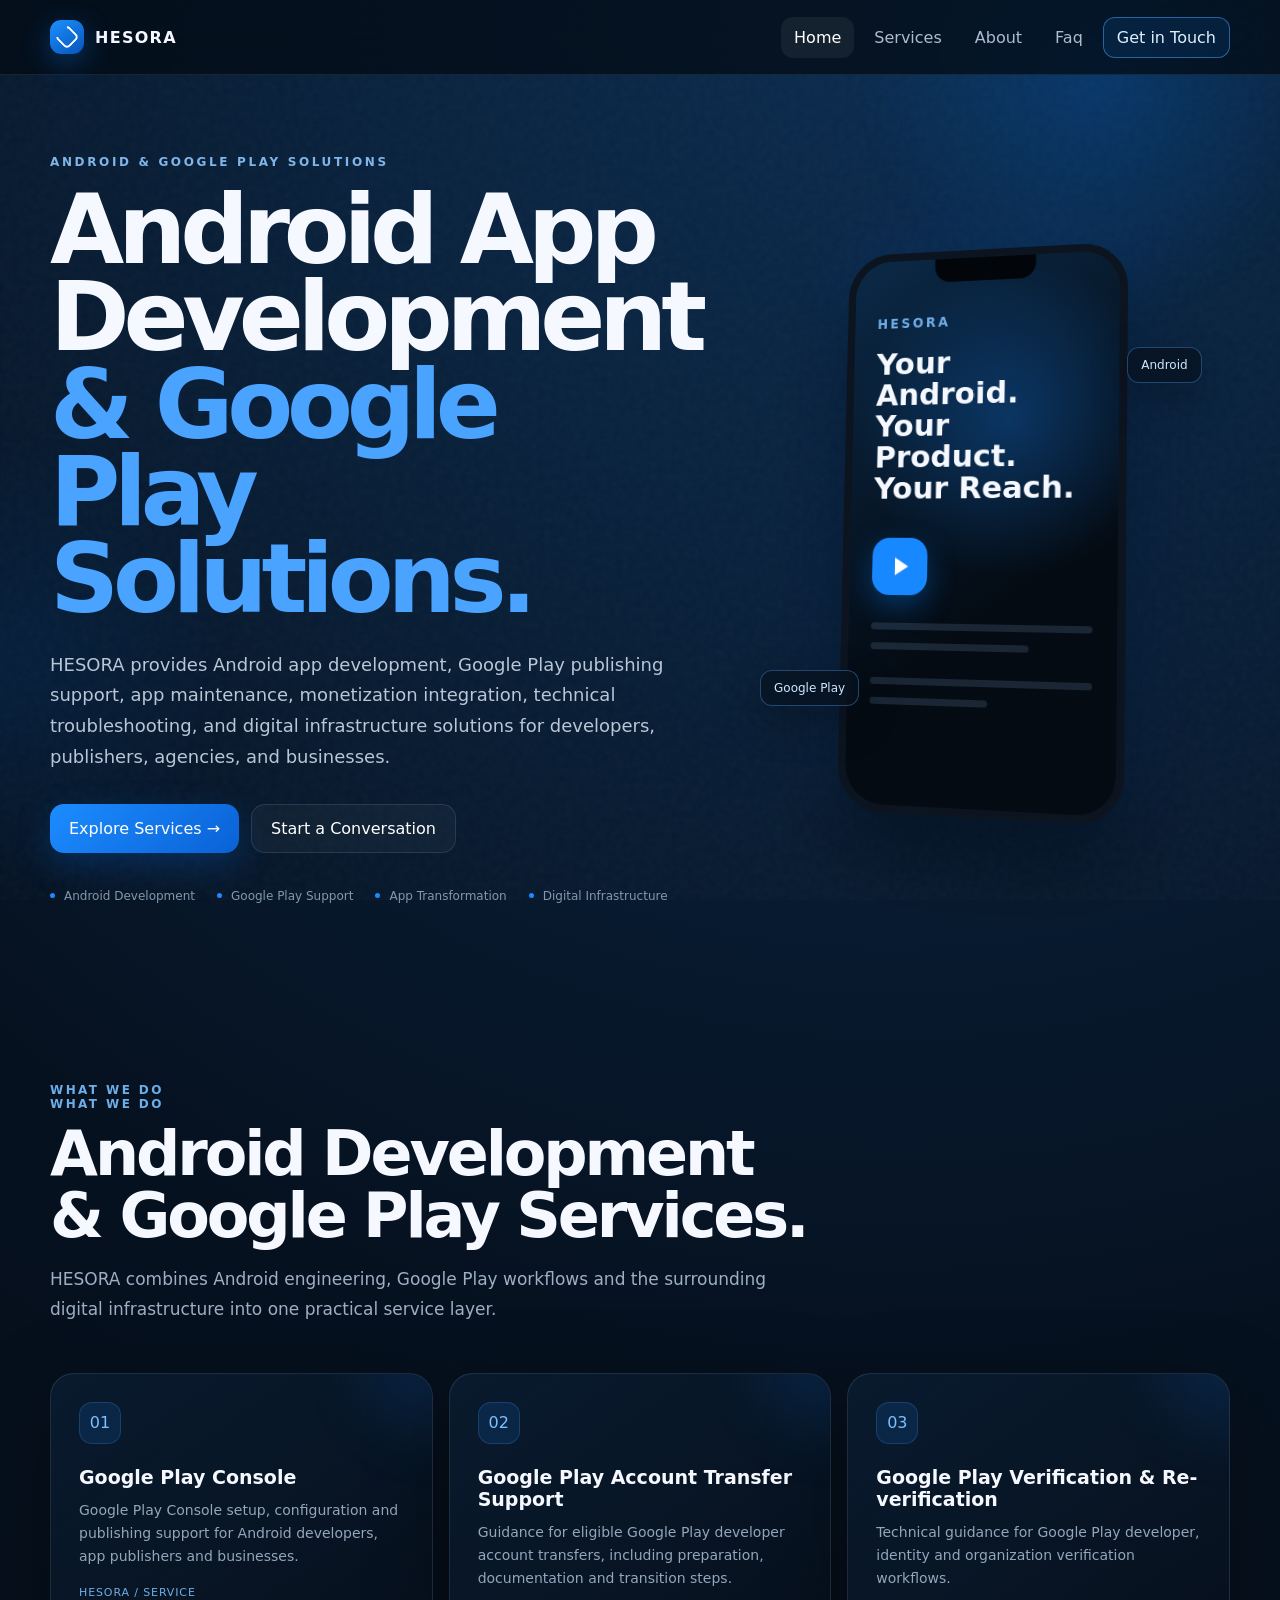
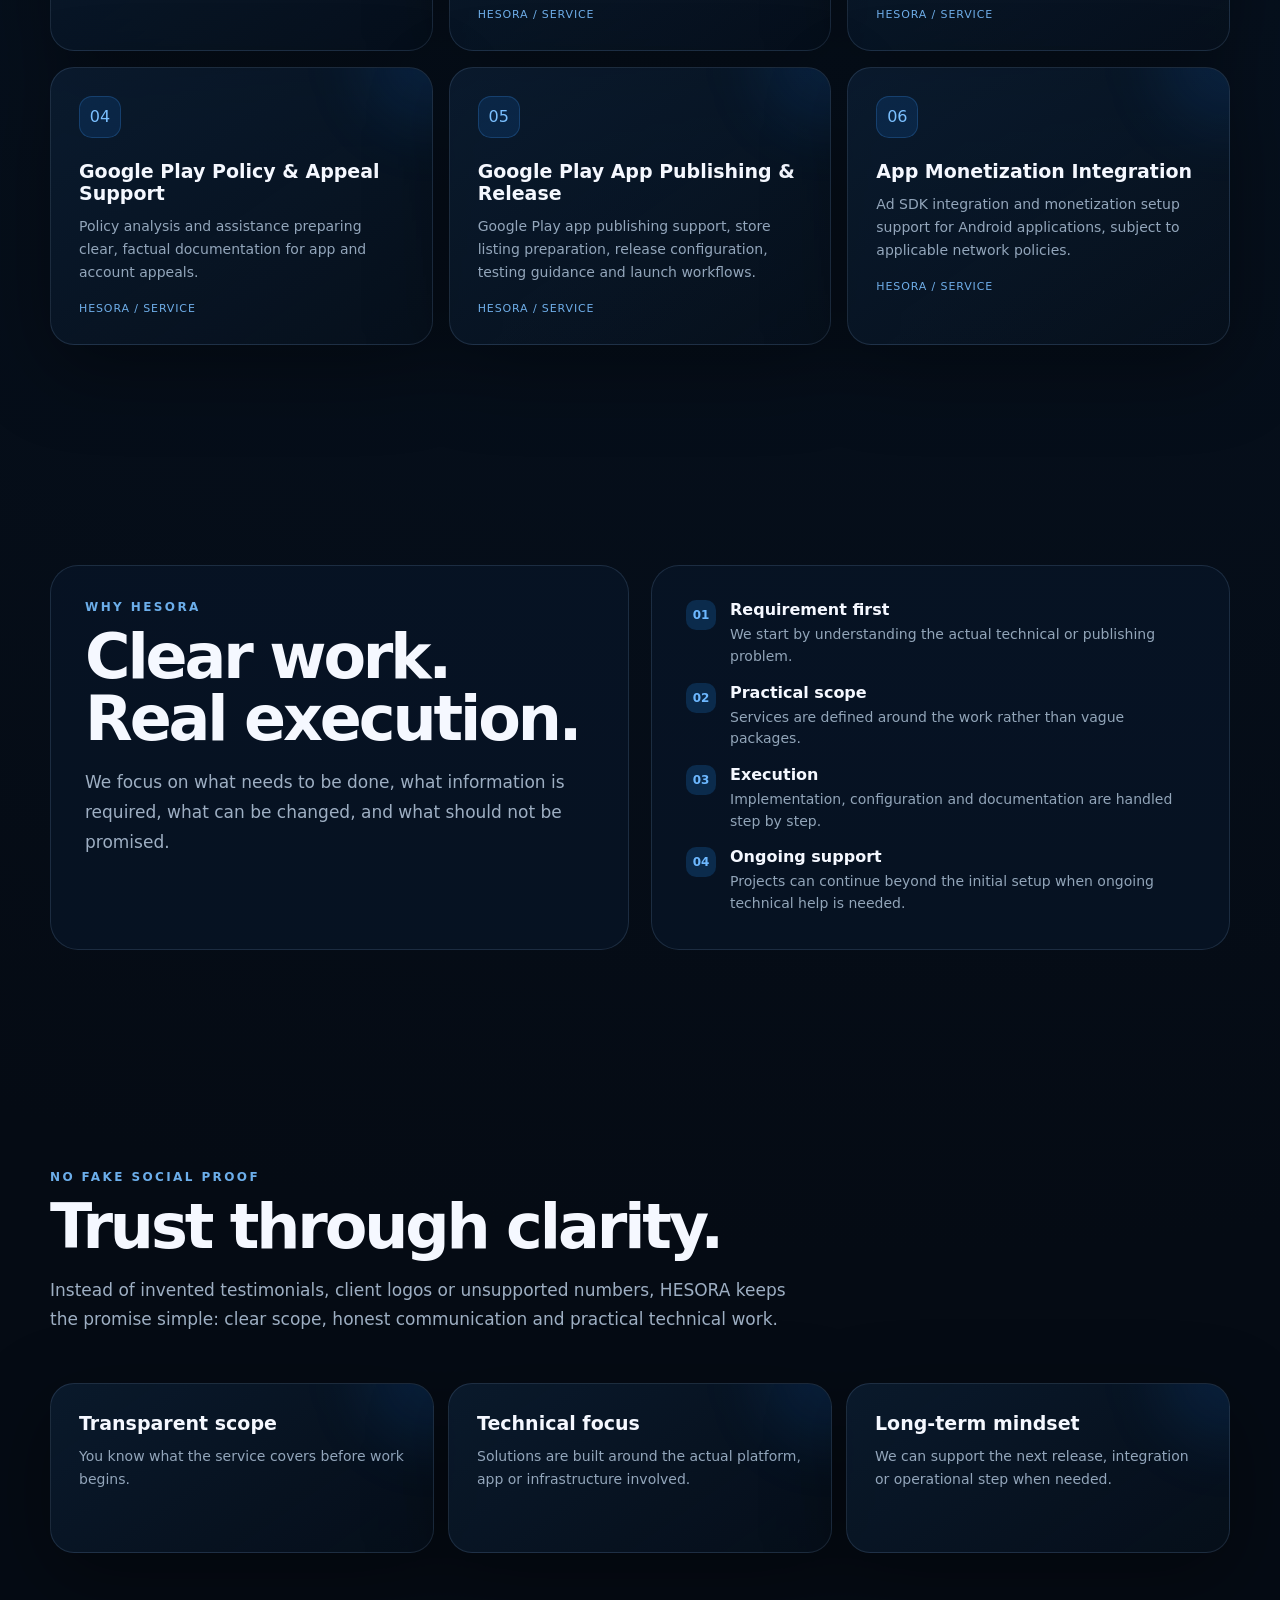
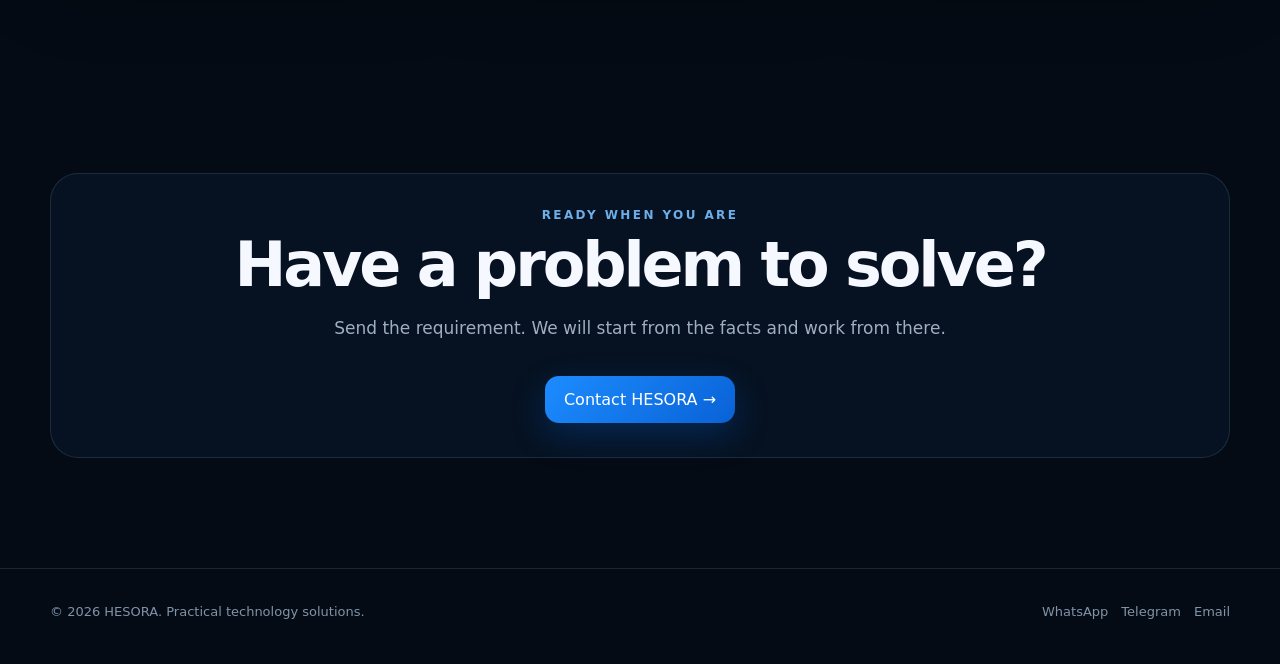
==== index.html @ 99248283 "Update index.html" ====
<!DOCTYPE html>
<html lang="en">
<head>
<meta charset="UTF-8">
<meta name="viewport" content="width=device-width, initial-scale=1.0">
<meta name="description" content="HESORA — Android, Google Play and digital infrastructure solutions for developers, publishers, agencies and businesses.">
<title>HESORA — Build. Publish. Operate.</title>
  <link rel="canonical" href="https://hesora-official.github.io/hesora-website/">
  <link rel="icon" type="image/png" href="hesora-favicon.png">
  <meta property="og:type" content="website">
<meta property="og:title" content="HESORA — Build. Publish. Operate.">
<meta property="og:description" content="Android, Google Play and digital infrastructure solutions for developers, publishers, agencies and businesses.">
<meta property="og:url" content="https://hesora-official.github.io/hesora-website/">
<meta property="og:site_name" content="HESORA">
  <meta name="twitter:card" content="summary">
<meta name="twitter:title" content="HESORA — Build. Publish. Operate.">
<meta name="twitter:description" content="Android, Google Play and digital infrastructure solutions for developers, publishers, agencies and businesses.">
  <script type="application/ld+json">
{
  "@context": "https://schema.org",
  "@type": "Organization",
  "name": "HESORA",
  "url": "https://hesora-official.github.io/hesora-website/",
  "description": "Android, Google Play and digital infrastructure solutions for developers, publishers, agencies and businesses.",
  "sameAs": [
    "https://t.me/hesoraofficial"
  ]
}
</script>
<style>
:root{
  --bg:#050b14;--bg2:#071426;--panel:rgba(10,23,42,.72);--panel2:#0b1b30;
  --text:#f5f8ff;--muted:#a7b5c8;--line:rgba(145,180,220,.16);
  --blue:#1683ff;--blue2:#4aa3ff;--cyan:#69d7ff;--shadow:0 24px 80px rgba(0,0,0,.38);
  --radius:24px;--max:1180px;
}
*{box-sizing:border-box}
html{scroll-behavior:smooth}
body{margin:0;background:radial-gradient(circle at 70% 0%,#0b2c50 0,#06111f 35%,#050b14 72%);color:var(--text);font-family:Inter,ui-sans-serif,system-ui,-apple-system,BlinkMacSystemFont,"Segoe UI",sans-serif;overflow-x:hidden}
a{color:inherit;text-decoration:none}
button,input,textarea{font:inherit}
button{cursor:pointer}
#app{min-height:100vh;position:relative}
.noise{position:fixed;inset:0;pointer-events:none;opacity:.035;background-image:url("data:image/svg+xml,%3Csvg viewBox='0 0 160 160' xmlns='http://www.w3.org/2000/svg'%3E%3Cfilter id='n'%3E%3CfeTurbulence type='fractalNoise' baseFrequency='.8' numOctaves='3' stitchTiles='stitch'/%3E%3C/filter%3E%3Crect width='100%25' height='100%25' filter='url(%23n)'/%3E%3C/svg%3E")}
.grid{position:fixed;inset:0;pointer-events:none;opacity:.22;background-image:linear-gradient(rgba(100,160,220,.055) 1px,transparent 1px),linear-gradient(90deg,rgba(100,160,220,.055) 1px,transparent 1px);background-size:54px 54px;mask-image:linear-gradient(to bottom,black,transparent 85%)}
.orb{position:fixed;width:520px;height:520px;border-radius:50%;background:radial-gradient(circle,rgba(0,126,255,.18),transparent 65%);filter:blur(10px);pointer-events:none;transition:transform .15s ease-out}
.orb.one{top:-180px;right:-80px}.orb.two{left:-260px;top:45vh;opacity:.5}
.wrap{width:min(var(--max),calc(100% - 40px));margin:auto}
.nav{position:sticky;top:0;z-index:50;border-bottom:1px solid rgba(160,190,220,.12);background:rgba(4,10,18,.72);backdrop-filter:blur(18px)}
.navin{height:74px;display:flex;align-items:center;justify-content:space-between}
.logo{display:flex;align-items:center;gap:11px;font-weight:800;letter-spacing:.08em}
.mark{width:34px;height:34px;border-radius:11px;display:grid;place-items:center;background:linear-gradient(145deg,#1b91ff,#0754b9);box-shadow:0 8px 28px rgba(15,130,255,.35);position:relative;overflow:hidden}
.mark:before{content:"";width:14px;height:14px;border:2px solid #fff;border-left-color:transparent;border-radius:5px;transform:rotate(45deg)}
.links{display:flex;gap:7px}
.links button,.mobileBtn{border:0;background:transparent;color:#aebcd0;padding:10px 13px;border-radius:12px;transition:.25s}
.links button:hover,.links button.active{color:#fff;background:rgba(255,255,255,.06)}
.navcta{border:1px solid rgba(75,166,255,.5)!important;color:#dff1ff!important;background:rgba(18,123,235,.12)!important}
.menu{display:none;border:1px solid var(--line);background:rgba(255,255,255,.04);color:white;border-radius:12px;padding:9px 12px}
.mobileLinks{display:none;padding:10px 0 16px}.mobileLinks button{display:block;width:100%;text-align:left}
.hero{min-height:calc(100vh - 74px);display:grid;align-items:center;padding:80px 0 70px;position:relative}
.heroGrid{display:grid;grid-template-columns:1.04fr .96fr;gap:50px;align-items:center}
.eyebrow{font-size:12px;letter-spacing:.22em;color:#7fb5e8;font-weight:700;margin-bottom:18px}
h1{font-size:clamp(56px,7.5vw,98px);line-height:.91;letter-spacing:-.065em;margin:0 0 26px;max-width:720px}
.blue{color:var(--blue2)}
.lead{font-size:18px;line-height:1.7;color:#b9c6d6;max-width:620px}
.actions{display:flex;gap:12px;flex-wrap:wrap;margin-top:32px}
.btn{border:1px solid var(--line);padding:14px 19px;border-radius:14px;color:#fff;background:rgba(255,255,255,.035);transition:.25s;display:inline-flex;align-items:center;gap:9px}
.btn:hover{transform:translateY(-3px);border-color:rgba(75,166,255,.65);box-shadow:0 12px 34px rgba(0,100,220,.2)}
.btn.primary{border:0;background:linear-gradient(135deg,#1c8cff,#0962d6);box-shadow:0 12px 34px rgba(0,113,240,.25)}
.mini{display:flex;gap:22px;flex-wrap:wrap;margin-top:36px;color:#8397ad;font-size:12px}.mini span:before{content:"";display:inline-block;width:5px;height:5px;border-radius:50%;background:#198cff;margin:0 9px 2px 0}
.deviceWrap{min-height:470px;display:grid;place-items:center;position:relative;perspective:1200px}
.device{width:290px;height:570px;border:8px solid #0c1420;border-radius:46px;background:#07111e;box-shadow:inset 0 0 0 2px #1e3348,0 35px 80px rgba(0,0,0,.5),0 0 80px rgba(0,119,255,.16);transform:rotateY(-13deg) rotateX(4deg);transition:transform .18s ease-out;position:relative;overflow:hidden}
.device:before{content:"";position:absolute;inset:0;background:radial-gradient(circle at 60% 30%,rgba(21,133,255,.28),transparent 38%),linear-gradient(145deg,#0b2947,#040b13 62%);z-index:0}
.notch{position:absolute;top:0;left:50%;transform:translateX(-50%);width:105px;height:24px;background:#02060b;border-radius:0 0 16px 16px;z-index:3}
.screen{position:absolute;inset:55px 24px 25px;z-index:2}
.screen small{letter-spacing:.2em;color:#6faee9;font-weight:700}.screen h2{font-size:31px;line-height:1.03;margin:18px 0 34px}.play{width:58px;height:58px;border-radius:18px;background:#1788ff;display:grid;place-items:center;box-shadow:0 10px 30px rgba(0,130,255,.35)}.play:after{content:"";border-left:14px solid white;border-top:9px solid transparent;border-bottom:9px solid transparent;margin-left:4px}.bar{height:7px;background:rgba(157,196,232,.15);border-radius:10px;margin-top:28px}.bar.s{width:72%;margin-top:13px}.bar.xs{width:54%;margin-top:13px}
.float{position:absolute;padding:10px 13px;border:1px solid rgba(83,170,255,.35);background:rgba(7,18,31,.75);backdrop-filter:blur(10px);border-radius:12px;color:#cfe8ff;font-size:12px;box-shadow:0 15px 40px rgba(0,0,0,.25);animation:float 4s ease-in-out infinite}.f1{right:2%;top:18%}.f2{left:2%;bottom:19%;animation-delay:-1.7s}@keyframes float{50%{transform:translateY(-10px)}}
.section{padding:110px 0;position:relative}.sectionHead{max-width:760px;margin-bottom:48px}.kicker{color:#6caeea;font-size:12px;letter-spacing:.2em;font-weight:800}.section h2{font-size:clamp(38px,5vw,62px);letter-spacing:-.05em;line-height:1;margin:12px 0 18px}.sub{color:#9eafc3;line-height:1.75;font-size:17px}
.cards{display:grid;grid-template-columns:repeat(3,1fr);gap:16px}.card{padding:28px;border:1px solid var(--line);border-radius:var(--radius);background:linear-gradient(145deg,rgba(12,31,53,.72),rgba(7,17,29,.62));box-shadow:var(--shadow);transition:.3s;position:relative;overflow:hidden}.card:before{content:"";position:absolute;width:140px;height:140px;border-radius:50%;background:rgba(18,129,255,.11);filter:blur(30px);top:-80px;right:-70px}.card:hover{transform:translateY(-7px);border-color:rgba(62,157,255,.45)}.icon{width:42px;height:42px;border-radius:13px;background:rgba(24,132,255,.13);border:1px solid rgba(65,158,255,.22);display:grid;place-items:center;color:#7bc0ff;margin-bottom:22px}.card h3{margin:0 0 11px;font-size:19px}.card p{margin:0;color:#93a6bb;line-height:1.65;font-size:14px}.tag{display:inline-block;margin-top:18px;font-size:11px;color:#6faee9;letter-spacing:.08em}
.split{display:grid;grid-template-columns:1fr 1fr;gap:22px;align-items:stretch}.panel{border:1px solid var(--line);border-radius:28px;padding:34px;background:rgba(9,24,42,.62)}.list{display:grid;gap:15px}.listItem{display:flex;gap:14px}.num{width:30px;height:30px;border-radius:10px;background:#0b2b4c;color:#6db8ff;display:grid;place-items:center;font-size:12px;font-weight:800;flex:none}.listItem strong{display:block;margin-bottom:5px}.listItem span{color:#92a5b9;font-size:14px;line-height:1.55}
.trust{display:grid;grid-template-columns:repeat(3,1fr);gap:14px}.trust .card{min-height:170px}
.faq{display:grid;gap:10px;max-width:900px}.faqItem{border:1px solid var(--line);border-radius:18px;background:rgba(8,20,35,.62);overflow:hidden}.faqQ{width:100%;border:0;background:transparent;color:#fff;text-align:left;padding:20px 22px;display:flex;justify-content:space-between;gap:20px}.faqA{max-height:0;overflow:hidden;color:#96a9bd;line-height:1.65;padding:0 22px;transition:max-height .3s,padding .3s}.faqItem.open .faqA{max-height:300px;padding:0 22px 20px}.plus{color:#6db7ff;font-size:20px}
.contact{display:grid;grid-template-columns:.9fr 1.1fr;gap:22px}.form{display:grid;gap:13px}.field{width:100%;border:1px solid var(--line);background:rgba(4,12,21,.7);color:#fff;padding:15px 16px;border-radius:14px;outline:none}.field:focus{border-color:#238eff;box-shadow:0 0 0 3px rgba(35,142,255,.1)}textarea.field{min-height:150px;resize:vertical}.formNote{font-size:12px;color:#7f94aa;line-height:1.5}
.footer{border-top:1px solid var(--line);padding:35px 0 45px;color:#7f93a9;font-size:13px}.footerIn{display:flex;justify-content:space-between;gap:20px;flex-wrap:wrap}.contactLinks{display:flex;gap:13px;flex-wrap:wrap}.contactLinks a:hover{color:#fff}
.pageHero{padding:90px 0 45px}.pageHero h1{font-size:clamp(50px,7vw,82px)}
.reveal{opacity:0;transform:translateY(20px);transition:opacity .7s ease,transform .7s ease}.reveal.show{opacity:1;transform:none}
@media(max-width:900px){.heroGrid,.split,.contact{grid-template-columns:1fr}.deviceWrap{min-height:430px}.cards{grid-template-columns:1fr 1fr}.trust{grid-template-columns:1fr}.links{display:none}.menu{display:block}.mobileLinks.open{display:block}.hero{padding-top:55px}}
@media(max-width:600px){.wrap{width:min(var(--max),calc(100% - 26px))}.cards{grid-template-columns:1fr}.section{padding:80px 0}.device{width:245px;height:480px}.screen h2{font-size:26px}.heroGrid{gap:15px}h1{font-size:58px}.lead{font-size:16px}.f1{right:-2%}.f2{left:-2%}}
/* HESORA Interactive Robot Effect */
.robot-particle{
  position:fixed;
  width:7px;
  height:5px;
  border-radius:2px 2px 3px 3px;
  pointer-events:none;
  z-index:9999;
  opacity:0;
  background:linear-gradient(135deg,#38bdf8,#60a5fa);
  box-shadow:0 0 8px rgba(56,189,248,.45);
  animation:hesoraRobot .6s ease-out forwards;
}

.robot-particle::before{
  content:"";
  position:absolute;
  width:3px;
  height:3px;
  border-radius:50%;
  background:#07111f;
  left:1.5px;
  top:1px;
  box-shadow:3px 0 0 #07111f;
}

.robot-particle::after{
  content:"";
  position:absolute;
  width:1px;
  height:3px;
  background:#38bdf8;
  left:3px;
  top:-3px;
  box-shadow:2px 0 0 #38bdf8;
}

@keyframes hesoraRobot{
  0%{
    opacity:0;
    transform:
      translate(-50%,-50%)
      scale(.35)
      rotate(0deg);
  }

  15%{
    opacity:.9;
  }

  100%{
    opacity:0;
    transform:
      translate(
        calc(-50% + var(--dx)),
        calc(-50% + var(--dy))
      )
      scale(.15)
      rotate(var(--rotation));
  }
}

@media (prefers-reduced-motion:reduce){
  .robot-particle{
    display:none;
  }
}
</style>
</head>
<body>
<div class="noise"></div><div class="grid"></div><div class="orb one"></div><div class="orb two"></div>
<div id="app"></div>
<script>
const services=[
["Google Play Console","Google Play Console setup, configuration and publishing support for Android developers, app publishers and businesses."],
["Google Play Account Transfer Support","Guidance for eligible Google Play developer account transfers, including preparation, documentation and transition steps."],
["Google Play Verification & Re-verification","Technical guidance for Google Play developer, identity and organization verification workflows."],
["Google Play Policy & Appeal Support","Policy analysis and assistance preparing clear, factual documentation for app and account appeals."],
["Google Play App Publishing & Release","Google Play app publishing support, store listing preparation, release configuration, testing guidance and launch workflows."],
["App Monetization Integration","Ad SDK integration and monetization setup support for Android applications, subject to applicable network policies."],
["Native Android App Development","Native Android application development using Java and Kotlin, from focused builds to ongoing improvements."],
["Android App Modernization & Reskinning","Android app UI updates, reskinning, feature changes and technical modernization for existing applications."],
["Website & Domain Setup","Business website setup, domain and hosting configuration, DNS management and related digital infrastructure."],
["Business Email & Google Workspace Setup","Business email setup and configuration with email providers, Gmail or Google Workspace."],
["Android Technical Troubleshooting","Diagnosis and resolution guidance for Android publishing, configuration, integration and technical issues."],
["Additional Development Services","Additional technical capabilities, including Unity development, can be coordinated through specialist partners when required."]
];

const pageData={
home:{
title:"Build. Publish. Operate.",
sub:"HESORA provides Android app development, Google Play publishing support, app maintenance, monetization integration, technical troubleshooting, and digital infrastructure solutions for developers, publishers, agencies, and businesses.",
},services:{title:"Android & Google Play Services.",sub:"HESORA provides Android app development, Google Play publishing support, verification guidance, app modernization, monetization integration and technical support for developers, publishers and businesses."},
about:{title:"About HESORA — Android & Google Play Solutions.",sub:"HESORA provides practical Android development, Google Play publishing support, app maintenance, monetization integration and digital infrastructure services for developers, publishers, agencies and businesses."},
faq:{title:"HESORA FAQ — Android & Google Play Support.",sub:"Answers about Android app development, Google Play publishing, developer verification, app maintenance, monetization integration, technical support and digital infrastructure services."},
contact:{title:"Contact HESORA — Android & Google Play Solutions.",sub:"Contact HESORA for Android app development, Google Play publishing support, verification guidance, app maintenance, monetization integration and technical support."}
};

function nav(active){
return `<header class="nav"><div class="wrap navin">
<a class="logo" href="#home" onclick="go('home')"><span class="mark"></span><span>HESORA</span></a>
<nav class="links">
${["home","services","about","faq"].map(p=>`<button class="${active===p?'active':''}" onclick="go('${p}')">${p[0].toUpperCase()+p.slice(1)}</button>`).join("")}
<button class="navcta" onclick="go('contact')">Get in Touch</button>
</nav>
<button class="menu" onclick="document.querySelector('.mobileLinks').classList.toggle('open')">Menu</button>
</div><div class="mobileLinks wrap">
${["home","services","about","faq","contact"].map(p=>`<button onclick="go('${p}')">${p[0].toUpperCase()+p.slice(1)}</button>`).join("")}
</div></header>`;
}
function footer(){
return `<footer class="footer"><div class="wrap footerIn"><div>© ${new Date().getFullYear()} HESORA. Practical technology solutions.</div><div class="contactLinks">
<a href="https://wa.me/16199125970" target="_blank">WhatsApp</a><a href="https://t.me/hesoraofficial" target="_blank">Telegram</a><a href="mailto:hesora86@gmail.com">Email</a>
</div></div></footer>`;
}
function serviceCards(){
return `<div class="cards">${services.map((s,i)=>`<article class="card reveal"><div class="icon">${String(i+1).padStart(2,"0")}</div><h3>${s[0]}</h3><p>${s[1]}</p><span class="tag">HESORA / SERVICE</span></article>`).join("")}</div>`;
}
function home(){
return `${nav("home")}
<main>
<section class="hero"><div class="wrap heroGrid">
<div class="reveal"><div class="eyebrow">ANDROID & GOOGLE PLAY SOLUTIONS</div><h1>Android App Development<br><span class="blue">&amp; Google Play Solutions.</span></h1><p class="lead">${pageData.home.sub}</p>
<div class="actions"><button class="btn primary" onclick="go('services')">Explore Services →</button><button class="btn" onclick="go('contact')">Start a Conversation</button></div>
<div class="mini"><span>Android Development</span><span>Google Play Support</span><span>App Transformation</span><span>Digital Infrastructure</span></div></div>
<div class="deviceWrap reveal" id="deviceArea"><div class="device" id="device"><div class="notch"></div><div class="screen"><small>HESORA</small><h2>Your Android.<br>Your Product.<br>Your Reach.</h2><div class="play"></div><div class="bar"></div><div class="bar s"></div><div class="bar"></div><div class="bar xs"></div></div></div><div class="float f1">Android</div><div class="float f2">Google Play</div></div>
</div></section>
<section class="section"><div class="wrap"><div class="sectionHead reveal"><div class="kicker">WHAT WE DO</div><div class="kicker">WHAT WE DO</div><h2>Android Development &amp; Google Play Services.</h2><p class="sub">HESORA combines Android engineering, Google Play workflows and the surrounding digital infrastructure into one practical service layer.</p></div>${serviceCards().split('</article>').slice(0,6).join('</article>')}</div></section>
<section class="section"><div class="wrap"><div class="split"><div class="panel reveal"><div class="kicker">WHY HESORA</div><h2>Clear work.<br>Real execution.</h2><p class="sub">We focus on what needs to be done, what information is required, what can be changed, and what should not be promised.</p></div><div class="panel reveal"><div class="list">
${[["01","Requirement first","We start by understanding the actual technical or publishing problem."],["02","Practical scope","Services are defined around the work rather than vague packages."],["03","Execution","Implementation, configuration and documentation are handled step by step."],["04","Ongoing support","Projects can continue beyond the initial setup when ongoing technical help is needed."]].map(x=>`<div class="listItem"><div class="num">${x[0]}</div><div><strong>${x[1]}</strong><span>${x[2]}</span></div></div>`).join("")}</div></div></div></div></section>
<section class="section"><div class="wrap"><div class="sectionHead reveal"><div class="kicker">NO FAKE SOCIAL PROOF</div><h2>Trust through clarity.</h2><p class="sub">Instead of invented testimonials, client logos or unsupported numbers, HESORA keeps the promise simple: clear scope, honest communication and practical technical work.</p></div><div class="trust"><div class="card reveal"><h3>Transparent scope</h3><p>You know what the service covers before work begins.</p></div><div class="card reveal"><h3>Technical focus</h3><p>Solutions are built around the actual platform, app or infrastructure involved.</p></div><div class="card reveal"><h3>Long-term mindset</h3><p>We can support the next release, integration or operational step when needed.</p></div></div></div></section>
<section class="section"><div class="wrap"><div class="panel reveal" style="text-align:center"><div class="kicker">READY WHEN YOU ARE</div><h2>Have a problem to solve?</h2><p class="sub">Send the requirement. We will start from the facts and work from there.</p><div class="actions" style="justify-content:center"><button class="btn primary" onclick="go('contact')">Contact HESORA →</button></div></div></div></section>
</main>${footer()}`;
}
function servicesPage(){return `${nav("services")}<main><section class="pageHero"><div class="wrap"><div class="kicker">SERVICES</div><h1>${pageData.services.title}</h1><p class="sub">${pageData.services.sub}</p></div></section><section class="section" style="padding-top:35px"><div class="wrap">${serviceCards()}</div></section><section class="section"><div class="wrap"><div class="panel reveal"><div class="kicker">NOTE</div><h2>Every project starts with the requirement.</h2><p class="sub">Availability, eligibility, platform rules, third-party approvals and technical constraints can vary by project. HESORA does not guarantee outcomes that depend on external platform decisions.</p></div></div></section></main>${footer()}`;}
function aboutPage(){return `${nav("about")}<main><section class="pageHero"><div class="wrap"><div class="kicker">ABOUT HESORA</div><h1>${pageData.about.title}</h1><p class="sub">${pageData.about.sub}</p></div></section><section class="section"><div class="wrap"><div class="split"><div class="panel reveal"><div class="kicker">THE APPROACH</div><h2>One technical partner across the stack.</h2><p class="sub">HESORA connects app-side work with the operational pieces around it: publishing, verification, monetization, domains, hosting and business email.</p></div><div class="panel reveal"><div class="list">${[["01","Android","Native Java and Kotlin development, fixes and app transformation."],["02","Google Play","Console, publishing, verification, transfer and policy-support workflows."],["03","Infrastructure","Websites, domains, hosting, DNS and business email configuration."],["04","Partners","Specialist services such as Unity can be coordinated when the project requires them."]].map(x=>`<div class="listItem"><div class="num">${x[0]}</div><div><strong>${x[1]}</strong><span>${x[2]}</span></div></div>`).join("")}</div></div></div></div></section><section class="section"><div class="wrap"><div class="sectionHead reveal"><div class="kicker">WHO WE WORK WITH</div><h2>Built for people who ship.</h2><p class="sub">Developers, indie developers, app publishers, agencies, studios and businesses operating around Android and Google Play.</p></div></div></section></main>${footer()}`;}
const faqs=[
["Can HESORA guarantee a Google Play approval, reinstatement or transfer?","No. External platform decisions are controlled by Google and other providers. HESORA can analyse the situation, prepare documentation and provide technical/process support, but outcomes cannot be guaranteed."],
["Do you develop Android apps?","Yes. Native Android development is offered using Java and Kotlin. Unity work can be coordinated through specialist partners when required."],
["Do you publish apps on Google Play?","We can support the publishing workflow, including console setup, release configuration, store listing preparation, testing guidance and related technical steps."],
["Do you offer account transfer support?","Yes. Account transfer is a highlighted service. We can help review the requirements, prepare the information and guide the transfer workflow where the case is eligible."],
["Can you build a simple business website?","Yes. We can create simple business websites and help with domain purchase, hosting, DNS and business email configuration."],
["Do you provide monetization integration?","Yes. We can help with ad SDK integration and monetization configuration, subject to the relevant network's policies and approval requirements."],
["Do you publish prices on the website?","We currently prefer requirement-based quotes because the scope can vary significantly between projects. Contact HESORA with the exact requirement for a tailored quotation."]
];
function faqPage(){return `${nav("faq")}<main><section class="pageHero"><div class="wrap"><div class="kicker">FAQ</div><h1>${pageData.faq.title}</h1><p class="sub">${pageData.faq.sub}</p></div></section><section class="section" style="padding-top:35px"><div class="wrap"><div class="faq">${faqs.map((f,i)=>`<div class="faqItem reveal"><button class="faqQ" onclick="this.parentElement.classList.toggle('open')"><span>${f[0]}</span><span class="plus">+</span></button><div class="faqA">${f[1]}</div></div>`).join("")}</div></div></section></main>${footer()}`;}
function contactPage(){return `${nav("contact")}<main><section class="pageHero"><div class="wrap"><div class="kicker">CONTACT</div><h1>${pageData.contact.title}</h1><p class="sub">${pageData.contact.sub}</p></div></section><section class="section" style="padding-top:35px"><div class="wrap contact"><div class="panel reveal"><div class="kicker">DIRECT</div><h2>Choose your channel.</h2><p class="sub">For the fastest response, send a short description of the requirement and any relevant app, console or website details.</p><div class="contactLinks" style="margin-top:28px;display:grid;gap:16px"><a href="https://wa.me/16199125970" target="_blank">WhatsApp · +1 619 912 5970</a><a href="https://t.me/hesoraofficial" target="_blank">Telegram · @hesoraofficial</a><a href="https://wa.me/16199125970" target="_blank">WeChat · @Ryan_AndroidEngneer</a><a href="mailto:hesora86@gmail.com">Email · hesora86@gmail.com</a></div></div>
<div class="panel reveal"><form class="form" onsubmit="sendMail(event)"><input class="field" id="name" placeholder="Your name" required><input class="field" id="email" type="email" placeholder="Your email" required><input class="field" id="subject" placeholder="What do you need help with?" required><textarea class="field" id="message" placeholder="Briefly describe the requirement..." required></textarea><button class="btn primary" type="submit">Send Requirement →</button><div class="formNote">This form opens your email app with the completed message. No fake form submission or unverified lead system.</div></form></div></div></section></main>${footer()}`;}
function sendMail(e){e.preventDefault();const name=document.getElementById("name").value,email=document.getElementById("email").value,subject=document.getElementById("subject").value,msg=document.getElementById("message").value;const body=`Name: ${name}%0AEmail: ${email}%0A%0ARequirement:%0A${encodeURIComponent(msg)}`;location.href=`mailto:hesora86@gmail.com?subject=${encodeURIComponent(subject)}&body=${body}`;}
function render(page){const pages={home,services:servicesPage,about:aboutPage,faq:faqPage,contact:contactPage};document.getElementById("app").innerHTML=(pages[page]||home)();requestAnimationFrame(()=>{document.querySelectorAll(".reveal").forEach((el,i)=>setTimeout(()=>el.classList.add("show"),Math.min(i*55,450)));setupMouse();});window.scrollTo({top:0,behavior:"instant"});}
function go(page){history.pushState({},'',`#${page}`);render(page);document.querySelector(".mobileLinks")?.classList.remove("open");}
window.addEventListener("popstate",()=>render(location.hash.slice(1)||"home"));
window.addEventListener("hashchange",()=>render(location.hash.slice(1)||"home"));
function setupMouse(){const area=document.getElementById("deviceArea"),device=document.getElementById("device");if(!area||!device)return;area.onmousemove=e=>{const r=area.getBoundingClientRect(),x=(e.clientX-r.left)/r.width-.5,y=(e.clientY-r.top)/r.height-.5;device.style.transform=`rotateY(${-13+x*12}deg) rotateX(${4-y*10}deg) translateY(${y*-8}px)`;document.querySelector(".orb.one").style.transform=`translate(${x*35}px,${y*25}px)`};area.onmouseleave=()=>device.style.transform="rotateY(-13deg) rotateX(4deg)";document.onmousemove=e=>{const x=e.clientX/innerWidth-.5,y=e.clientY/innerHeight-.5;document.querySelector(".orb.two").style.transform=`translate(${x*-25}px,${y*-18}px)`};}
render(location.hash.slice(1)||"home");
</script>
</body>
</html>
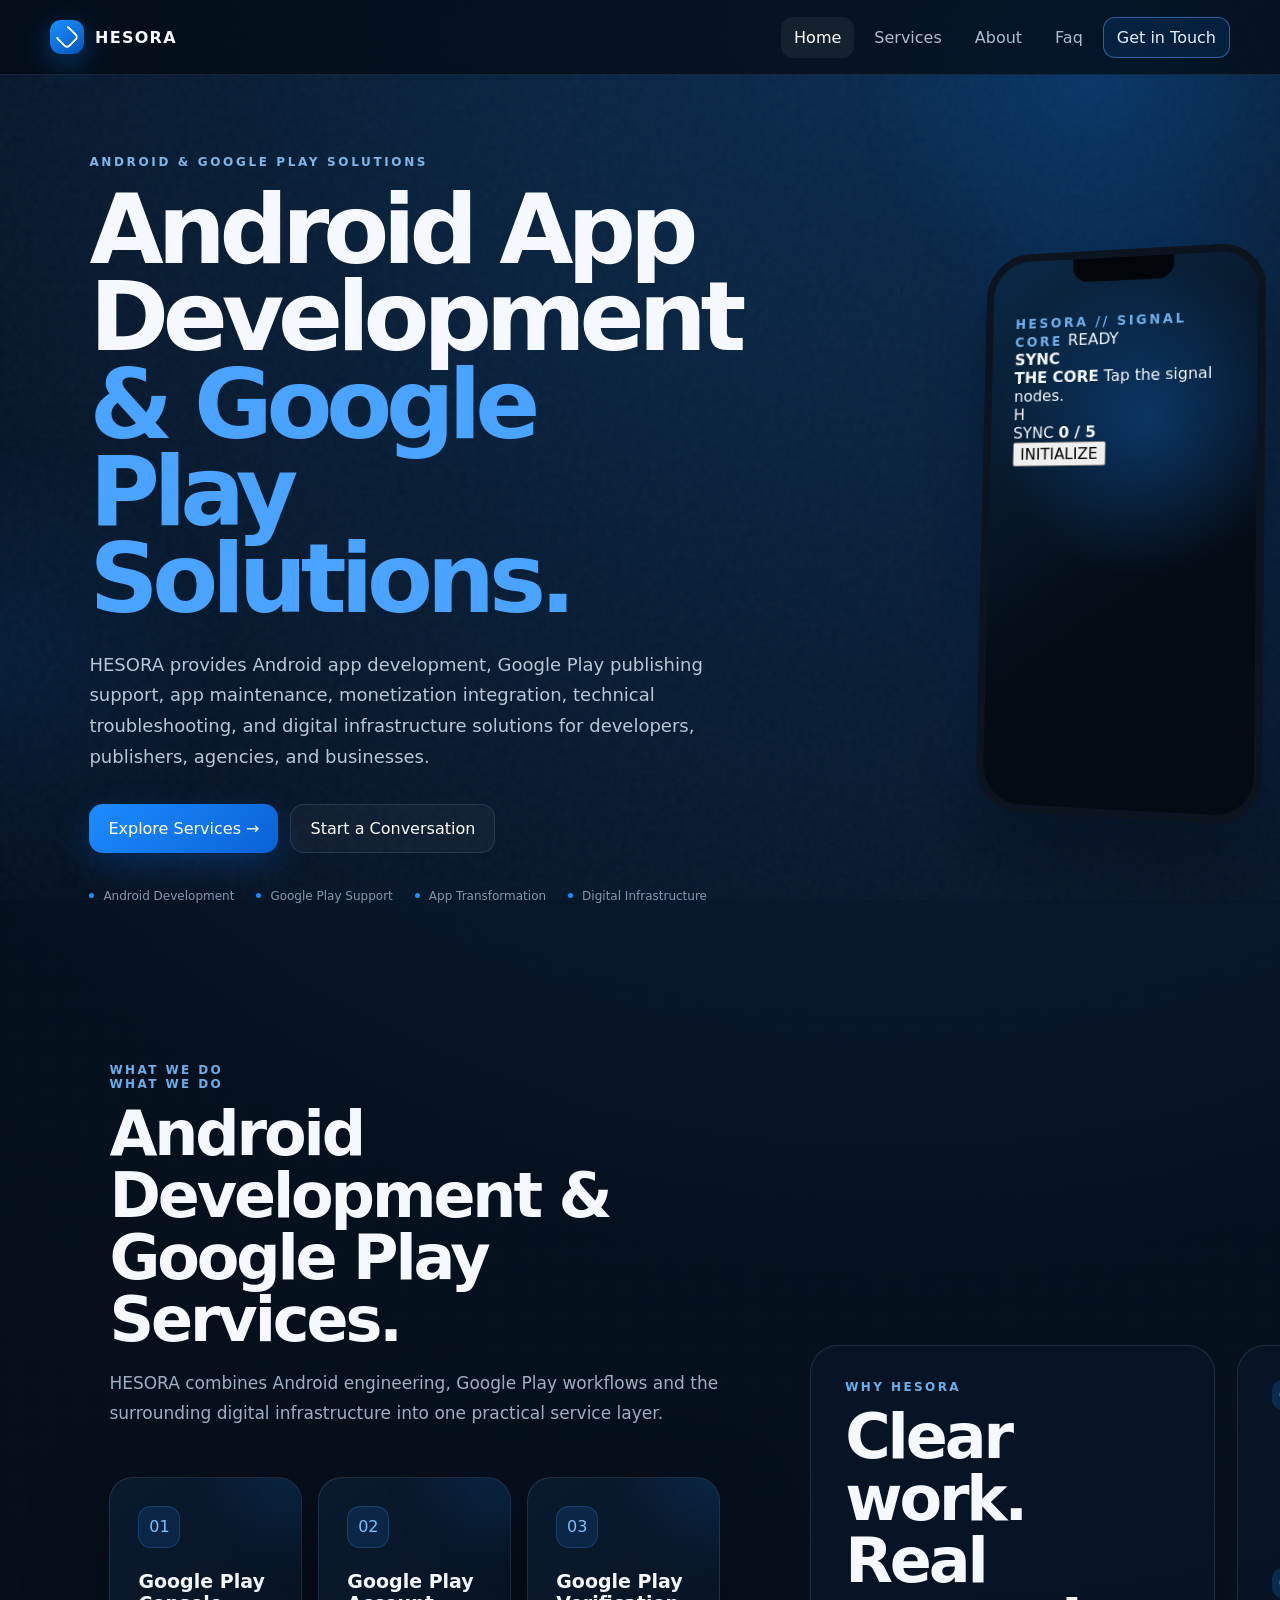
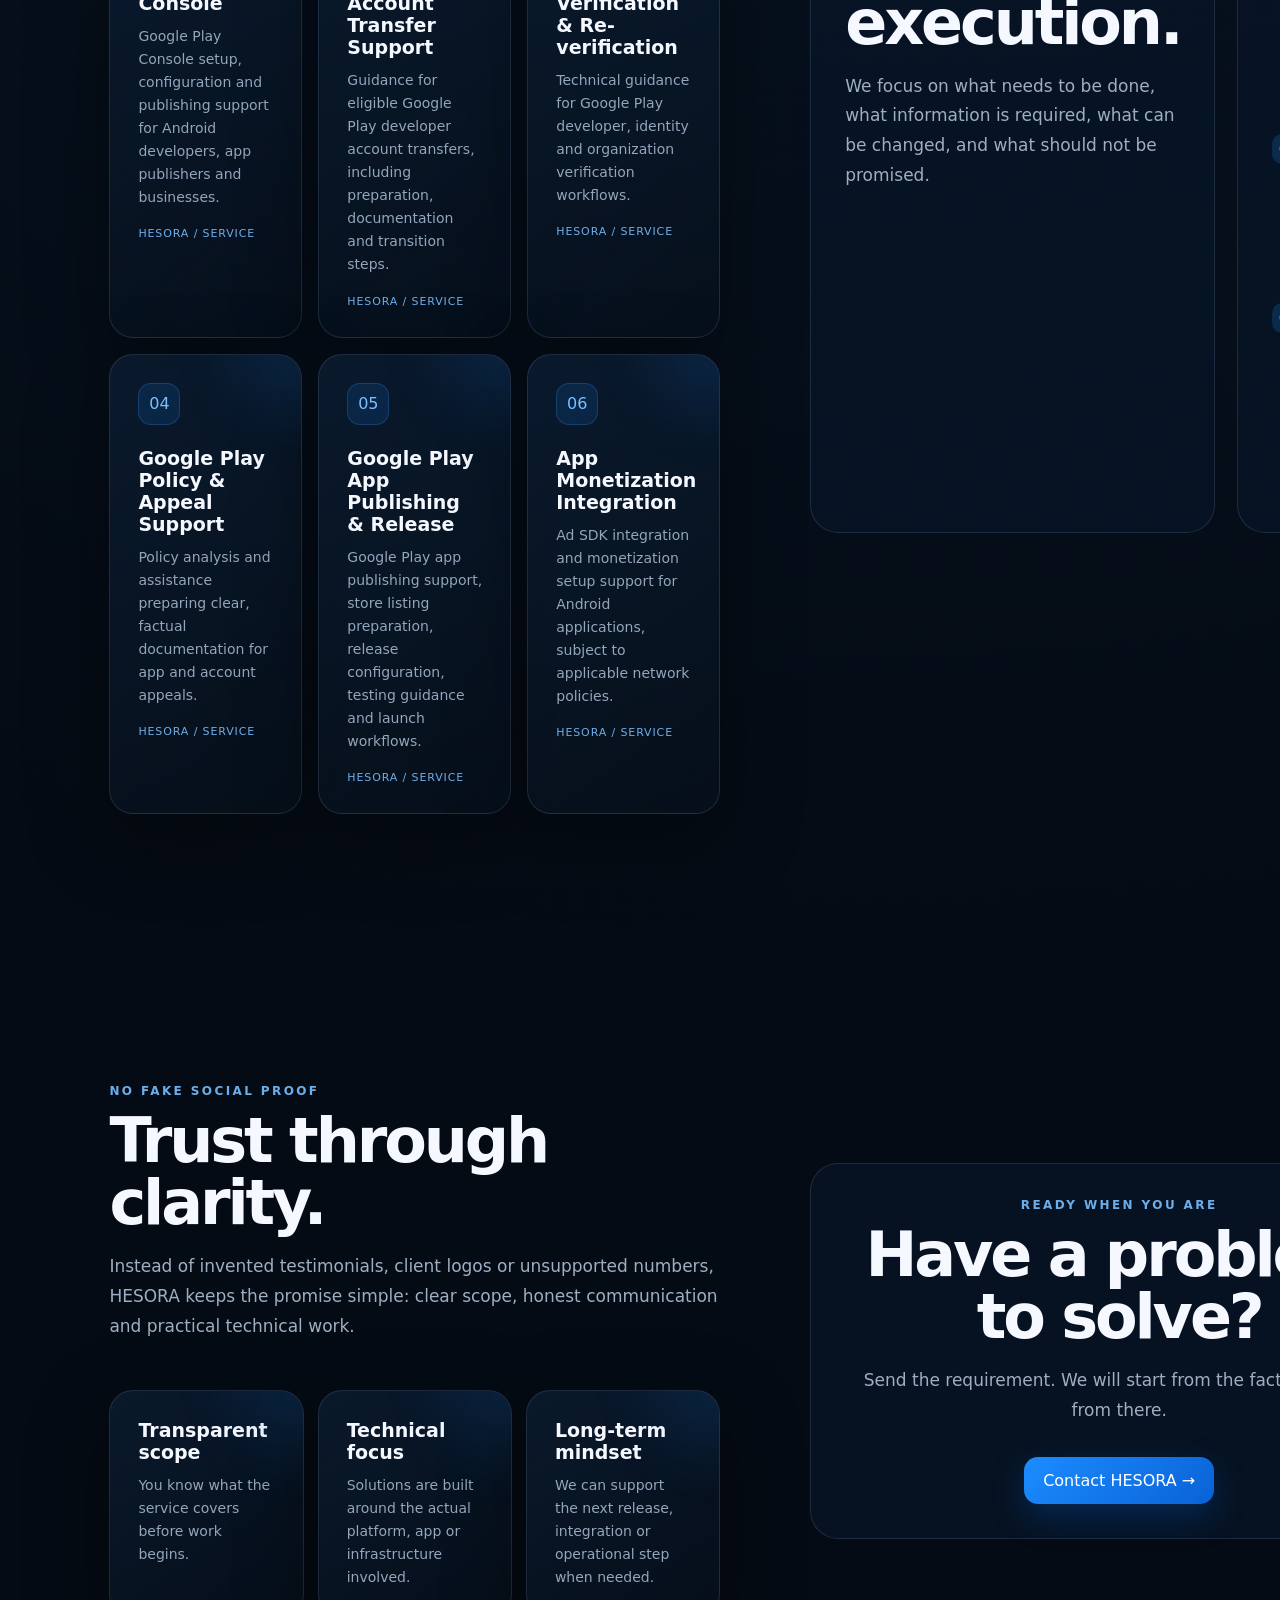
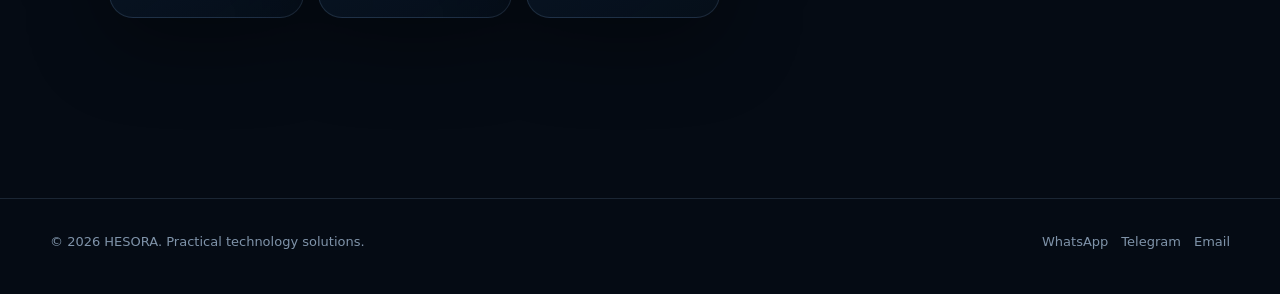
==== commit 5cbb1ace: "Update index.html" ====
--- a/index.html
+++ b/index.html
@@ -211,8 +211,32 @@
 <div class="reveal"><div class="eyebrow">ANDROID & GOOGLE PLAY SOLUTIONS</div><h1>Android App Development<br><span class="blue">&amp; Google Play Solutions.</span></h1><p class="lead">${pageData.home.sub}</p>
 <div class="actions"><button class="btn primary" onclick="go('services')">Explore Services →</button><button class="btn" onclick="go('contact')">Start a Conversation</button></div>
 <div class="mini"><span>Android Development</span><span>Google Play Support</span><span>App Transformation</span><span>Digital Infrastructure</span></div></div>
-<div class="deviceWrap reveal" id="deviceArea"><div class="device" id="device"><div class="notch"></div><div class="screen"><small>HESORA</small><h2>Your Android.<br>Your Product.<br>Your Reach.</h2><div class="play"></div><div class="bar"></div><div class="bar s"></div><div class="bar"></div><div class="bar xs"></div></div></div><div class="float f1">Android</div><div class="float f2">Google Play</div></div>
-</div></section>
+<div class="deviceWrap reveal" id="deviceArea"><div class="device" id="device"><div class="notch"></div><div class="screen"><div class="signalGame">
+  <div class="gameTop">
+    <small>HESORA // SIGNAL CORE</small>
+    <span class="gameStatus">READY</span>
+  </div>
+
+  <div class="gameTitle">
+    <strong>SYNC<br>THE CORE</strong>
+    <span>Tap the signal nodes.</span>
+  </div>
+
+  <div class="coreArena" id="coreArena">
+    <div class="coreRing"></div>
+    <div class="coreCenter">H</div>
+  </div>
+
+  <div class="gameScore">
+    <span>SYNC</span>
+    <strong id="coreScore">0 / 5</strong>
+  </div>
+
+  <button class="coreStart" id="coreStart">INITIALIZE</button>
+</div>
+</div>
+</div>
+</div>
 <section class="section"><div class="wrap"><div class="sectionHead reveal"><div class="kicker">WHAT WE DO</div><div class="kicker">WHAT WE DO</div><h2>Android Development &amp; Google Play Services.</h2><p class="sub">HESORA combines Android engineering, Google Play workflows and the surrounding digital infrastructure into one practical service layer.</p></div>${serviceCards().split('</article>').slice(0,6).join('</article>')}</div></section>
 <section class="section"><div class="wrap"><div class="split"><div class="panel reveal"><div class="kicker">WHY HESORA</div><h2>Clear work.<br>Real execution.</h2><p class="sub">We focus on what needs to be done, what information is required, what can be changed, and what should not be promised.</p></div><div class="panel reveal"><div class="list">
 ${[["01","Requirement first","We start by understanding the actual technical or publishing problem."],["02","Practical scope","Services are defined around the work rather than vague packages."],["03","Execution","Implementation, configuration and documentation are handled step by step."],["04","Ongoing support","Projects can continue beyond the initial setup when ongoing technical help is needed."]].map(x=>`<div class="listItem"><div class="num">${x[0]}</div><div><strong>${x[1]}</strong><span>${x[2]}</span></div></div>`).join("")}</div></div></div></div></section>
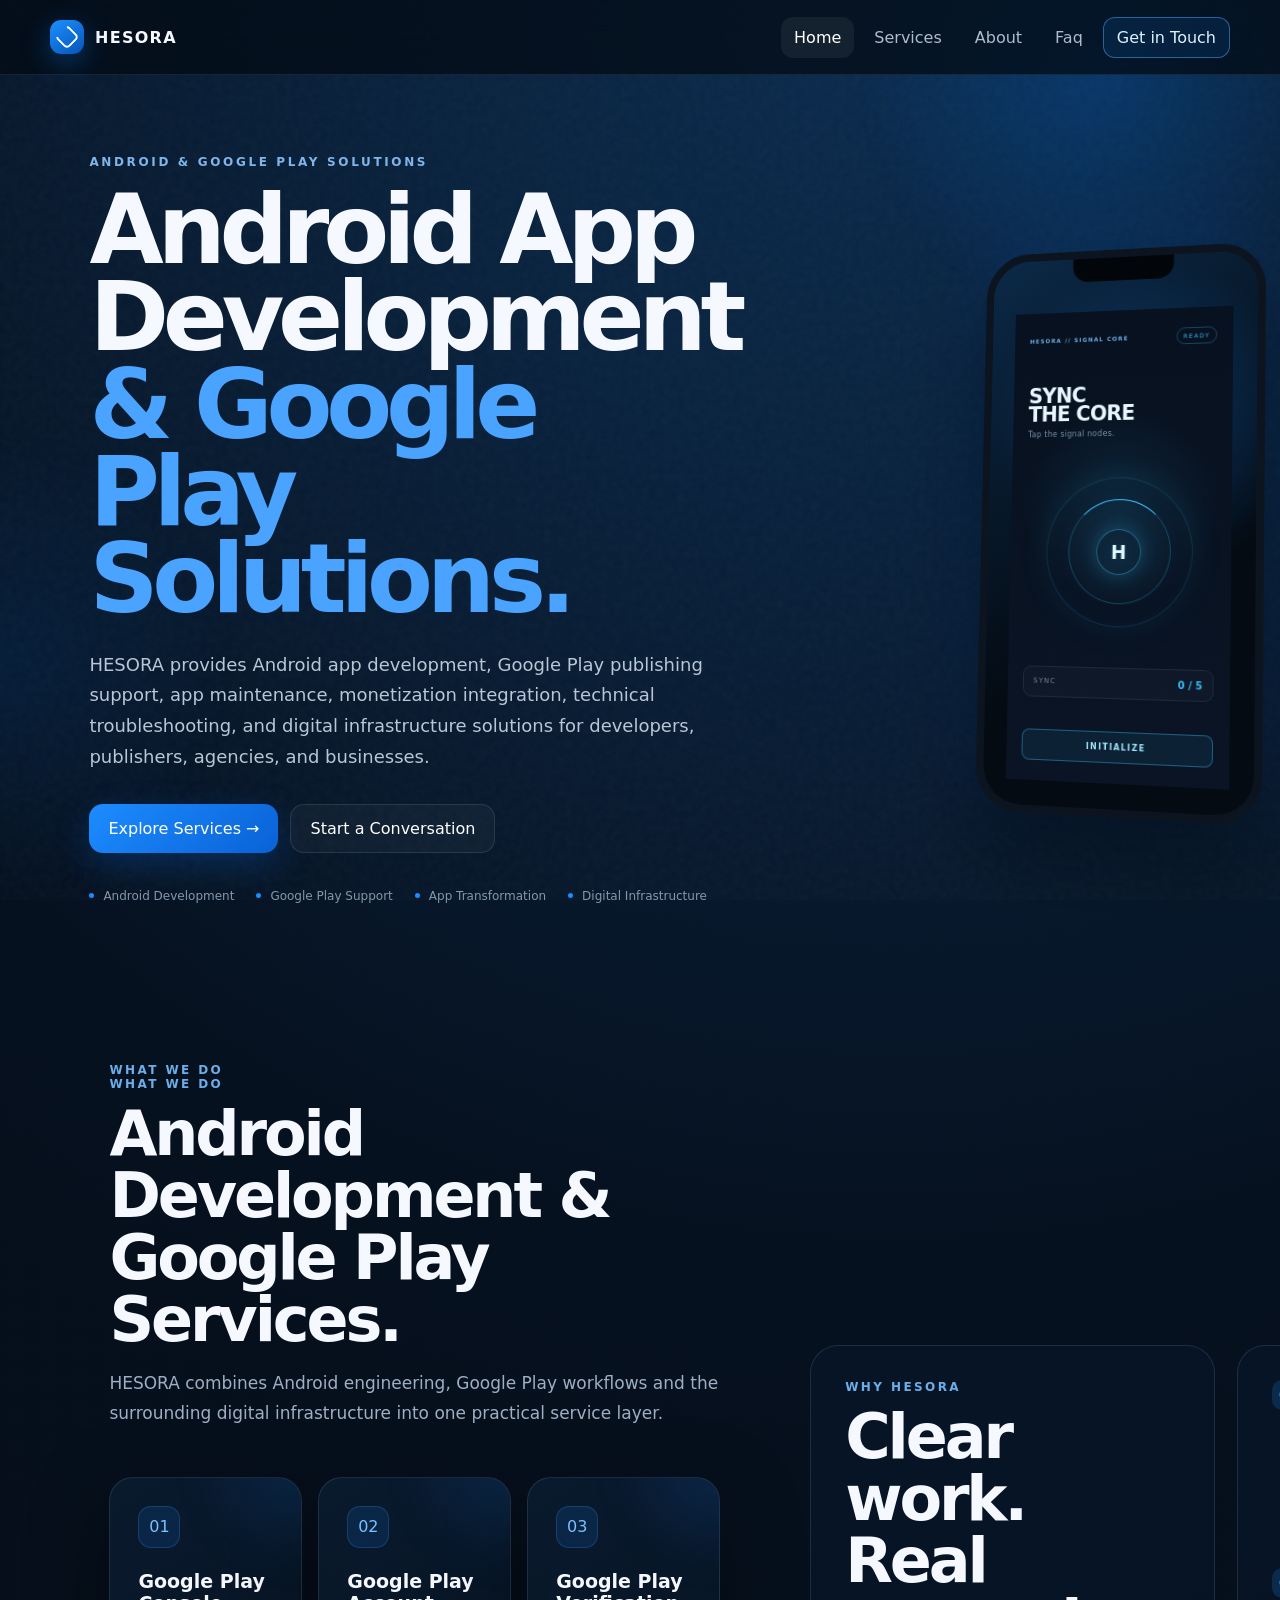
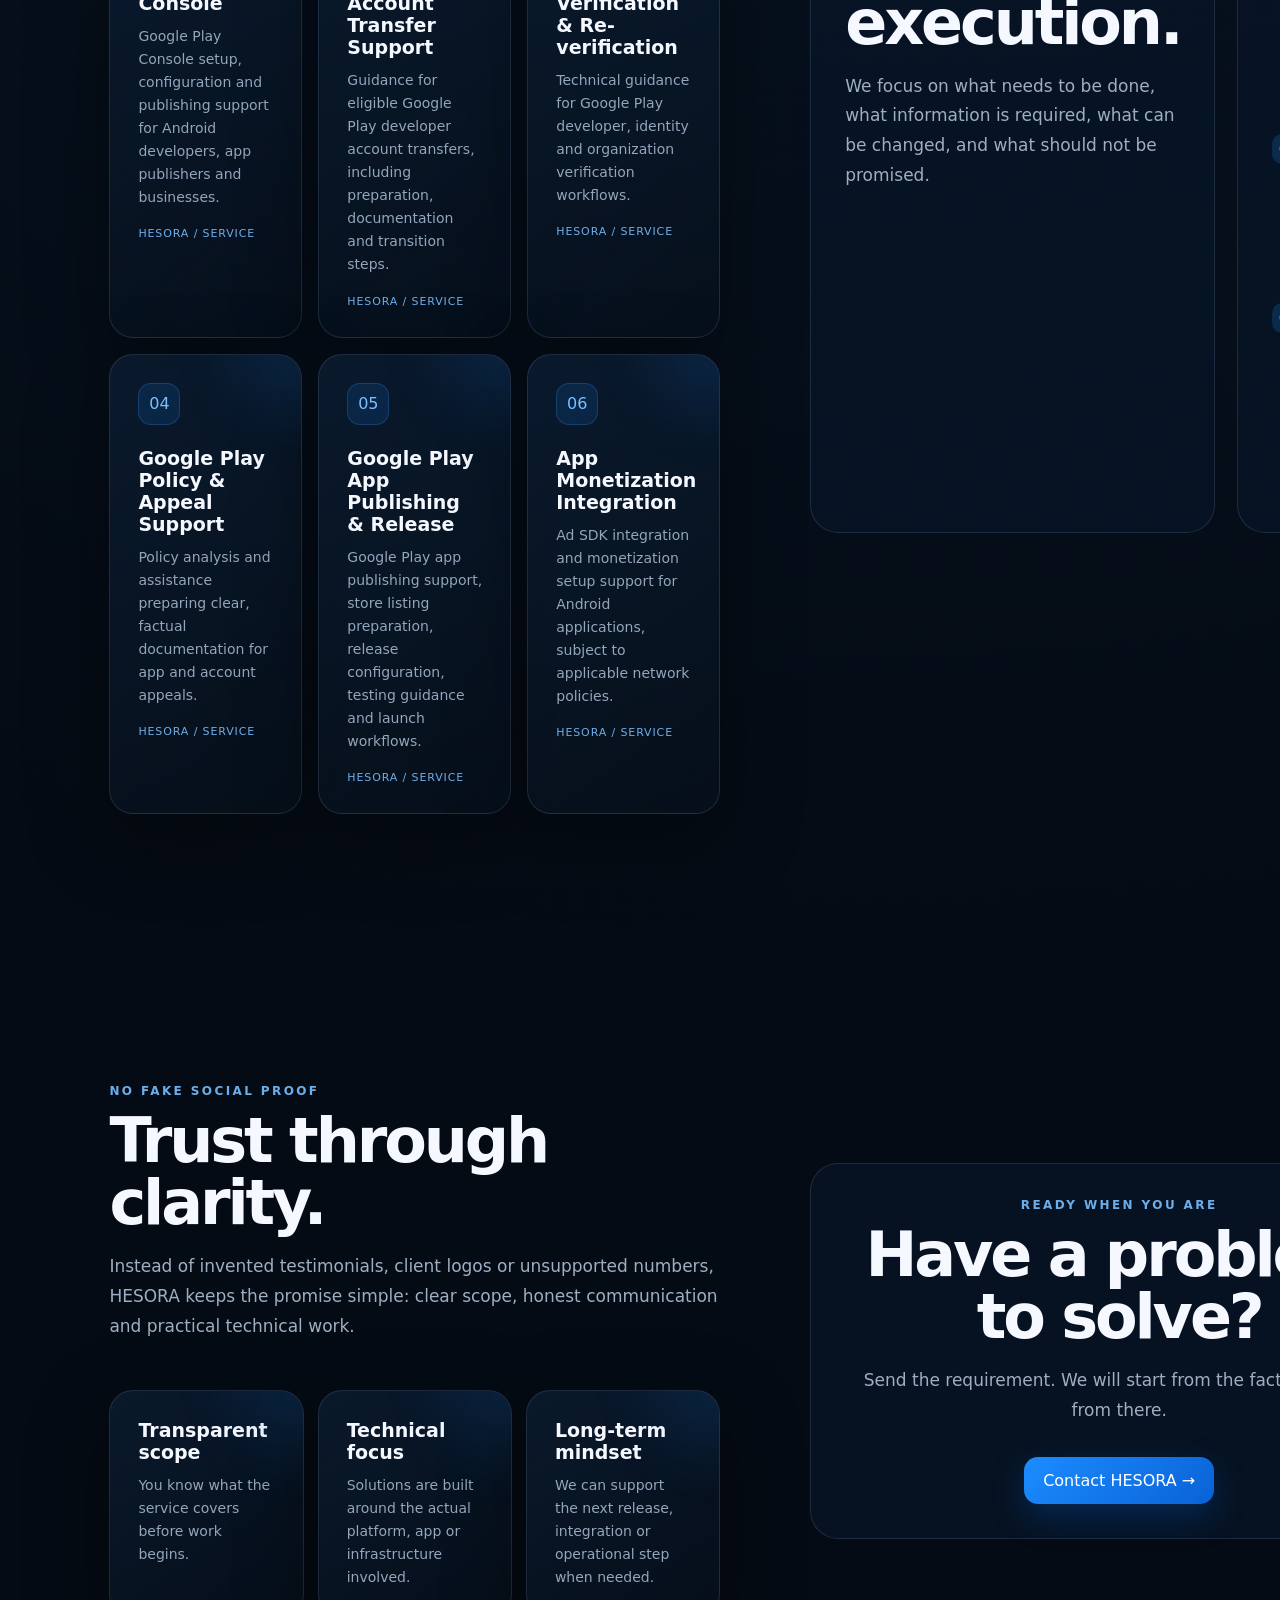
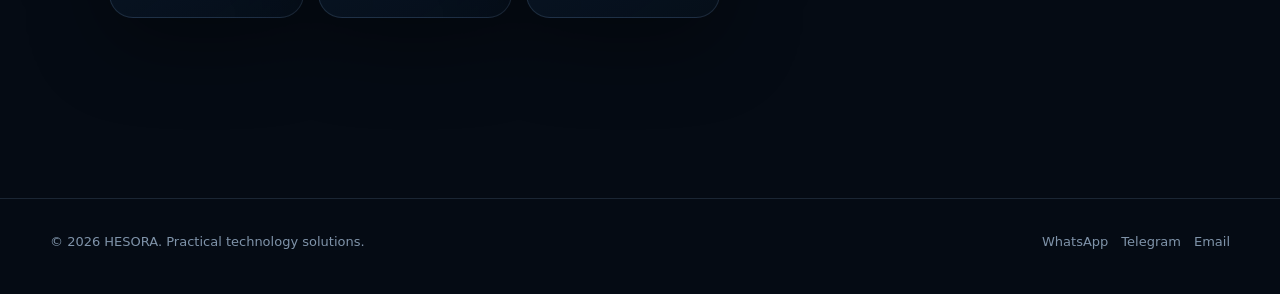
==== commit 977275f1: "Update index.html" ====
--- a/index.html
+++ b/index.html
@@ -153,6 +153,160 @@
     display:none;
   }
 }
+/* HESORA Signal Core Game */
+.signalGame{
+  width:100%;
+  height:100%;
+  padding:20px 16px;
+  box-sizing:border-box;
+  display:flex;
+  flex-direction:column;
+  justify-content:space-between;
+  color:#e8f7ff;
+  font-family:inherit;
+  overflow:hidden;
+  background:
+    radial-gradient(circle at 50% 42%,rgba(56,189,248,.12),transparent 34%),
+    linear-gradient(180deg,#07111f,#0a1424);
+}
+
+.gameTop{
+  display:flex;
+  justify-content:space-between;
+  align-items:center;
+  gap:8px;
+  font-size:7px;
+  letter-spacing:1.4px;
+  color:#7dd3fc;
+}
+
+.gameStatus{
+  padding:4px 6px;
+  border:1px solid rgba(56,189,248,.3);
+  border-radius:20px;
+  color:#38bdf8;
+  font-size:6px;
+}
+
+.gameTitle{
+  margin-top:8px;
+  display:flex;
+  flex-direction:column;
+  gap:5px;
+}
+
+.gameTitle strong{
+  font-size:21px;
+  line-height:.92;
+  letter-spacing:-.8px;
+}
+
+.gameTitle span{
+  font-size:8px;
+  color:#7891a8;
+  letter-spacing:.3px;
+}
+
+.coreArena{
+  position:relative;
+  width:150px;
+  height:150px;
+  margin:8px auto;
+  display:flex;
+  align-items:center;
+  justify-content:center;
+  border-radius:50%;
+  border:1px solid rgba(56,189,248,.16);
+  background:radial-gradient(circle,rgba(56,189,248,.08),transparent 62%);
+  box-shadow:
+    0 0 35px rgba(56,189,248,.08),
+    inset 0 0 30px rgba(56,189,248,.04);
+}
+
+.coreRing{
+  position:absolute;
+  width:105px;
+  height:105px;
+  border-radius:50%;
+  border:1px solid rgba(56,189,248,.28);
+  border-top-color:#38bdf8;
+  animation:coreSpin 5s linear infinite;
+}
+
+.coreCenter{
+  width:46px;
+  height:46px;
+  display:flex;
+  align-items:center;
+  justify-content:center;
+  border-radius:50%;
+  font-size:19px;
+  font-weight:800;
+  color:#dff8ff;
+  border:1px solid rgba(56,189,248,.45);
+  background:radial-gradient(circle,#12324b,#08121f);
+  box-shadow:
+    0 0 18px rgba(56,189,248,.25),
+    inset 0 0 14px rgba(56,189,248,.12);
+}
+
+.gameScore{
+  display:flex;
+  align-items:center;
+  justify-content:space-between;
+  padding:9px 10px;
+  border:1px solid rgba(148,163,184,.12);
+  border-radius:9px;
+  background:rgba(255,255,255,.025);
+}
+
+.gameScore span{
+  font-size:7px;
+  letter-spacing:1.2px;
+  color:#71869a;
+}
+
+.gameScore strong{
+  font-size:10px;
+  color:#38bdf8;
+}
+
+.coreStart{
+  width:100%;
+  border:1px solid rgba(56,189,248,.4);
+  border-radius:8px;
+  padding:10px;
+  background:rgba(56,189,248,.08);
+  color:#9ee7ff;
+  font-family:inherit;
+  font-size:8px;
+  font-weight:700;
+  letter-spacing:1.4px;
+  cursor:pointer;
+  transition:.2s ease;
+}
+
+.coreStart:hover{
+  background:rgba(56,189,248,.16);
+  box-shadow:0 0 18px rgba(56,189,248,.12);
+}
+
+@keyframes coreSpin{
+  to{
+    transform:rotate(360deg);
+  }
+}
+
+@media(max-width:600px){
+  .coreArena{
+    width:135px;
+    height:135px;
+  }
+
+  .gameTitle strong{
+    font-size:19px;
+  }
+}
 </style>
 </head>
 <body>
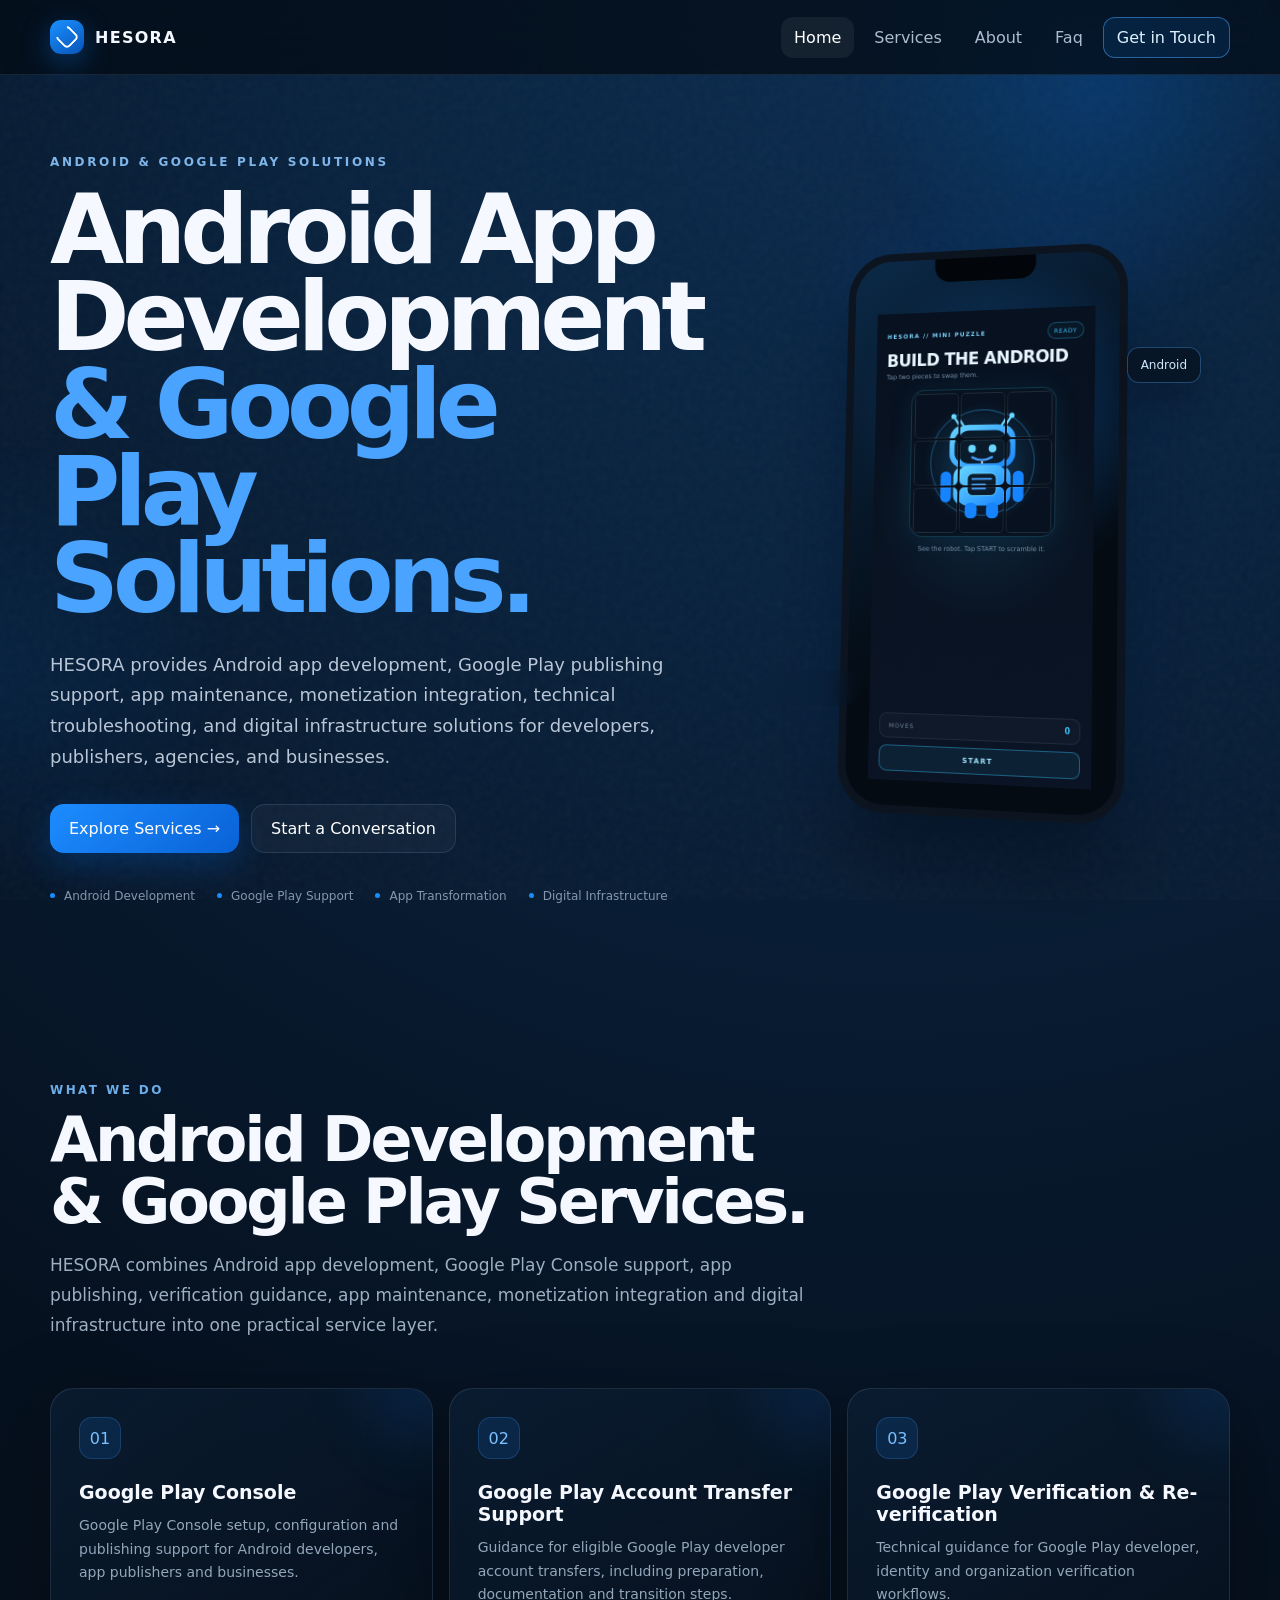
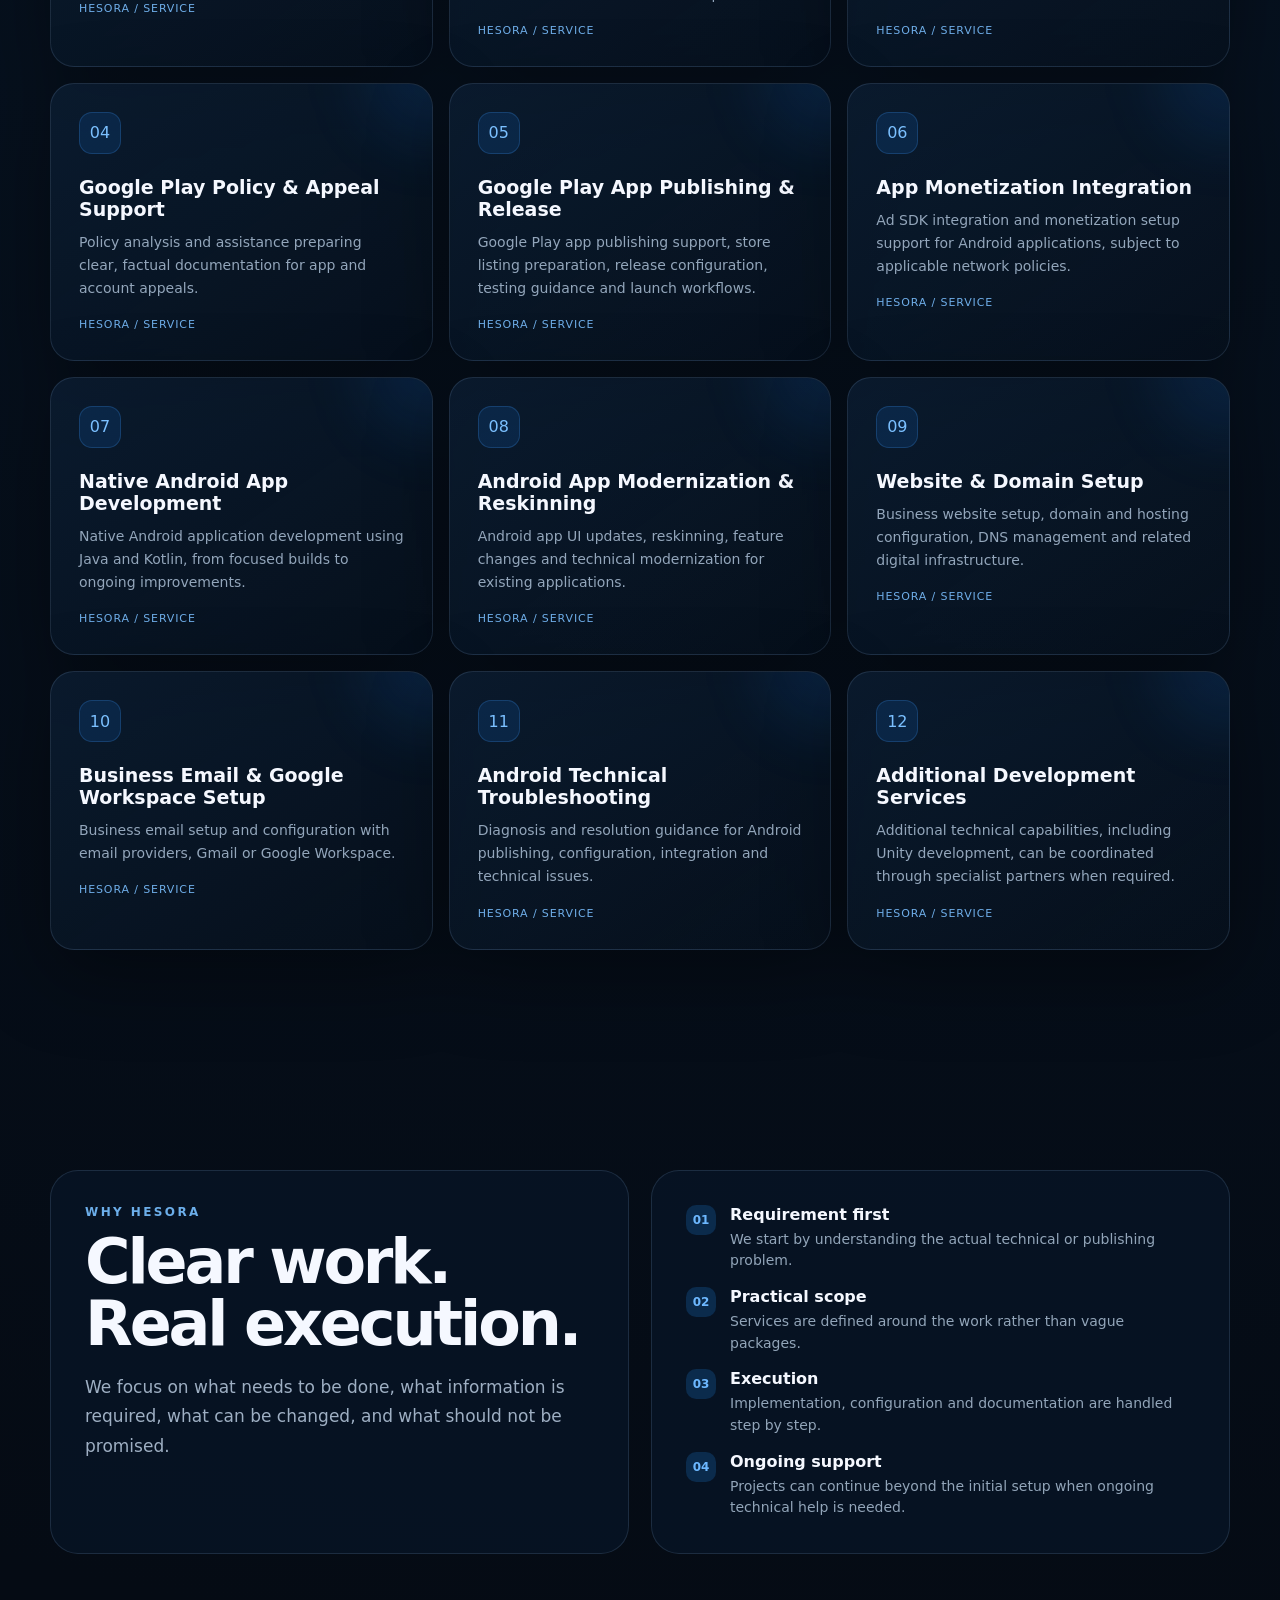
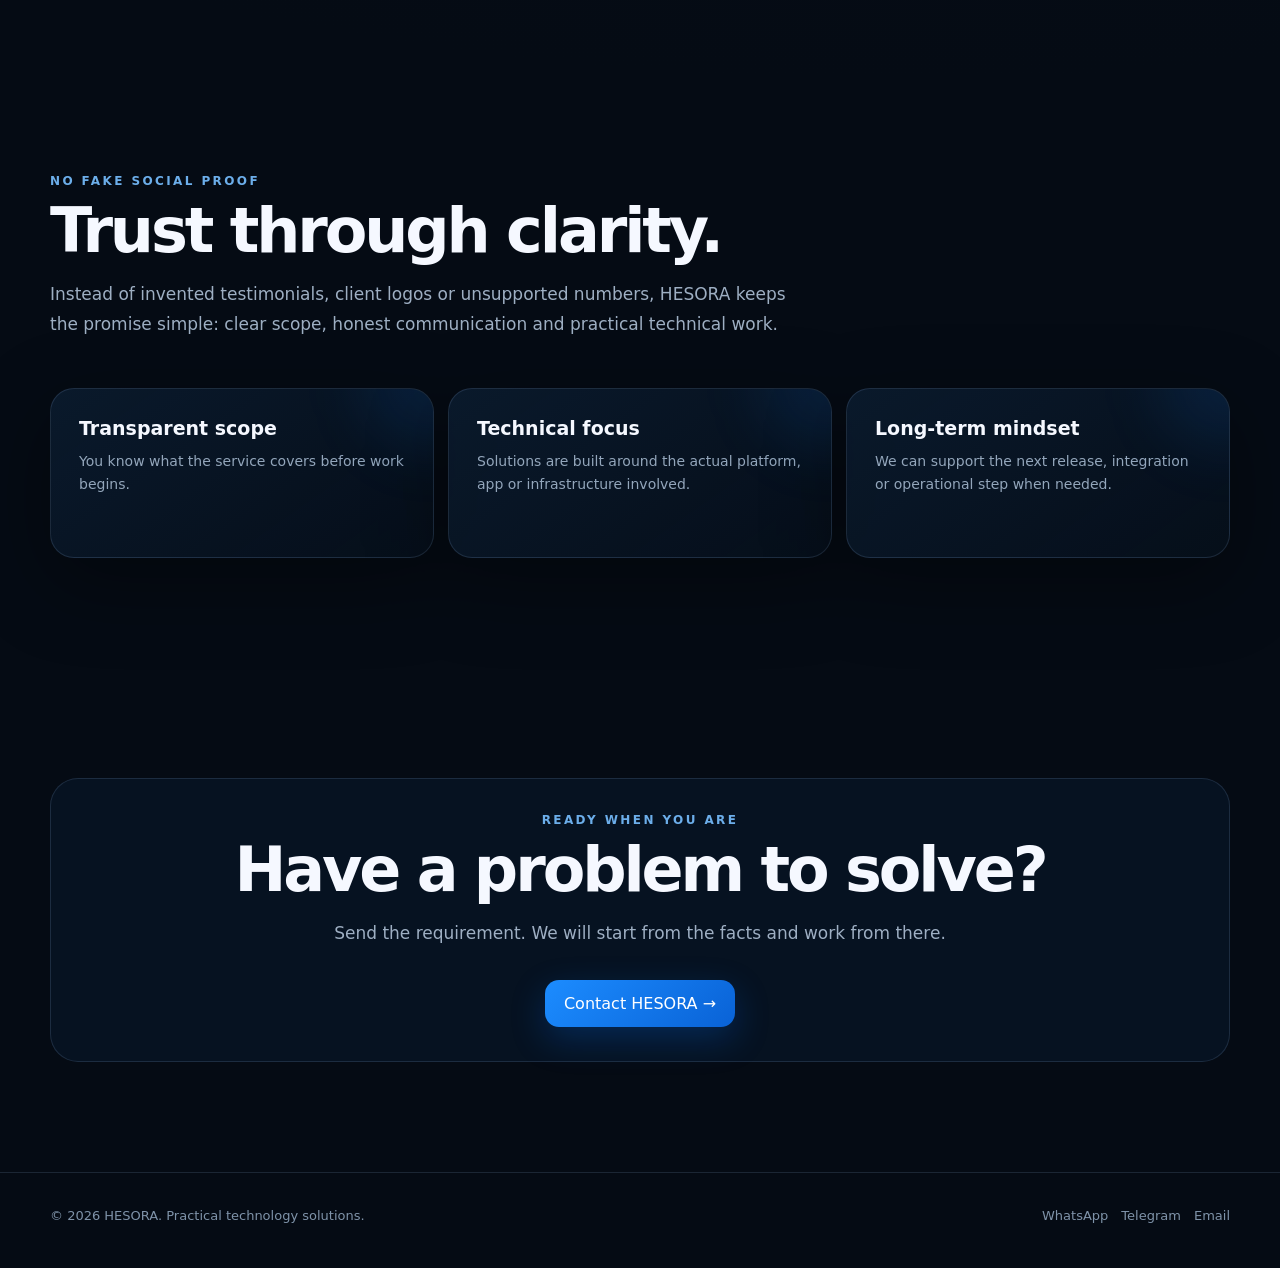
==== commit dd4035aa: "Update index.html" ====
--- a/index.html
+++ b/index.html
@@ -3,421 +3,992 @@
 <head>
 <meta charset="UTF-8">
 <meta name="viewport" content="width=device-width, initial-scale=1.0">
-<meta name="description" content="HESORA — Android, Google Play and digital infrastructure solutions for developers, publishers, agencies and businesses.">
-<title>HESORA — Build. Publish. Operate.</title>
-  <link rel="canonical" href="https://hesora-official.github.io/hesora-website/">
-  <link rel="icon" type="image/png" href="hesora-favicon.png">
-  <meta property="og:type" content="website">
+<meta name="description" content="HESORA provides Android app development, Google Play Console support, app publishing, verification guidance, app maintenance, monetization integration and digital infrastructure services.">
+<title>HESORA | Android App Development & Google Play Solutions</title>
+<link rel="canonical" href="https://hesora-official.github.io/hesora-website/">
+<link rel="icon" type="image/png" href="hesora-favicon.png">
+
+<meta property="og:type" content="website">
 <meta property="og:title" content="HESORA — Build. Publish. Operate.">
 <meta property="og:description" content="Android, Google Play and digital infrastructure solutions for developers, publishers, agencies and businesses.">
 <meta property="og:url" content="https://hesora-official.github.io/hesora-website/">
 <meta property="og:site_name" content="HESORA">
-  <meta name="twitter:card" content="summary">
+
+<meta name="twitter:card" content="summary">
 <meta name="twitter:title" content="HESORA — Build. Publish. Operate.">
 <meta name="twitter:description" content="Android, Google Play and digital infrastructure solutions for developers, publishers, agencies and businesses.">
-  <script type="application/ld+json">
+<meta name="robots" content="index, follow, max-image-preview:large, max-snippet:-1, max-video-preview:-1">
+<meta name="theme-color" content="#050b14">
+<meta name="author" content="HESORA">
+<meta name="application-name" content="HESORA">
+<meta property="og:image:alt" content="HESORA — Android App Development and Google Play Solutions">
+
+
+<script type="application/ld+json">
 {
-  "@context": "https://schema.org",
-  "@type": "Organization",
-  "name": "HESORA",
-  "url": "https://hesora-official.github.io/hesora-website/",
-  "description": "Android, Google Play and digital infrastructure solutions for developers, publishers, agencies and businesses.",
-  "sameAs": [
-    "https://t.me/hesoraofficial"
+  "@context":"https://schema.org",
+  "@graph":[
+    {
+      "@type":"Organization",
+      "@id":"https://hesora-official.github.io/hesora-website/#organization",
+      "name":"HESORA",
+      "url":"https://hesora-official.github.io/hesora-website/",
+      "description":"Android app development, Google Play solutions and digital infrastructure services for developers, publishers, agencies and businesses.",
+      "sameAs":["https://t.me/hesoraofficial"]
+    },
+    {
+      "@type":"WebSite",
+      "@id":"https://hesora-official.github.io/hesora-website/#website",
+      "url":"https://hesora-official.github.io/hesora-website/",
+      "name":"HESORA",
+      "description":"Android App Development & Google Play Solutions",
+      "publisher":{
+        "@id":"https://hesora-official.github.io/hesora-website/#organization"
+      }
+    }
   ]
 }
 </script>
+
 <style>
 :root{
-  --bg:#050b14;--bg2:#071426;--panel:rgba(10,23,42,.72);--panel2:#0b1b30;
-  --text:#f5f8ff;--muted:#a7b5c8;--line:rgba(145,180,220,.16);
-  --blue:#1683ff;--blue2:#4aa3ff;--cyan:#69d7ff;--shadow:0 24px 80px rgba(0,0,0,.38);
-  --radius:24px;--max:1180px;
-}
+  --bg:#050b14;
+  --bg2:#071426;
+  --panel:rgba(10,23,42,.72);
+  --panel2:#0b1b30;
+  --text:#f5f8ff;
+  --muted:#a7b5c8;
+  --line:rgba(145,180,220,.16);
+  --blue:#1683ff;
+  --blue2:#4aa3ff;
+  --cyan:#69d7ff;
+  --shadow:0 24px 80px rgba(0,0,0,.38);
+  --radius:24px;
+  --max:1180px;
+}
+
 *{box-sizing:border-box}
 html{scroll-behavior:smooth}
-body{margin:0;background:radial-gradient(circle at 70% 0%,#0b2c50 0,#06111f 35%,#050b14 72%);color:var(--text);font-family:Inter,ui-sans-serif,system-ui,-apple-system,BlinkMacSystemFont,"Segoe UI",sans-serif;overflow-x:hidden}
+body{
+  margin:0;
+  background:radial-gradient(circle at 70% 0%,#0b2c50 0,#06111f 35%,#050b14 72%);
+  color:var(--text);
+  font-family:Inter,ui-sans-serif,system-ui,-apple-system,BlinkMacSystemFont,"Segoe UI",sans-serif;
+  overflow-x:hidden;
+}
 a{color:inherit;text-decoration:none}
 button,input,textarea{font:inherit}
 button{cursor:pointer}
 #app{min-height:100vh;position:relative}
-.noise{position:fixed;inset:0;pointer-events:none;opacity:.035;background-image:url("data:image/svg+xml,%3Csvg viewBox='0 0 160 160' xmlns='http://www.w3.org/2000/svg'%3E%3Cfilter id='n'%3E%3CfeTurbulence type='fractalNoise' baseFrequency='.8' numOctaves='3' stitchTiles='stitch'/%3E%3C/filter%3E%3Crect width='100%25' height='100%25' filter='url(%23n)'/%3E%3C/svg%3E")}
-.grid{position:fixed;inset:0;pointer-events:none;opacity:.22;background-image:linear-gradient(rgba(100,160,220,.055) 1px,transparent 1px),linear-gradient(90deg,rgba(100,160,220,.055) 1px,transparent 1px);background-size:54px 54px;mask-image:linear-gradient(to bottom,black,transparent 85%)}
-.orb{position:fixed;width:520px;height:520px;border-radius:50%;background:radial-gradient(circle,rgba(0,126,255,.18),transparent 65%);filter:blur(10px);pointer-events:none;transition:transform .15s ease-out}
-.orb.one{top:-180px;right:-80px}.orb.two{left:-260px;top:45vh;opacity:.5}
+
+.noise{
+  position:fixed;inset:0;pointer-events:none;opacity:.035;
+  background-image:url("data:image/svg+xml,%3Csvg viewBox='0 0 160 160' xmlns='http://www.w3.org/2000/svg'%3E%3Cfilter id='n'%3E%3CfeTurbulence type='fractalNoise' baseFrequency='.8' numOctaves='3' stitchTiles='stitch'/%3E%3C/filter%3E%3Crect width='100%25' height='100%25' filter='url(%23n)'/%3E%3C/svg%3E");
+}
+.grid{
+  position:fixed;inset:0;pointer-events:none;opacity:.22;
+  background-image:linear-gradient(rgba(100,160,220,.055) 1px,transparent 1px),linear-gradient(90deg,rgba(100,160,220,.055) 1px,transparent 1px);
+  background-size:54px 54px;
+  mask-image:linear-gradient(to bottom,black,transparent 85%);
+}
+.orb{
+  position:fixed;width:520px;height:520px;border-radius:50%;
+  background:radial-gradient(circle,rgba(0,126,255,.18),transparent 65%);
+  filter:blur(10px);pointer-events:none;transition:transform .15s ease-out;
+}
+.orb.one{top:-180px;right:-80px}
+.orb.two{left:-260px;top:45vh;opacity:.5}
+
 .wrap{width:min(var(--max),calc(100% - 40px));margin:auto}
-.nav{position:sticky;top:0;z-index:50;border-bottom:1px solid rgba(160,190,220,.12);background:rgba(4,10,18,.72);backdrop-filter:blur(18px)}
+
+.nav{
+  position:sticky;top:0;z-index:50;border-bottom:1px solid rgba(160,190,220,.12);
+  background:rgba(4,10,18,.72);backdrop-filter:blur(18px);
+}
 .navin{height:74px;display:flex;align-items:center;justify-content:space-between}
 .logo{display:flex;align-items:center;gap:11px;font-weight:800;letter-spacing:.08em}
-.mark{width:34px;height:34px;border-radius:11px;display:grid;place-items:center;background:linear-gradient(145deg,#1b91ff,#0754b9);box-shadow:0 8px 28px rgba(15,130,255,.35);position:relative;overflow:hidden}
-.mark:before{content:"";width:14px;height:14px;border:2px solid #fff;border-left-color:transparent;border-radius:5px;transform:rotate(45deg)}
+.mark{
+  width:34px;height:34px;border-radius:11px;display:grid;place-items:center;
+  background:linear-gradient(145deg,#1b91ff,#0754b9);
+  box-shadow:0 8px 28px rgba(15,130,255,.35);
+  position:relative;overflow:hidden;
+}
+.mark:before{
+  content:"";width:14px;height:14px;border:2px solid #fff;border-left-color:transparent;
+  border-radius:5px;transform:rotate(45deg)
+}
 .links{display:flex;gap:7px}
-.links button,.mobileBtn{border:0;background:transparent;color:#aebcd0;padding:10px 13px;border-radius:12px;transition:.25s}
+.links button,.mobileBtn{
+  border:0;background:transparent;color:#aebcd0;padding:10px 13px;border-radius:12px;transition:.25s
+}
 .links button:hover,.links button.active{color:#fff;background:rgba(255,255,255,.06)}
 .navcta{border:1px solid rgba(75,166,255,.5)!important;color:#dff1ff!important;background:rgba(18,123,235,.12)!important}
-.menu{display:none;border:1px solid var(--line);background:rgba(255,255,255,.04);color:white;border-radius:12px;padding:9px 12px}
-.mobileLinks{display:none;padding:10px 0 16px}.mobileLinks button{display:block;width:100%;text-align:left}
-.hero{min-height:calc(100vh - 74px);display:grid;align-items:center;padding:80px 0 70px;position:relative}
-.heroGrid{display:grid;grid-template-columns:1.04fr .96fr;gap:50px;align-items:center}
+.menu{
+  display:none;border:1px solid var(--line);background:rgba(255,255,255,.04);
+  color:white;border-radius:12px;padding:9px 12px
+}
+.mobileLinks{display:none;padding:10px 0 16px}
+.mobileLinks.open{display:block}
+.mobileLinks button{
+  display:block;width:100%;text-align:left;border:0;background:transparent;
+  color:#aebcd0;padding:11px 13px;border-radius:12px
+}
+.mobileLinks button:hover{background:rgba(255,255,255,.06);color:white}
+
+.hero{
+  min-height:calc(100vh - 74px);display:grid;align-items:center;padding:80px 0 70px;position:relative
+}
+.heroGrid{
+  display:grid;grid-template-columns:1.04fr .96fr;gap:50px;align-items:center
+}
 .eyebrow{font-size:12px;letter-spacing:.22em;color:#7fb5e8;font-weight:700;margin-bottom:18px}
-h1{font-size:clamp(56px,7.5vw,98px);line-height:.91;letter-spacing:-.065em;margin:0 0 26px;max-width:720px}
+h1{
+  font-size:clamp(56px,7.5vw,98px);line-height:.91;letter-spacing:-.065em;
+  margin:0 0 26px;max-width:720px
+}
 .blue{color:var(--blue2)}
 .lead{font-size:18px;line-height:1.7;color:#b9c6d6;max-width:620px}
 .actions{display:flex;gap:12px;flex-wrap:wrap;margin-top:32px}
-.btn{border:1px solid var(--line);padding:14px 19px;border-radius:14px;color:#fff;background:rgba(255,255,255,.035);transition:.25s;display:inline-flex;align-items:center;gap:9px}
-.btn:hover{transform:translateY(-3px);border-color:rgba(75,166,255,.65);box-shadow:0 12px 34px rgba(0,100,220,.2)}
-.btn.primary{border:0;background:linear-gradient(135deg,#1c8cff,#0962d6);box-shadow:0 12px 34px rgba(0,113,240,.25)}
-.mini{display:flex;gap:22px;flex-wrap:wrap;margin-top:36px;color:#8397ad;font-size:12px}.mini span:before{content:"";display:inline-block;width:5px;height:5px;border-radius:50%;background:#198cff;margin:0 9px 2px 0}
-.deviceWrap{min-height:470px;display:grid;place-items:center;position:relative;perspective:1200px}
-.device{width:290px;height:570px;border:8px solid #0c1420;border-radius:46px;background:#07111e;box-shadow:inset 0 0 0 2px #1e3348,0 35px 80px rgba(0,0,0,.5),0 0 80px rgba(0,119,255,.16);transform:rotateY(-13deg) rotateX(4deg);transition:transform .18s ease-out;position:relative;overflow:hidden}
-.device:before{content:"";position:absolute;inset:0;background:radial-gradient(circle at 60% 30%,rgba(21,133,255,.28),transparent 38%),linear-gradient(145deg,#0b2947,#040b13 62%);z-index:0}
-.notch{position:absolute;top:0;left:50%;transform:translateX(-50%);width:105px;height:24px;background:#02060b;border-radius:0 0 16px 16px;z-index:3}
-.screen{position:absolute;inset:55px 24px 25px;z-index:2}
-.screen small{letter-spacing:.2em;color:#6faee9;font-weight:700}.screen h2{font-size:31px;line-height:1.03;margin:18px 0 34px}.play{width:58px;height:58px;border-radius:18px;background:#1788ff;display:grid;place-items:center;box-shadow:0 10px 30px rgba(0,130,255,.35)}.play:after{content:"";border-left:14px solid white;border-top:9px solid transparent;border-bottom:9px solid transparent;margin-left:4px}.bar{height:7px;background:rgba(157,196,232,.15);border-radius:10px;margin-top:28px}.bar.s{width:72%;margin-top:13px}.bar.xs{width:54%;margin-top:13px}
-.float{position:absolute;padding:10px 13px;border:1px solid rgba(83,170,255,.35);background:rgba(7,18,31,.75);backdrop-filter:blur(10px);border-radius:12px;color:#cfe8ff;font-size:12px;box-shadow:0 15px 40px rgba(0,0,0,.25);animation:float 4s ease-in-out infinite}.f1{right:2%;top:18%}.f2{left:2%;bottom:19%;animation-delay:-1.7s}@keyframes float{50%{transform:translateY(-10px)}}
-.section{padding:110px 0;position:relative}.sectionHead{max-width:760px;margin-bottom:48px}.kicker{color:#6caeea;font-size:12px;letter-spacing:.2em;font-weight:800}.section h2{font-size:clamp(38px,5vw,62px);letter-spacing:-.05em;line-height:1;margin:12px 0 18px}.sub{color:#9eafc3;line-height:1.75;font-size:17px}
-.cards{display:grid;grid-template-columns:repeat(3,1fr);gap:16px}.card{padding:28px;border:1px solid var(--line);border-radius:var(--radius);background:linear-gradient(145deg,rgba(12,31,53,.72),rgba(7,17,29,.62));box-shadow:var(--shadow);transition:.3s;position:relative;overflow:hidden}.card:before{content:"";position:absolute;width:140px;height:140px;border-radius:50%;background:rgba(18,129,255,.11);filter:blur(30px);top:-80px;right:-70px}.card:hover{transform:translateY(-7px);border-color:rgba(62,157,255,.45)}.icon{width:42px;height:42px;border-radius:13px;background:rgba(24,132,255,.13);border:1px solid rgba(65,158,255,.22);display:grid;place-items:center;color:#7bc0ff;margin-bottom:22px}.card h3{margin:0 0 11px;font-size:19px}.card p{margin:0;color:#93a6bb;line-height:1.65;font-size:14px}.tag{display:inline-block;margin-top:18px;font-size:11px;color:#6faee9;letter-spacing:.08em}
-.split{display:grid;grid-template-columns:1fr 1fr;gap:22px;align-items:stretch}.panel{border:1px solid var(--line);border-radius:28px;padding:34px;background:rgba(9,24,42,.62)}.list{display:grid;gap:15px}.listItem{display:flex;gap:14px}.num{width:30px;height:30px;border-radius:10px;background:#0b2b4c;color:#6db8ff;display:grid;place-items:center;font-size:12px;font-weight:800;flex:none}.listItem strong{display:block;margin-bottom:5px}.listItem span{color:#92a5b9;font-size:14px;line-height:1.55}
-.trust{display:grid;grid-template-columns:repeat(3,1fr);gap:14px}.trust .card{min-height:170px}
-.faq{display:grid;gap:10px;max-width:900px}.faqItem{border:1px solid var(--line);border-radius:18px;background:rgba(8,20,35,.62);overflow:hidden}.faqQ{width:100%;border:0;background:transparent;color:#fff;text-align:left;padding:20px 22px;display:flex;justify-content:space-between;gap:20px}.faqA{max-height:0;overflow:hidden;color:#96a9bd;line-height:1.65;padding:0 22px;transition:max-height .3s,padding .3s}.faqItem.open .faqA{max-height:300px;padding:0 22px 20px}.plus{color:#6db7ff;font-size:20px}
-.contact{display:grid;grid-template-columns:.9fr 1.1fr;gap:22px}.form{display:grid;gap:13px}.field{width:100%;border:1px solid var(--line);background:rgba(4,12,21,.7);color:#fff;padding:15px 16px;border-radius:14px;outline:none}.field:focus{border-color:#238eff;box-shadow:0 0 0 3px rgba(35,142,255,.1)}textarea.field{min-height:150px;resize:vertical}.formNote{font-size:12px;color:#7f94aa;line-height:1.5}
-.footer{border-top:1px solid var(--line);padding:35px 0 45px;color:#7f93a9;font-size:13px}.footerIn{display:flex;justify-content:space-between;gap:20px;flex-wrap:wrap}.contactLinks{display:flex;gap:13px;flex-wrap:wrap}.contactLinks a:hover{color:#fff}
-.pageHero{padding:90px 0 45px}.pageHero h1{font-size:clamp(50px,7vw,82px)}
-.reveal{opacity:0;transform:translateY(20px);transition:opacity .7s ease,transform .7s ease}.reveal.show{opacity:1;transform:none}
-@media(max-width:900px){.heroGrid,.split,.contact{grid-template-columns:1fr}.deviceWrap{min-height:430px}.cards{grid-template-columns:1fr 1fr}.trust{grid-template-columns:1fr}.links{display:none}.menu{display:block}.mobileLinks.open{display:block}.hero{padding-top:55px}}
-@media(max-width:600px){.wrap{width:min(var(--max),calc(100% - 26px))}.cards{grid-template-columns:1fr}.section{padding:80px 0}.device{width:245px;height:480px}.screen h2{font-size:26px}.heroGrid{gap:15px}h1{font-size:58px}.lead{font-size:16px}.f1{right:-2%}.f2{left:-2%}}
-/* HESORA Interactive Robot Effect */
+.btn{
+  border:1px solid var(--line);padding:14px 19px;border-radius:14px;color:#fff;
+  background:rgba(255,255,255,.035);transition:.25s;display:inline-flex;align-items:center;gap:9px
+}
+.btn:hover{
+  transform:translateY(-3px);border-color:rgba(75,166,255,.65);
+  box-shadow:0 12px 34px rgba(0,100,220,.2)
+}
+.btn.primary{
+  border:0;background:linear-gradient(135deg,#1c8cff,#0962d6);
+  box-shadow:0 12px 34px rgba(0,113,240,.25)
+}
+.mini{
+  display:flex;gap:22px;flex-wrap:wrap;margin-top:36px;color:#8397ad;font-size:12px
+}
+.mini span:before{
+  content:"";display:inline-block;width:5px;height:5px;border-radius:50%;
+  background:#198cff;margin:0 9px 2px 0
+}
+
+.deviceWrap{
+  min-height:470px;display:grid;place-items:center;position:relative;perspective:1200px
+}
+.device{
+  width:290px;height:570px;border:8px solid #0c1420;border-radius:46px;background:#07111e;
+  box-shadow:inset 0 0 0 2px #1e3348,0 35px 80px rgba(0,0,0,.5),0 0 80px rgba(0,119,255,.16);
+  transform:rotateY(-13deg) rotateX(4deg);
+  transition:transform .18s ease-out;position:relative;overflow:hidden
+}
+.device:before{
+  content:"";position:absolute;inset:0;
+  background:radial-gradient(circle at 60% 30%,rgba(21,133,255,.28),transparent 38%),linear-gradient(145deg,#0b2947,#040b13 62%);
+  z-index:0
+}
+.notch{
+  position:absolute;top:0;left:50%;transform:translateX(-50%);
+  width:105px;height:24px;background:#02060b;border-radius:0 0 16px 16px;z-index:3
+}
+.screen{position:absolute;inset:55px 24px 25px;z-index:2;overflow:hidden}
+
+/* HESORA 3x3 Android Puzzle */
+.puzzleGame{
+  width:100%;height:100%;padding:15px 11px 9px;
+  display:flex;flex-direction:column;color:#e8f7ff;overflow:hidden;
+  background:radial-gradient(circle at 50% 42%,rgba(56,189,248,.12),transparent 38%),linear-gradient(180deg,#07111f,#0a1424)
+}
+.puzzleTop{display:flex;justify-content:space-between;align-items:center;gap:7px}
+.puzzleTop small{font-size:6px;letter-spacing:1.15px;color:#7dd3fc;font-weight:700}
+.puzzleStatus{
+  padding:4px 6px;border:1px solid rgba(56,189,248,.3);border-radius:20px;
+  color:#38bdf8;font-size:6px;letter-spacing:.65px;background:rgba(56,189,248,.04)
+}
+.puzzleTitle{margin-top:9px;display:flex;flex-direction:column;gap:4px}
+.puzzleTitle strong{font-size:17px;line-height:1;letter-spacing:-.5px}
+.puzzleTitle span{font-size:6.5px;color:#7891a8;line-height:1.35}
+
+.puzzleBoard{
+  width:150px;height:150px;margin:9px auto 8px;
+  display:grid;grid-template-columns:repeat(3,1fr);grid-template-rows:repeat(3,1fr);
+  gap:2px;padding:3px;border-radius:14px;
+  background:#07101b;border:1px solid rgba(56,189,248,.22);
+  box-shadow:0 0 28px rgba(56,189,248,.08),inset 0 0 18px rgba(56,189,248,.05);
+  flex:none
+}
+.puzzleTile{
+  position:relative;border:1px solid rgba(255,255,255,.08);border-radius:5px;
+  background-color:#0b1a2a;background-repeat:no-repeat;
+  background-size:300% 300%;overflow:hidden;padding:0;
+  transition:transform .16s ease,filter .16s ease,border-color .16s ease;
+}
+.puzzleTile:hover{filter:brightness(1.22);border-color:rgba(105,215,255,.65)}
+.puzzleTile.selected{
+  border-color:#69d7ff;
+  box-shadow:0 0 0 2px rgba(105,215,255,.28),0 0 15px rgba(56,189,248,.35);
+  transform:scale(.94);z-index:2
+}
+.puzzleBoard.locked .puzzleTile{cursor:default}
+.puzzleBoard.locked .puzzleTile:hover{filter:none}
+
+.puzzleHint{
+  text-align:center;min-height:24px;padding:0 4px;
+  font-size:6.5px;line-height:1.35;color:#7891a8
+}
+.puzzleScore{
+  display:flex;align-items:center;justify-content:space-between;
+  padding:7px 9px;margin-top:auto;border:1px solid rgba(148,163,184,.12);
+  border-radius:8px;background:rgba(255,255,255,.025);flex:none
+}
+.puzzleScore span{font-size:6px;letter-spacing:1px;color:#71869a}
+.puzzleScore strong{font-size:8px;color:#38bdf8}
+.puzzleStart{
+  width:100%;border:1px solid rgba(56,189,248,.4);border-radius:8px;
+  padding:8px;margin-top:7px;background:rgba(56,189,248,.08);
+  color:#9ee7ff;font-family:inherit;font-size:7px;font-weight:700;
+  letter-spacing:1.3px;transition:.2s ease;flex:none
+}
+.puzzleStart:hover{
+  background:rgba(56,189,248,.16);box-shadow:0 0 18px rgba(56,189,248,.12);
+  transform:translateY(-1px)
+}
+.puzzleComplete{
+  position:absolute;inset:3px;display:flex;flex-direction:column;
+  align-items:center;justify-content:center;text-align:center;
+  border-radius:10px;background:rgba(4,14,24,.76);
+  border:1px solid rgba(105,215,255,.35);z-index:5;
+  pointer-events:none
+}
+.puzzleComplete strong{
+  font-size:13px;line-height:1;color:#c4f3ff;
+  text-shadow:0 0 14px rgba(56,189,248,.65)
+}
+.puzzleComplete span{
+  margin-top:5px;font-size:5.5px;color:#6fd8ff;letter-spacing:1px
+}
+/* Robot cursor */
 .robot-particle{
-  position:fixed;
-  width:7px;
-  height:5px;
-  border-radius:2px 2px 3px 3px;
-  pointer-events:none;
-  z-index:9999;
-  opacity:0;
+  position:fixed;width:9px;height:7px;border-radius:3px 3px 4px 4px;
+  pointer-events:none;z-index:99999;opacity:0;
   background:linear-gradient(135deg,#38bdf8,#60a5fa);
-  box-shadow:0 0 8px rgba(56,189,248,.45);
-  animation:hesoraRobot .6s ease-out forwards;
-}
-
-.robot-particle::before{
-  content:"";
-  position:absolute;
-  width:3px;
-  height:3px;
-  border-radius:50%;
-  background:#07111f;
-  left:1.5px;
-  top:1px;
-  box-shadow:3px 0 0 #07111f;
-}
-
-.robot-particle::after{
-  content:"";
-  position:absolute;
-  width:1px;
-  height:3px;
-  background:#38bdf8;
-  left:3px;
-  top:-3px;
-  box-shadow:2px 0 0 #38bdf8;
-}
-
+  box-shadow:0 0 7px rgba(56,189,248,.65),0 0 14px rgba(56,189,248,.2);
+  animation:hesoraRobot .72s ease-out forwards
+}
+.robot-particle:before{
+  content:"";position:absolute;width:2.5px;height:2.5px;border-radius:50%;
+  background:#07111f;left:2px;top:2px;box-shadow:3px 0 0 #07111f
+}
+.robot-particle:after{
+  content:"";position:absolute;width:1px;height:3px;background:#38bdf8;
+  left:3px;top:-4px;box-shadow:2px 0 0 #38bdf8
+}
+
+.float{
+  position:absolute;padding:10px 13px;border:1px solid rgba(83,170,255,.35);
+  background:rgba(7,18,31,.75);backdrop-filter:blur(10px);border-radius:12px;
+  color:#cfe8ff;font-size:12px;box-shadow:0 15px 40px rgba(0,0,0,.25);
+  animation:float 4s ease-in-out infinite
+}
+.f1{right:2%;top:18%}
+.f2{left:2%;bottom:19%;animation-delay:-1.7s}
+
+.section{padding:110px 0;position:relative}
+.sectionHead{max-width:760px;margin-bottom:48px}
+.kicker{color:#6caeea;font-size:12px;letter-spacing:.2em;font-weight:800}
+.section h2{font-size:clamp(38px,5vw,62px);letter-spacing:-.05em;line-height:1;margin:12px 0 18px}
+.sub{color:#9eafc3;line-height:1.75;font-size:17px}
+
+.cards{display:grid;grid-template-columns:repeat(3,1fr);gap:16px}
+.card{
+  padding:28px;border:1px solid var(--line);border-radius:var(--radius);
+  background:linear-gradient(145deg,rgba(12,31,53,.72),rgba(7,17,29,.62));
+  box-shadow:var(--shadow);transition:.3s;position:relative;overflow:hidden
+}
+.card:before{
+  content:"";position:absolute;width:140px;height:140px;border-radius:50%;
+  background:rgba(18,129,255,.11);filter:blur(30px);top:-80px;right:-70px
+}
+.card:hover{transform:translateY(-7px);border-color:rgba(62,157,255,.45)}
+.icon{
+  width:42px;height:42px;border-radius:13px;background:rgba(24,132,255,.13);
+  border:1px solid rgba(65,158,255,.22);display:grid;place-items:center;
+  color:#7bc0ff;margin-bottom:22px
+}
+.card h3{margin:0 0 11px;font-size:19px}
+.card p{margin:0;color:#93a6bb;line-height:1.65;font-size:14px}
+.tag{display:inline-block;margin-top:18px;font-size:11px;color:#6faee9;letter-spacing:.08em}
+
+.split{display:grid;grid-template-columns:1fr 1fr;gap:22px;align-items:stretch}
+.panel{border:1px solid var(--line);border-radius:28px;padding:34px;background:rgba(9,24,42,.62)}
+.list{display:grid;gap:15px}
+.listItem{display:flex;gap:14px}
+.num{
+  width:30px;height:30px;border-radius:10px;background:#0b2b4c;color:#6db8ff;
+  display:grid;place-items:center;font-size:12px;font-weight:800;flex:none
+}
+.listItem strong{display:block;margin-bottom:5px}
+.listItem span{color:#92a5b9;font-size:14px;line-height:1.55}
+
+.trust{display:grid;grid-template-columns:repeat(3,1fr);gap:14px}
+.trust .card{min-height:170px}
+
+.faq{display:grid;gap:10px;max-width:900px}
+.faqItem{border:1px solid var(--line);border-radius:18px;background:rgba(8,20,35,.62);overflow:hidden}
+.faqQ{
+  width:100%;border:0;background:transparent;color:#fff;text-align:left;
+  padding:20px 22px;display:flex;justify-content:space-between;gap:20px
+}
+.faqA{
+  max-height:0;overflow:hidden;color:#96a9bd;line-height:1.65;
+  padding:0 22px;transition:max-height .3s,padding .3s
+}
+.faqItem.open .faqA{max-height:300px;padding:0 22px 20px}
+.plus{color:#6db7ff;font-size:20px}
+
+.contact{display:grid;grid-template-columns:.9fr 1.1fr;gap:22px}
+.form{display:grid;gap:13px}
+.field{
+  width:100%;border:1px solid var(--line);background:rgba(4,12,21,.7);
+  color:#fff;padding:15px 16px;border-radius:14px;outline:none
+}
+.field:focus{border-color:#238eff;box-shadow:0 0 0 3px rgba(35,142,255,.1)}
+textarea.field{min-height:150px;resize:vertical}
+.formNote{font-size:12px;color:#7f94aa;line-height:1.5}
+
+.footer{border-top:1px solid var(--line);padding:35px 0 45px;color:#7f93a9;font-size:13px}
+.footerIn{display:flex;justify-content:space-between;gap:20px;flex-wrap:wrap}
+.contactLinks{display:flex;gap:13px;flex-wrap:wrap}
+.contactLinks a:hover{color:#fff}
+
+.pageHero{padding:90px 0 45px}
+.pageHero h1{font-size:clamp(50px,7vw,82px)}
+
+.reveal{opacity:0;transform:translateY(20px);transition:opacity .7s ease,transform .7s ease}
+.reveal.show{opacity:1;transform:none}
+
+@keyframes float{50%{transform:translateY(-10px)}}
+@keyframes coreSpin{to{transform:rotate(360deg)}}
+@keyframes nodePulse{
+  0%,100%{transform:translate(-50%,-50%) scale(.85);box-shadow:0 0 6px #38bdf8,0 0 12px rgba(56,189,248,.5)}
+  50%{transform:translate(-50%,-50%) scale(1.15);box-shadow:0 0 10px #38bdf8,0 0 24px rgba(56,189,248,.9)}
+}
 @keyframes hesoraRobot{
-  0%{
-    opacity:0;
-    transform:
-      translate(-50%,-50%)
-      scale(.35)
-      rotate(0deg);
-  }
-
-  15%{
-    opacity:.9;
-  }
-
+  0%{opacity:0;transform:translate(-50%,-50%) scale(.35) rotate(0deg)}
+  15%{opacity:.95}
   100%{
     opacity:0;
-    transform:
-      translate(
-        calc(-50% + var(--dx)),
-        calc(-50% + var(--dy))
-      )
-      scale(.15)
-      rotate(var(--rotation));
+    transform:translate(calc(-50% + var(--dx)),calc(-50% + var(--dy))) scale(.08) rotate(var(--rotation))
   }
 }
 
-@media (prefers-reduced-motion:reduce){
-  .robot-particle{
-    display:none;
-  }
-}
-/* HESORA Signal Core Game */
-.signalGame{
-  width:100%;
-  height:100%;
-  padding:20px 16px;
-  box-sizing:border-box;
-  display:flex;
-  flex-direction:column;
-  justify-content:space-between;
-  color:#e8f7ff;
-  font-family:inherit;
-  overflow:hidden;
-  background:
-    radial-gradient(circle at 50% 42%,rgba(56,189,248,.12),transparent 34%),
-    linear-gradient(180deg,#07111f,#0a1424);
-}
-
-.gameTop{
-  display:flex;
-  justify-content:space-between;
-  align-items:center;
-  gap:8px;
-  font-size:7px;
-  letter-spacing:1.4px;
-  color:#7dd3fc;
-}
-
-.gameStatus{
-  padding:4px 6px;
-  border:1px solid rgba(56,189,248,.3);
-  border-radius:20px;
-  color:#38bdf8;
-  font-size:6px;
-}
-
-.gameTitle{
-  margin-top:8px;
-  display:flex;
-  flex-direction:column;
-  gap:5px;
-}
-
-.gameTitle strong{
-  font-size:21px;
-  line-height:.92;
-  letter-spacing:-.8px;
-}
-
-.gameTitle span{
-  font-size:8px;
-  color:#7891a8;
-  letter-spacing:.3px;
-}
-
-.coreArena{
-  position:relative;
-  width:150px;
-  height:150px;
-  margin:8px auto;
-  display:flex;
-  align-items:center;
-  justify-content:center;
-  border-radius:50%;
-  border:1px solid rgba(56,189,248,.16);
-  background:radial-gradient(circle,rgba(56,189,248,.08),transparent 62%);
-  box-shadow:
-    0 0 35px rgba(56,189,248,.08),
-    inset 0 0 30px rgba(56,189,248,.04);
-}
-
-.coreRing{
-  position:absolute;
-  width:105px;
-  height:105px;
-  border-radius:50%;
-  border:1px solid rgba(56,189,248,.28);
-  border-top-color:#38bdf8;
-  animation:coreSpin 5s linear infinite;
-}
-
-.coreCenter{
-  width:46px;
-  height:46px;
-  display:flex;
-  align-items:center;
-  justify-content:center;
-  border-radius:50%;
-  font-size:19px;
-  font-weight:800;
-  color:#dff8ff;
-  border:1px solid rgba(56,189,248,.45);
-  background:radial-gradient(circle,#12324b,#08121f);
-  box-shadow:
-    0 0 18px rgba(56,189,248,.25),
-    inset 0 0 14px rgba(56,189,248,.12);
-}
-
-.gameScore{
-  display:flex;
-  align-items:center;
-  justify-content:space-between;
-  padding:9px 10px;
-  border:1px solid rgba(148,163,184,.12);
-  border-radius:9px;
-  background:rgba(255,255,255,.025);
-}
-
-.gameScore span{
-  font-size:7px;
-  letter-spacing:1.2px;
-  color:#71869a;
-}
-
-.gameScore strong{
-  font-size:10px;
-  color:#38bdf8;
-}
-
-.coreStart{
-  width:100%;
-  border:1px solid rgba(56,189,248,.4);
-  border-radius:8px;
-  padding:10px;
-  background:rgba(56,189,248,.08);
-  color:#9ee7ff;
-  font-family:inherit;
-  font-size:8px;
-  font-weight:700;
-  letter-spacing:1.4px;
-  cursor:pointer;
-  transition:.2s ease;
-}
-
-.coreStart:hover{
-  background:rgba(56,189,248,.16);
-  box-shadow:0 0 18px rgba(56,189,248,.12);
-}
-
-@keyframes coreSpin{
-  to{
-    transform:rotate(360deg);
-  }
+@media(max-width:900px){
+  .heroGrid,.split,.contact{grid-template-columns:1fr}
+  .deviceWrap{min-height:430px}
+  .cards{grid-template-columns:1fr 1fr}
+  .trust{grid-template-columns:1fr}
+  .links{display:none}
+  .menu{display:block}
+  .hero{padding-top:55px}
 }
 
 @media(max-width:600px){
-  .coreArena{
-    width:135px;
-    height:135px;
-  }
-
-  .gameTitle strong{
-    font-size:19px;
-  }
+  .wrap{width:min(var(--max),calc(100% - 26px))}
+  .cards{grid-template-columns:1fr}
+  .section{padding:80px 0}
+  .device{width:245px;height:480px}
+  .heroGrid{gap:15px}
+  h1{font-size:58px}
+  .lead{font-size:16px}
+  .f1{right:-2%}
+  .f2{left:-2%}
+  .coreArena{width:126px;height:126px}
+  .coreRing{width:91px;height:91px}
+  .gameTitle strong{font-size:18px}
+  .signalGame{padding:16px 10px 10px}
+}
+
+@media(prefers-reduced-motion:reduce){
+  html{scroll-behavior:auto}
+  .robot-particle,.coreRing,.signalNode,.float{animation:none}
 }
 </style>
 </head>
+
 <body>
-<div class="noise"></div><div class="grid"></div><div class="orb one"></div><div class="orb two"></div>
+<div class="noise"></div>
+<div class="grid"></div>
+<div class="orb one"></div>
+<div class="orb two"></div>
 <div id="app"></div>
+
 <script>
 const services=[
-["Google Play Console","Google Play Console setup, configuration and publishing support for Android developers, app publishers and businesses."],
-["Google Play Account Transfer Support","Guidance for eligible Google Play developer account transfers, including preparation, documentation and transition steps."],
-["Google Play Verification & Re-verification","Technical guidance for Google Play developer, identity and organization verification workflows."],
-["Google Play Policy & Appeal Support","Policy analysis and assistance preparing clear, factual documentation for app and account appeals."],
-["Google Play App Publishing & Release","Google Play app publishing support, store listing preparation, release configuration, testing guidance and launch workflows."],
-["App Monetization Integration","Ad SDK integration and monetization setup support for Android applications, subject to applicable network policies."],
-["Native Android App Development","Native Android application development using Java and Kotlin, from focused builds to ongoing improvements."],
-["Android App Modernization & Reskinning","Android app UI updates, reskinning, feature changes and technical modernization for existing applications."],
-["Website & Domain Setup","Business website setup, domain and hosting configuration, DNS management and related digital infrastructure."],
-["Business Email & Google Workspace Setup","Business email setup and configuration with email providers, Gmail or Google Workspace."],
-["Android Technical Troubleshooting","Diagnosis and resolution guidance for Android publishing, configuration, integration and technical issues."],
-["Additional Development Services","Additional technical capabilities, including Unity development, can be coordinated through specialist partners when required."]
+  ["Google Play Console","Google Play Console setup, configuration and publishing support for Android developers, app publishers and businesses."],
+  ["Google Play Account Transfer Support","Guidance for eligible Google Play developer account transfers, including preparation, documentation and transition steps."],
+  ["Google Play Verification & Re-verification","Technical guidance for Google Play developer, identity and organization verification workflows."],
+  ["Google Play Policy & Appeal Support","Policy analysis and assistance preparing clear, factual documentation for app and account appeals."],
+  ["Google Play App Publishing & Release","Google Play app publishing support, store listing preparation, release configuration, testing guidance and launch workflows."],
+  ["App Monetization Integration","Ad SDK integration and monetization setup support for Android applications, subject to applicable network policies."],
+  ["Native Android App Development","Native Android application development using Java and Kotlin, from focused builds to ongoing improvements."],
+  ["Android App Modernization & Reskinning","Android app UI updates, reskinning, feature changes and technical modernization for existing applications."],
+  ["Website & Domain Setup","Business website setup, domain and hosting configuration, DNS management and related digital infrastructure."],
+  ["Business Email & Google Workspace Setup","Business email setup and configuration with email providers, Gmail or Google Workspace."],
+  ["Android Technical Troubleshooting","Diagnosis and resolution guidance for Android publishing, configuration, integration and technical issues."],
+  ["Additional Development Services","Additional technical capabilities, including Unity development, can be coordinated through specialist partners when required."]
 ];
 
 const pageData={
-home:{
-title:"Build. Publish. Operate.",
-sub:"HESORA provides Android app development, Google Play publishing support, app maintenance, monetization integration, technical troubleshooting, and digital infrastructure solutions for developers, publishers, agencies, and businesses.",
-},services:{title:"Android & Google Play Services.",sub:"HESORA provides Android app development, Google Play publishing support, verification guidance, app modernization, monetization integration and technical support for developers, publishers and businesses."},
-about:{title:"About HESORA — Android & Google Play Solutions.",sub:"HESORA provides practical Android development, Google Play publishing support, app maintenance, monetization integration and digital infrastructure services for developers, publishers, agencies and businesses."},
-faq:{title:"HESORA FAQ — Android & Google Play Support.",sub:"Answers about Android app development, Google Play publishing, developer verification, app maintenance, monetization integration, technical support and digital infrastructure services."},
-contact:{title:"Contact HESORA — Android & Google Play Solutions.",sub:"Contact HESORA for Android app development, Google Play publishing support, verification guidance, app maintenance, monetization integration and technical support."}
+  home:{
+    title:"Build. Publish. Operate.",
+    sub:"HESORA provides Android app development, Google Play publishing support, app maintenance, monetization integration, technical troubleshooting, and digital infrastructure solutions for developers, publishers, agencies, and businesses."
+  },
+  services:{
+    title:"Android & Google Play Services.",
+    sub:"HESORA provides Android app development, Google Play publishing support, verification guidance, app modernization, monetization integration and technical support for developers, publishers and businesses."
+  },
+  about:{
+    title:"About HESORA — Android & Google Play Solutions.",
+    sub:"HESORA provides practical Android development, Google Play publishing support, app maintenance, monetization integration and digital infrastructure services for developers, publishers, agencies and businesses."
+  },
+  faq:{
+    title:"HESORA FAQ — Android & Google Play Support.",
+    sub:"Answers about Android app development, Google Play publishing, developer verification, app maintenance, monetization integration, technical support and digital infrastructure services."
+  },
+  contact:{
+    title:"Contact HESORA — Android & Google Play Solutions.",
+    sub:"Contact HESORA for Android app development, Google Play publishing support, verification guidance, app maintenance, monetization integration and technical support."
+  }
 };
 
 function nav(active){
-return `<header class="nav"><div class="wrap navin">
-<a class="logo" href="#home" onclick="go('home')"><span class="mark"></span><span>HESORA</span></a>
-<nav class="links">
-${["home","services","about","faq"].map(p=>`<button class="${active===p?'active':''}" onclick="go('${p}')">${p[0].toUpperCase()+p.slice(1)}</button>`).join("")}
-<button class="navcta" onclick="go('contact')">Get in Touch</button>
-</nav>
-<button class="menu" onclick="document.querySelector('.mobileLinks').classList.toggle('open')">Menu</button>
-</div><div class="mobileLinks wrap">
-${["home","services","about","faq","contact"].map(p=>`<button onclick="go('${p}')">${p[0].toUpperCase()+p.slice(1)}</button>`).join("")}
-</div></header>`;
-}
+  return `<header class="nav">
+    <div class="wrap navin">
+      <a class="logo" href="#home" onclick="go('home')"><span class="mark"></span><span>HESORA</span></a>
+      <nav class="links">
+        ${["home","services","about","faq"].map(p=>`<button class="${active===p?'active':''}" onclick="go('${p}')">${p[0].toUpperCase()+p.slice(1)}</button>`).join("")}
+        <button class="navcta" onclick="go('contact')">Get in Touch</button>
+      </nav>
+      <button class="menu" onclick="document.querySelector('.mobileLinks').classList.toggle('open')">Menu</button>
+    </div>
+    <div class="mobileLinks wrap">
+      ${["home","services","about","faq","contact"].map(p=>`<button onclick="go('${p}')">${p[0].toUpperCase()+p.slice(1)}</button>`).join("")}
+    </div>
+  </header>`;
+}
+
 function footer(){
-return `<footer class="footer"><div class="wrap footerIn"><div>© ${new Date().getFullYear()} HESORA. Practical technology solutions.</div><div class="contactLinks">
-<a href="https://wa.me/16199125970" target="_blank">WhatsApp</a><a href="https://t.me/hesoraofficial" target="_blank">Telegram</a><a href="mailto:hesora86@gmail.com">Email</a>
-</div></div></footer>`;
-}
+  return `<footer class="footer">
+    <div class="wrap footerIn">
+      <div>© ${new Date().getFullYear()} HESORA. Practical technology solutions.</div>
+      <div class="contactLinks">
+        <a href="https://wa.me/16199125970" target="_blank">WhatsApp</a>
+        <a href="https://t.me/hesoraofficial" target="_blank">Telegram</a>
+        <a href="mailto:hesora86@gmail.com">Email</a>
+      </div>
+    </div>
+  </footer>`;
+}
+
 function serviceCards(){
-return `<div class="cards">${services.map((s,i)=>`<article class="card reveal"><div class="icon">${String(i+1).padStart(2,"0")}</div><h3>${s[0]}</h3><p>${s[1]}</p><span class="tag">HESORA / SERVICE</span></article>`).join("")}</div>`;
-}
+  return `<div class="cards">${services.map((s,i)=>`
+    <article class="card reveal">
+      <div class="icon">${String(i+1).padStart(2,"0")}</div>
+      <h3>${s[0]}</h3>
+      <p>${s[1]}</p>
+      <span class="tag">HESORA / SERVICE</span>
+    </article>`).join("")}</div>`;
+}
+
 function home(){
-return `${nav("home")}
-<main>
-<section class="hero"><div class="wrap heroGrid">
-<div class="reveal"><div class="eyebrow">ANDROID & GOOGLE PLAY SOLUTIONS</div><h1>Android App Development<br><span class="blue">&amp; Google Play Solutions.</span></h1><p class="lead">${pageData.home.sub}</p>
-<div class="actions"><button class="btn primary" onclick="go('services')">Explore Services →</button><button class="btn" onclick="go('contact')">Start a Conversation</button></div>
-<div class="mini"><span>Android Development</span><span>Google Play Support</span><span>App Transformation</span><span>Digital Infrastructure</span></div></div>
-<div class="deviceWrap reveal" id="deviceArea"><div class="device" id="device"><div class="notch"></div><div class="screen"><div class="signalGame">
-  <div class="gameTop">
-    <small>HESORA // SIGNAL CORE</small>
-    <span class="gameStatus">READY</span>
-  </div>
-
-  <div class="gameTitle">
-    <strong>SYNC<br>THE CORE</strong>
-    <span>Tap the signal nodes.</span>
-  </div>
-
-  <div class="coreArena" id="coreArena">
-    <div class="coreRing"></div>
-    <div class="coreCenter">H</div>
-  </div>
-
-  <div class="gameScore">
-    <span>SYNC</span>
-    <strong id="coreScore">0 / 5</strong>
-  </div>
-
-  <button class="coreStart" id="coreStart">INITIALIZE</button>
-</div>
-</div>
-</div>
-</div>
-<section class="section"><div class="wrap"><div class="sectionHead reveal"><div class="kicker">WHAT WE DO</div><div class="kicker">WHAT WE DO</div><h2>Android Development &amp; Google Play Services.</h2><p class="sub">HESORA combines Android engineering, Google Play workflows and the surrounding digital infrastructure into one practical service layer.</p></div>${serviceCards().split('</article>').slice(0,6).join('</article>')}</div></section>
-<section class="section"><div class="wrap"><div class="split"><div class="panel reveal"><div class="kicker">WHY HESORA</div><h2>Clear work.<br>Real execution.</h2><p class="sub">We focus on what needs to be done, what information is required, what can be changed, and what should not be promised.</p></div><div class="panel reveal"><div class="list">
-${[["01","Requirement first","We start by understanding the actual technical or publishing problem."],["02","Practical scope","Services are defined around the work rather than vague packages."],["03","Execution","Implementation, configuration and documentation are handled step by step."],["04","Ongoing support","Projects can continue beyond the initial setup when ongoing technical help is needed."]].map(x=>`<div class="listItem"><div class="num">${x[0]}</div><div><strong>${x[1]}</strong><span>${x[2]}</span></div></div>`).join("")}</div></div></div></div></section>
-<section class="section"><div class="wrap"><div class="sectionHead reveal"><div class="kicker">NO FAKE SOCIAL PROOF</div><h2>Trust through clarity.</h2><p class="sub">Instead of invented testimonials, client logos or unsupported numbers, HESORA keeps the promise simple: clear scope, honest communication and practical technical work.</p></div><div class="trust"><div class="card reveal"><h3>Transparent scope</h3><p>You know what the service covers before work begins.</p></div><div class="card reveal"><h3>Technical focus</h3><p>Solutions are built around the actual platform, app or infrastructure involved.</p></div><div class="card reveal"><h3>Long-term mindset</h3><p>We can support the next release, integration or operational step when needed.</p></div></div></div></section>
-<section class="section"><div class="wrap"><div class="panel reveal" style="text-align:center"><div class="kicker">READY WHEN YOU ARE</div><h2>Have a problem to solve?</h2><p class="sub">Send the requirement. We will start from the facts and work from there.</p><div class="actions" style="justify-content:center"><button class="btn primary" onclick="go('contact')">Contact HESORA →</button></div></div></div></section>
-</main>${footer()}`;
-}
-function servicesPage(){return `${nav("services")}<main><section class="pageHero"><div class="wrap"><div class="kicker">SERVICES</div><h1>${pageData.services.title}</h1><p class="sub">${pageData.services.sub}</p></div></section><section class="section" style="padding-top:35px"><div class="wrap">${serviceCards()}</div></section><section class="section"><div class="wrap"><div class="panel reveal"><div class="kicker">NOTE</div><h2>Every project starts with the requirement.</h2><p class="sub">Availability, eligibility, platform rules, third-party approvals and technical constraints can vary by project. HESORA does not guarantee outcomes that depend on external platform decisions.</p></div></div></section></main>${footer()}`;}
-function aboutPage(){return `${nav("about")}<main><section class="pageHero"><div class="wrap"><div class="kicker">ABOUT HESORA</div><h1>${pageData.about.title}</h1><p class="sub">${pageData.about.sub}</p></div></section><section class="section"><div class="wrap"><div class="split"><div class="panel reveal"><div class="kicker">THE APPROACH</div><h2>One technical partner across the stack.</h2><p class="sub">HESORA connects app-side work with the operational pieces around it: publishing, verification, monetization, domains, hosting and business email.</p></div><div class="panel reveal"><div class="list">${[["01","Android","Native Java and Kotlin development, fixes and app transformation."],["02","Google Play","Console, publishing, verification, transfer and policy-support workflows."],["03","Infrastructure","Websites, domains, hosting, DNS and business email configuration."],["04","Partners","Specialist services such as Unity can be coordinated when the project requires them."]].map(x=>`<div class="listItem"><div class="num">${x[0]}</div><div><strong>${x[1]}</strong><span>${x[2]}</span></div></div>`).join("")}</div></div></div></div></section><section class="section"><div class="wrap"><div class="sectionHead reveal"><div class="kicker">WHO WE WORK WITH</div><h2>Built for people who ship.</h2><p class="sub">Developers, indie developers, app publishers, agencies, studios and businesses operating around Android and Google Play.</p></div></div></section></main>${footer()}`;}
+  return `${nav("home")}
+  <main>
+    <section class="hero">
+      <div class="wrap heroGrid">
+        <div class="reveal">
+          <div class="eyebrow">ANDROID & GOOGLE PLAY SOLUTIONS</div>
+          <h1>Android App Development<br><span class="blue">&amp; Google Play Solutions.</span></h1>
+          <p class="lead">${pageData.home.sub}</p>
+          <div class="actions">
+            <button class="btn primary" onclick="go('services')">Explore Services →</button>
+            <button class="btn" onclick="go('contact')">Start a Conversation</button>
+          </div>
+          <div class="mini">
+            <span>Android Development</span>
+            <span>Google Play Support</span>
+            <span>App Transformation</span>
+            <span>Digital Infrastructure</span>
+          </div>
+        </div>
+
+        <div class="deviceWrap reveal" id="deviceArea">
+          <div class="device" id="device">
+            <div class="notch"></div>
+            <div class="screen">
+              <div class="puzzleGame">
+                <div class="puzzleTop">
+                  <small>HESORA // MINI PUZZLE</small>
+                  <span class="puzzleStatus">READY</span>
+                </div>
+                <div class="puzzleTitle">
+                  <strong>BUILD THE ANDROID</strong>
+                  <span>Tap two pieces to swap them.</span>
+                </div>
+                <div class="puzzleBoard" id="puzzleBoard"></div>
+                <div class="puzzleHint" id="puzzleHint">See the robot. Tap START to scramble it.</div>
+                <div class="puzzleScore">
+                  <span>MOVES</span>
+                  <strong id="puzzleScore">0</strong>
+                </div>
+                <button class="puzzleStart" id="puzzleStart">START</button>
+              </div>
+            </div>
+          </div>
+          <div class="float f1">Android</div>
+          <div class="float f2">Google Play</div>
+        </div>
+      </div>
+    </section>
+
+    <section class="section">
+      <div class="wrap">
+        <div class="sectionHead reveal">
+          <div class="kicker">WHAT WE DO</div>
+          <h2>Android Development &amp; Google Play Services.</h2>
+          <p class="sub">HESORA combines Android app development, Google Play Console support, app publishing, verification guidance, app maintenance, monetization integration and digital infrastructure into one practical service layer.</p>
+        </div>
+        ${serviceCards()}
+      </div>
+    </section>
+
+    <section class="section">
+      <div class="wrap">
+        <div class="split">
+          <div class="panel reveal">
+            <div class="kicker">WHY HESORA</div>
+            <h2>Clear work.<br>Real execution.</h2>
+            <p class="sub">We focus on what needs to be done, what information is required, what can be changed, and what should not be promised.</p>
+          </div>
+          <div class="panel reveal">
+            <div class="list">
+              ${[
+                ["01","Requirement first","We start by understanding the actual technical or publishing problem."],
+                ["02","Practical scope","Services are defined around the work rather than vague packages."],
+                ["03","Execution","Implementation, configuration and documentation are handled step by step."],
+                ["04","Ongoing support","Projects can continue beyond the initial setup when ongoing technical help is needed."]
+              ].map(x=>`<div class="listItem"><div class="num">${x[0]}</div><div><strong>${x[1]}</strong><span>${x[2]}</span></div></div>`).join("")}
+            </div>
+          </div>
+        </div>
+      </div>
+    </section>
+
+    <section class="section">
+      <div class="wrap">
+        <div class="sectionHead reveal">
+          <div class="kicker">NO FAKE SOCIAL PROOF</div>
+          <h2>Trust through clarity.</h2>
+          <p class="sub">Instead of invented testimonials, client logos or unsupported numbers, HESORA keeps the promise simple: clear scope, honest communication and practical technical work.</p>
+        </div>
+        <div class="trust">
+          <div class="card reveal"><h3>Transparent scope</h3><p>You know what the service covers before work begins.</p></div>
+          <div class="card reveal"><h3>Technical focus</h3><p>Solutions are built around the actual platform, app or infrastructure involved.</p></div>
+          <div class="card reveal"><h3>Long-term mindset</h3><p>We can support the next release, integration or operational step when needed.</p></div>
+        </div>
+      </div>
+    </section>
+
+    <section class="section">
+      <div class="wrap">
+        <div class="panel reveal" style="text-align:center">
+          <div class="kicker">READY WHEN YOU ARE</div>
+          <h2>Have a problem to solve?</h2>
+          <p class="sub">Send the requirement. We will start from the facts and work from there.</p>
+          <div class="actions" style="justify-content:center">
+            <button class="btn primary" onclick="go('contact')">Contact HESORA →</button>
+          </div>
+        </div>
+      </div>
+    </section>
+  </main>${footer()}`;
+}
+
+function servicesPage(){
+  return `${nav("services")}
+  <main>
+    <section class="pageHero"><div class="wrap"><div class="kicker">SERVICES</div><h1>${pageData.services.title}</h1><p class="sub">${pageData.services.sub}</p></div></section>
+    <section class="section" style="padding-top:35px"><div class="wrap">${serviceCards()}</div></section>
+    <section class="section"><div class="wrap"><div class="panel reveal"><div class="kicker">NOTE</div><h2>Every project starts with the requirement.</h2><p class="sub">Availability, eligibility, platform rules, third-party approvals and technical constraints can vary by project. HESORA does not guarantee outcomes that depend on external platform decisions.</p></div></div></section>
+  </main>${footer()}`;
+}
+
+function aboutPage(){
+  return `${nav("about")}
+  <main>
+    <section class="pageHero"><div class="wrap"><div class="kicker">ABOUT HESORA</div><h1>${pageData.about.title}</h1><p class="sub">${pageData.about.sub}</p></div></section>
+    <section class="section"><div class="wrap"><div class="split">
+      <div class="panel reveal"><div class="kicker">THE APPROACH</div><h2>One technical partner across the stack.</h2><p class="sub">HESORA connects app-side work with the operational pieces around it: publishing, verification, monetization, domains, hosting and business email.</p></div>
+      <div class="panel reveal"><div class="list">
+        ${[
+          ["01","Android","Native Java and Kotlin development, fixes and app transformation."],
+          ["02","Google Play","Console, publishing, verification, transfer and policy-support workflows."],
+          ["03","Infrastructure","Websites, domains, hosting, DNS and business email configuration."],
+          ["04","Partners","Specialist services such as Unity can be coordinated when the project requires them."]
+        ].map(x=>`<div class="listItem"><div class="num">${x[0]}</div><div><strong>${x[1]}</strong><span>${x[2]}</span></div></div>`).join("")}
+      </div></div>
+    </div></div></section>
+    <section class="section"><div class="wrap"><div class="sectionHead reveal"><div class="kicker">WHO WE WORK WITH</div><h2>Built for people who ship.</h2><p class="sub">Developers, indie developers, app publishers, agencies, studios and businesses operating around Android and Google Play.</p></div></div></section>
+  </main>${footer()}`;
+}
+
 const faqs=[
-["Can HESORA guarantee a Google Play approval, reinstatement or transfer?","No. External platform decisions are controlled by Google and other providers. HESORA can analyse the situation, prepare documentation and provide technical/process support, but outcomes cannot be guaranteed."],
-["Do you develop Android apps?","Yes. Native Android development is offered using Java and Kotlin. Unity work can be coordinated through specialist partners when required."],
-["Do you publish apps on Google Play?","We can support the publishing workflow, including console setup, release configuration, store listing preparation, testing guidance and related technical steps."],
-["Do you offer account transfer support?","Yes. Account transfer is a highlighted service. We can help review the requirements, prepare the information and guide the transfer workflow where the case is eligible."],
-["Can you build a simple business website?","Yes. We can create simple business websites and help with domain purchase, hosting, DNS and business email configuration."],
-["Do you provide monetization integration?","Yes. We can help with ad SDK integration and monetization configuration, subject to the relevant network's policies and approval requirements."],
-["Do you publish prices on the website?","We currently prefer requirement-based quotes because the scope can vary significantly between projects. Contact HESORA with the exact requirement for a tailored quotation."]
+  ["Can HESORA guarantee a Google Play approval, reinstatement or transfer?","No. External platform decisions are controlled by Google and other providers. HESORA can analyse the situation, prepare documentation and provide technical/process support, but outcomes cannot be guaranteed."],
+  ["Do you develop Android apps?","Yes. Native Android development is offered using Java and Kotlin. Unity work can be coordinated through specialist partners when required."],
+  ["Do you publish apps on Google Play?","We can support the publishing workflow, including console setup, release configuration, store listing preparation, testing guidance and related technical steps."],
+  ["Do you offer account transfer support?","Yes. Account transfer is a highlighted service. We can help review the requirements, prepare the information and guide the transfer workflow where the case is eligible."],
+  ["Can you build a simple business website?","Yes. We can create simple business websites and help with domain purchase, hosting, DNS and business email configuration."],
+  ["Do you provide monetization integration?","Yes. We can help with ad SDK integration and monetization configuration, subject to the relevant network's policies and approval requirements."],
+  ["Do you publish prices on the website?","We currently prefer requirement-based quotes because the scope can vary significantly between projects. Contact HESORA with the exact requirement for a tailored quotation."]
 ];
-function faqPage(){return `${nav("faq")}<main><section class="pageHero"><div class="wrap"><div class="kicker">FAQ</div><h1>${pageData.faq.title}</h1><p class="sub">${pageData.faq.sub}</p></div></section><section class="section" style="padding-top:35px"><div class="wrap"><div class="faq">${faqs.map((f,i)=>`<div class="faqItem reveal"><button class="faqQ" onclick="this.parentElement.classList.toggle('open')"><span>${f[0]}</span><span class="plus">+</span></button><div class="faqA">${f[1]}</div></div>`).join("")}</div></div></section></main>${footer()}`;}
-function contactPage(){return `${nav("contact")}<main><section class="pageHero"><div class="wrap"><div class="kicker">CONTACT</div><h1>${pageData.contact.title}</h1><p class="sub">${pageData.contact.sub}</p></div></section><section class="section" style="padding-top:35px"><div class="wrap contact"><div class="panel reveal"><div class="kicker">DIRECT</div><h2>Choose your channel.</h2><p class="sub">For the fastest response, send a short description of the requirement and any relevant app, console or website details.</p><div class="contactLinks" style="margin-top:28px;display:grid;gap:16px"><a href="https://wa.me/16199125970" target="_blank">WhatsApp · +1 619 912 5970</a><a href="https://t.me/hesoraofficial" target="_blank">Telegram · @hesoraofficial</a><a href="https://wa.me/16199125970" target="_blank">WeChat · @Ryan_AndroidEngneer</a><a href="mailto:hesora86@gmail.com">Email · hesora86@gmail.com</a></div></div>
-<div class="panel reveal"><form class="form" onsubmit="sendMail(event)"><input class="field" id="name" placeholder="Your name" required><input class="field" id="email" type="email" placeholder="Your email" required><input class="field" id="subject" placeholder="What do you need help with?" required><textarea class="field" id="message" placeholder="Briefly describe the requirement..." required></textarea><button class="btn primary" type="submit">Send Requirement →</button><div class="formNote">This form opens your email app with the completed message. No fake form submission or unverified lead system.</div></form></div></div></section></main>${footer()}`;}
-function sendMail(e){e.preventDefault();const name=document.getElementById("name").value,email=document.getElementById("email").value,subject=document.getElementById("subject").value,msg=document.getElementById("message").value;const body=`Name: ${name}%0AEmail: ${email}%0A%0ARequirement:%0A${encodeURIComponent(msg)}`;location.href=`mailto:hesora86@gmail.com?subject=${encodeURIComponent(subject)}&body=${body}`;}
-function render(page){const pages={home,services:servicesPage,about:aboutPage,faq:faqPage,contact:contactPage};document.getElementById("app").innerHTML=(pages[page]||home)();requestAnimationFrame(()=>{document.querySelectorAll(".reveal").forEach((el,i)=>setTimeout(()=>el.classList.add("show"),Math.min(i*55,450)));setupMouse();});window.scrollTo({top:0,behavior:"instant"});}
-function go(page){history.pushState({},'',`#${page}`);render(page);document.querySelector(".mobileLinks")?.classList.remove("open");}
+
+function faqPage(){
+  return `${nav("faq")}
+  <main>
+    <section class="pageHero"><div class="wrap"><div class="kicker">FAQ</div><h1>${pageData.faq.title}</h1><p class="sub">${pageData.faq.sub}</p></div></section>
+    <section class="section" style="padding-top:35px"><div class="wrap"><div class="faq">
+      ${faqs.map(f=>`<div class="faqItem reveal"><button class="faqQ" onclick="this.parentElement.classList.toggle('open')"><span>${f[0]}</span><span class="plus">+</span></button><div class="faqA">${f[1]}</div></div>`).join("")}
+    </div></div></section>
+  </main>${footer()}`;
+}
+
+function contactPage(){
+  return `${nav("contact")}
+  <main>
+    <section class="pageHero"><div class="wrap"><div class="kicker">CONTACT</div><h1>${pageData.contact.title}</h1><p class="sub">${pageData.contact.sub}</p></div></section>
+    <section class="section" style="padding-top:35px"><div class="wrap contact">
+      <div class="panel reveal">
+        <div class="kicker">DIRECT</div><h2>Choose your channel.</h2>
+        <p class="sub">For the fastest response, send a short description of the requirement and any relevant app, console or website details.</p>
+        <div class="contactLinks" style="margin-top:28px;display:grid;gap:16px">
+          <a href="https://wa.me/16199125970" target="_blank">WhatsApp · +1 619 912 5970</a>
+          <a href="https://t.me/hesoraofficial" target="_blank">Telegram · @hesoraofficial</a>
+          <span>WeChat · Ryan_AndroinEngneer</span>
+          <a href="mailto:hesora86@gmail.com">Email · hesora86@gmail.com</a>
+        </div>
+      </div>
+      <div class="panel reveal">
+        <form class="form" onsubmit="sendMail(event)">
+          <input class="field" id="name" placeholder="Your name" required>
+          <input class="field" id="email" type="email" placeholder="Your email" required>
+          <input class="field" id="subject" placeholder="What do you need help with?" required>
+          <textarea class="field" id="message" placeholder="Briefly describe the requirement..." required></textarea>
+          <button class="btn primary" type="submit">Send Requirement →</button>
+          <div class="formNote">This form opens your email app with the completed message.<br>No fake form submission or unverified lead system.</div>
+        </form>
+      </div>
+    </div></section>
+  </main>${footer()}`;
+}
+
+function sendMail(e){
+  e.preventDefault();
+  const name=document.getElementById("name").value;
+  const email=document.getElementById("email").value;
+  const subject=document.getElementById("subject").value;
+  const msg=document.getElementById("message").value;
+  const body=`Name: ${name}%0AEmail: ${email}%0A%0ARequirement:%0A${encodeURIComponent(msg)}`;
+  location.href=`mailto:hesora86@gmail.com?subject=${encodeURIComponent(subject)}&body=${body}`;
+}
+
+function setupPuzzle(){
+  const board=document.getElementById("puzzleBoard");
+  const start=document.getElementById("puzzleStart");
+  const score=document.getElementById("puzzleScore");
+  const hint=document.getElementById("puzzleHint");
+  const status=document.querySelector(".puzzleStatus");
+
+  if(!board||!start||!score||!hint||!status)return;
+  if(board.dataset.ready==="1")return;
+  board.dataset.ready="1";
+
+  let order=[0,1,2,3,4,5,6,7,8];
+  let selected=-1;
+  let active=false;
+  let moves=0;
+
+  /*
+    Original HESORA robot illustration.
+    This is an original robot character, not the official Android mascot.
+  */
+  const robotSvg=`
+  <svg xmlns="http://www.w3.org/2000/svg" viewBox="0 0 300 300">
+    <defs>
+      <linearGradient id="b" x1="0" y1="0" x2="1" y2="1">
+        <stop offset="0" stop-color="#69d7ff"/>
+        <stop offset="1" stop-color="#1683ff"/>
+      </linearGradient>
+      <radialGradient id="g">
+        <stop offset="0" stop-color="#123d5b"/>
+        <stop offset="1" stop-color="#07111f"/>
+      </radialGradient>
+    </defs>
+    <rect width="300" height="300" fill="#07111f"/>
+    <circle cx="150" cy="150" r="132" fill="url(#g)"/>
+    <circle cx="150" cy="150" r="112" fill="none" stroke="#174566" stroke-width="3"/>
+    <circle cx="150" cy="150" r="101" fill="none" stroke="#0e2d45" stroke-width="1" stroke-dasharray="5 8"/>
+    <path d="M108 78 L92 54" stroke="#69d7ff" stroke-width="5" stroke-linecap="round"/>
+    <path d="M192 78 L208 54" stroke="#69d7ff" stroke-width="5" stroke-linecap="round"/>
+    <circle cx="91" cy="52" r="6" fill="#69d7ff"/>
+    <circle cx="209" cy="52" r="6" fill="#69d7ff"/>
+    <rect x="82" y="72" width="136" height="91" rx="34" fill="url(#b)"/>
+    <rect x="94" y="85" width="112" height="67" rx="25" fill="#0a1b2c"/>
+    <circle cx="126" cy="118" r="9" fill="#69d7ff"/>
+    <circle cx="174" cy="118" r="9" fill="#69d7ff"/>
+    <path d="M127 138 Q150 151 173 138" fill="none" stroke="#4aa3ff" stroke-width="5" stroke-linecap="round"/>
+    <rect x="92" y="157" width="116" height="83" rx="26" fill="url(#b)"/>
+    <rect x="116" y="175" width="68" height="42" rx="13" fill="#0a1b2c" stroke="#69d7ff" stroke-width="2"/>
+    <path d="M128 188 H172 M128 201 H158" stroke="#4aa3ff" stroke-width="4" stroke-linecap="round"/>
+    <rect x="62" y="170" width="25" height="62" rx="12" fill="#1683ff"/>
+    <rect x="213" y="170" width="25" height="62" rx="12" fill="#1683ff"/>
+    <rect x="111" y="233" width="28" height="36" rx="12" fill="#1683ff"/>
+    <rect x="161" y="233" width="28" height="36" rx="12" fill="#1683ff"/>
+    <circle cx="150" cy="150" r="3" fill="#fff" opacity=".7"/>
+  </svg>`;
+
+  const robotUrl="url(\"data:image/svg+xml;charset=UTF-8,"+encodeURIComponent(robotSvg)+"\")";
+
+  function drawBoard(){
+    board.innerHTML="";
+    order.forEach((piece,index)=>{
+      const tile=document.createElement("button");
+      tile.type="button";
+      tile.className="puzzleTile";
+      tile.dataset.index=index;
+      tile.dataset.piece=piece;
+      tile.style.backgroundImage=robotUrl;
+      tile.style.backgroundPosition=
+        `${(piece%3)*50}% ${Math.floor(piece/3)*50}%`;
+
+      tile.addEventListener("click",e=>{
+        e.stopPropagation();
+        if(!active)return;
+
+        const idx=Number(tile.dataset.index);
+
+        if(selected===-1){
+          selected=idx;
+          tile.classList.add("selected");
+          hint.textContent="Now tap the piece you want to swap.";
+          return;
+        }
+
+        if(selected===idx){
+          selected=-1;
+          tile.classList.remove("selected");
+          hint.textContent="Choose a piece.";
+          return;
+        }
+
+        [order[selected],order[idx]]=[order[idx],order[selected]];
+        moves++;
+        score.textContent=moves;
+        selected=-1;
+
+        for(let i=0;i<4;i++){
+          createRobot(
+            e.clientX+(Math.random()-.5)*14,
+            e.clientY+(Math.random()-.5)*14,
+            true
+          );
+        }
+
+        drawBoard();
+        checkSolved();
+      });
+      board.appendChild(tile);
+    });
+  }
+
+  function scramble(){
+    order=[0,1,2,3,4,5,6,7,8];
+
+    /* Many random swaps keep the puzzle solvable because every move is a swap. */
+    for(let i=0;i<18;i++){
+      const a=Math.floor(Math.random()*9);
+      let b=Math.floor(Math.random()*9);
+      while(b===a)b=Math.floor(Math.random()*9);
+      [order[a],order[b]]=[order[b],order[a]];
+    }
+
+    if(order.every((v,i)=>v===i)){
+      [order[0],order[1]]=[order[1],order[0]];
+    }
+
+    selected=-1;
+    moves=0;
+    score.textContent="0";
+    status.textContent="SOLVE";
+    hint.textContent="Tap one piece, then another, to swap.";
+    board.classList.remove("locked");
+    drawBoard();
+  }
+
+  function checkSolved(){
+    const solved=order.every((v,i)=>v===i);
+    if(!solved)return;
+
+    active=false;
+    board.classList.add("locked");
+    status.textContent="COMPLETE";
+    hint.textContent="Android complete. Nice work.";
+    start.textContent="PLAY AGAIN";
+
+    const message=document.createElement("div");
+    message.className="puzzleComplete";
+    message.innerHTML="<strong>ANDROID<br>COMPLETE</strong><span>HESORA SYSTEM ONLINE</span>";
+    board.appendChild(message);
+
+    const r=board.getBoundingClientRect();
+    for(let i=0;i<14;i++){
+      setTimeout(()=>{
+        createRobot(
+          r.left+r.width/2+(Math.random()-.5)*110,
+          r.top+r.height/2+(Math.random()-.5)*110,
+          true
+        );
+      },i*45);
+    }
+  }
+
+  function startGame(){
+    board.querySelectorAll(".puzzleComplete").forEach(n=>n.remove());
+    active=true;
+    scramble();
+    start.textContent="RESET";
+  }
+
+  function resetGame(){
+    active=false;
+    selected=-1;
+    order=[0,1,2,3,4,5,6,7,8];
+    moves=0;
+    score.textContent="0";
+    status.textContent="READY";
+    hint.textContent="See the robot. Tap START to scramble it.";
+    start.textContent="START";
+    board.classList.remove("locked");
+    drawBoard();
+  }
+
+  start.addEventListener("click",e=>{
+    e.stopPropagation();
+    if(active)resetGame();
+    else startGame();
+  });
+
+  resetGame();
+}
+
+function render(page){
+  const pages={home,services:servicesPage,about:aboutPage,faq:faqPage,contact:contactPage};
+  document.getElementById("app").innerHTML=(pages[page]||home)();
+
+  requestAnimationFrame(()=>{
+    document.querySelectorAll(".reveal").forEach((el,i)=>{
+      setTimeout(()=>el.classList.add("show"),Math.min(i*55,450));
+    });
+    setupMouse();
+    setupPuzzle();
+  });
+
+  window.scrollTo({top:0,behavior:"instant"});
+}
+
+function go(page){
+  history.pushState({},'',`#${page}`);
+  render(page);
+  document.querySelector(".mobileLinks")?.classList.remove("open");
+}
+
 window.addEventListener("popstate",()=>render(location.hash.slice(1)||"home"));
 window.addEventListener("hashchange",()=>render(location.hash.slice(1)||"home"));
-function setupMouse(){const area=document.getElementById("deviceArea"),device=document.getElementById("device");if(!area||!device)return;area.onmousemove=e=>{const r=area.getBoundingClientRect(),x=(e.clientX-r.left)/r.width-.5,y=(e.clientY-r.top)/r.height-.5;device.style.transform=`rotateY(${-13+x*12}deg) rotateX(${4-y*10}deg) translateY(${y*-8}px)`;document.querySelector(".orb.one").style.transform=`translate(${x*35}px,${y*25}px)`};area.onmouseleave=()=>device.style.transform="rotateY(-13deg) rotateX(4deg)";document.onmousemove=e=>{const x=e.clientX/innerWidth-.5,y=e.clientY/innerHeight-.5;document.querySelector(".orb.two").style.transform=`translate(${x*-25}px,${y*-18}px)`};}
+
+function setupMouse(){
+  const area=document.getElementById("deviceArea");
+  const device=document.getElementById("device");
+
+  if(area&&device){
+    area.onmousemove=e=>{
+      const r=area.getBoundingClientRect();
+      const x=(e.clientX-r.left)/r.width-.5;
+      const y=(e.clientY-r.top)/r.height-.5;
+
+      device.style.transform=
+        `rotateY(${-13+x*12}deg) rotateX(${4-y*10}deg) translateY(${y*-8}px)`;
+
+      const orb=document.querySelector(".orb.one");
+      if(orb)orb.style.transform=`translate(${x*35}px,${y*25}px)`;
+    };
+
+    area.onmouseleave=()=>{
+      device.style.transform="rotateY(-13deg) rotateX(4deg)";
+    };
+  }
+
+  document.onmousemove=e=>{
+    const x=e.clientX/innerWidth-.5;
+    const y=e.clientY/innerHeight-.5;
+    const orb=document.querySelector(".orb.two");
+    if(orb)orb.style.transform=`translate(${x*-25}px,${y*-18}px)`;
+  };
+}
+
+/* Robot cursor */
+let lastRobotTime=0;
+
+function createRobot(x,y,burst=false){
+  if(window.matchMedia&&window.matchMedia("(prefers-reduced-motion: reduce)").matches)return;
+
+  const robot=document.createElement("div");
+  robot.className="robot-particle";
+
+  const spread=burst?70:30;
+
+  robot.style.left=x+"px";
+  robot.style.top=y+"px";
+  robot.style.setProperty("--dx",((Math.random()-.5)*spread)+"px");
+  robot.style.setProperty("--dy",((Math.random()-.5)*spread)+"px");
+  robot.style.setProperty("--rotation",((Math.random()-.5)*120)+"deg");
+
+  document.body.appendChild(robot);
+  setTimeout(()=>robot.remove(),800);
+}
+
+document.addEventListener("mousemove",e=>{
+  const now=Date.now();
+  if(now-lastRobotTime<70)return;
+  lastRobotTime=now;
+  createRobot(e.clientX,e.clientY,false);
+},{passive:true});
+
+document.addEventListener("click",e=>{
+  for(let i=0;i<5;i++){
+    createRobot(
+      e.clientX+(Math.random()-.5)*12,
+      e.clientY+(Math.random()-.5)*12,
+      true
+    );
+  }
+});
+
+document.addEventListener("touchstart",e=>{
+  if(!e.touches.length)return;
+  const t=e.touches[0];
+  for(let i=0;i<4;i++){
+    createRobot(
+      t.clientX+(Math.random()-.5)*12,
+      t.clientY+(Math.random()-.5)*12,
+      true
+    );
+  }
+},{passive:true});
+
 render(location.hash.slice(1)||"home");
 </script>
 </body>
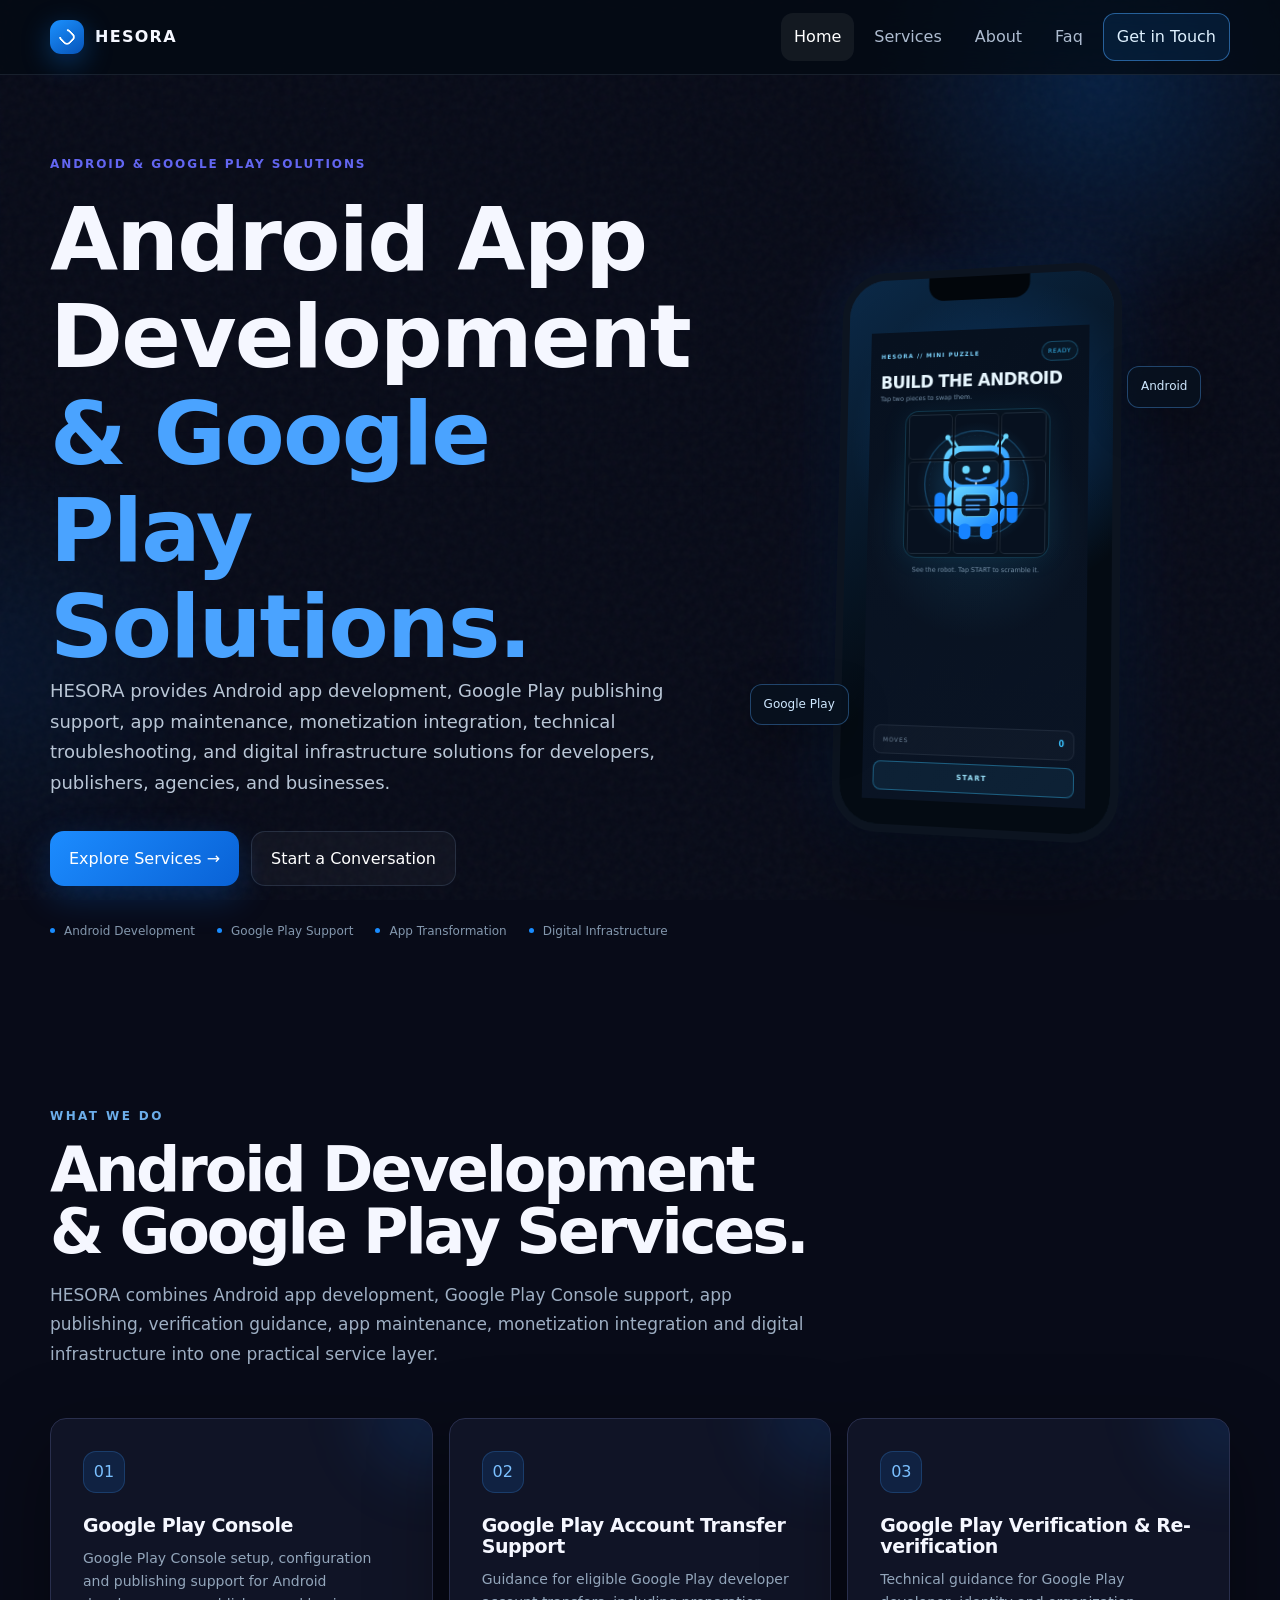
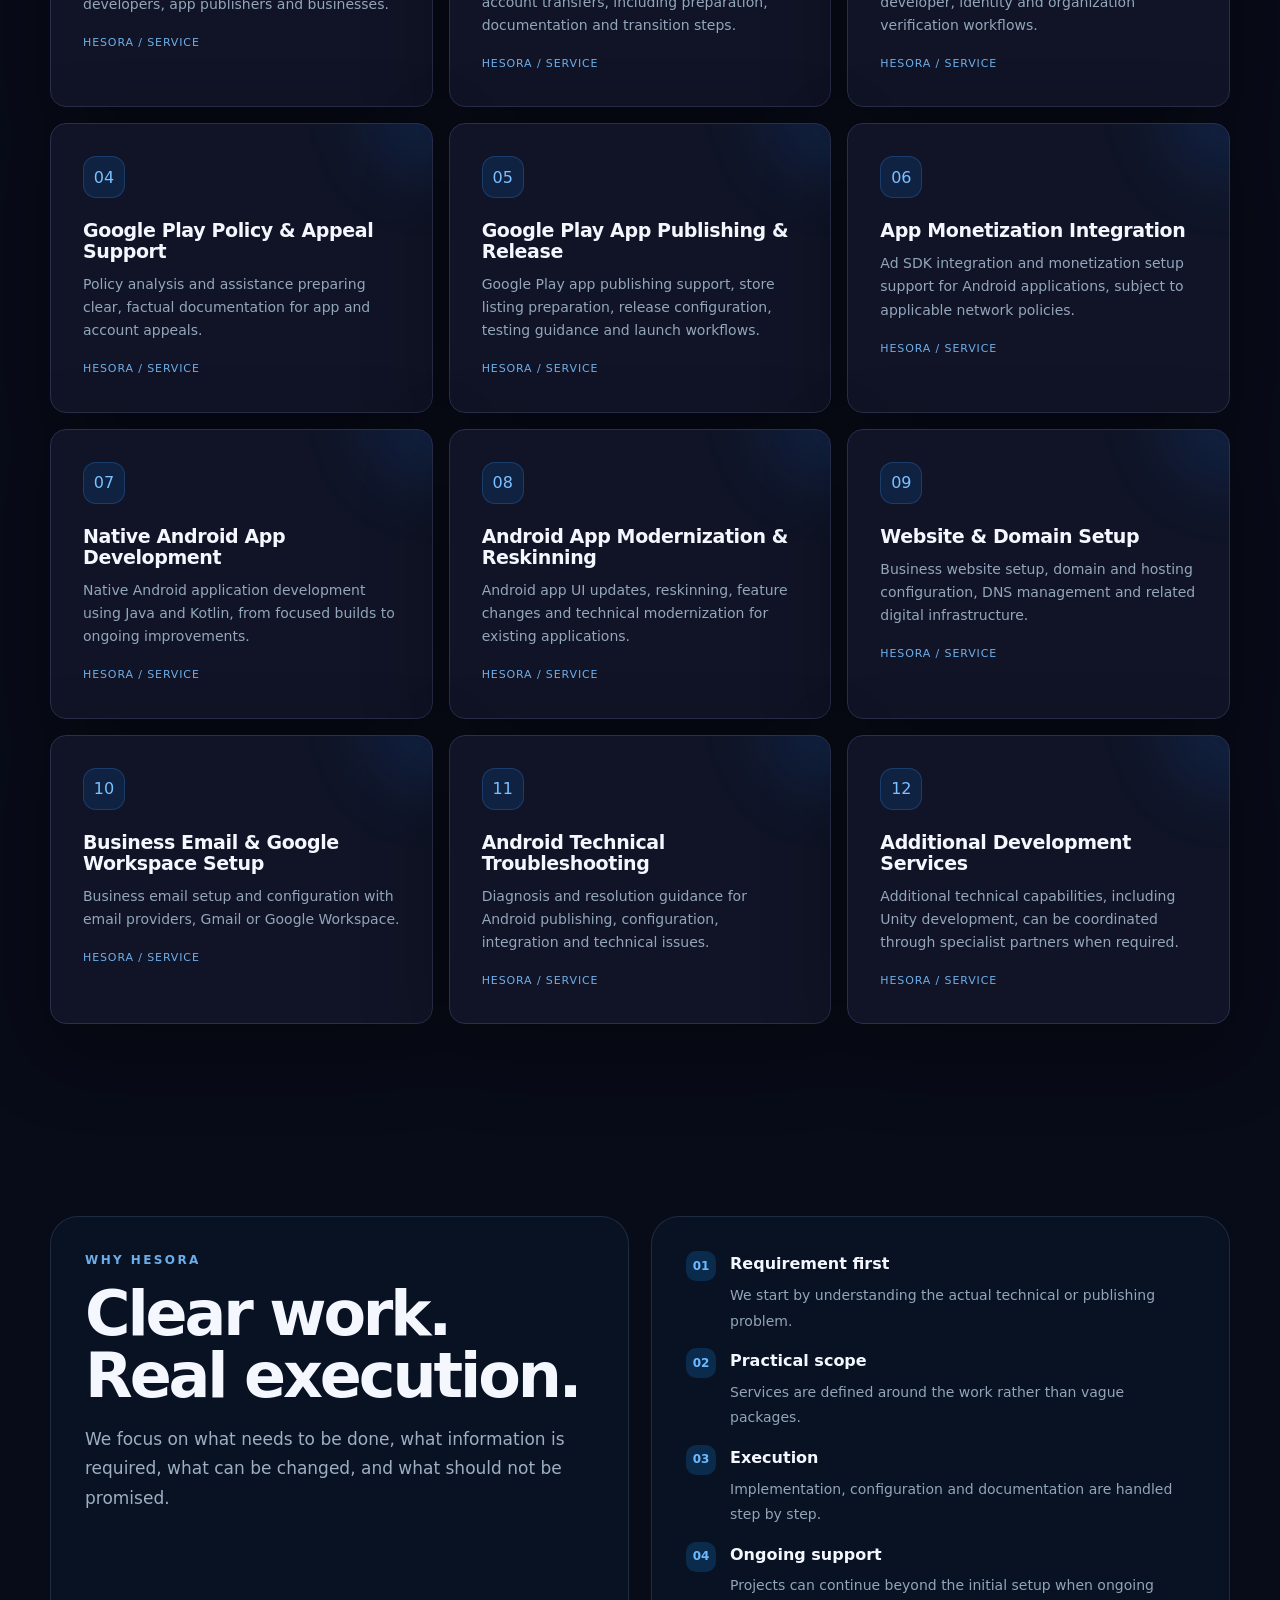
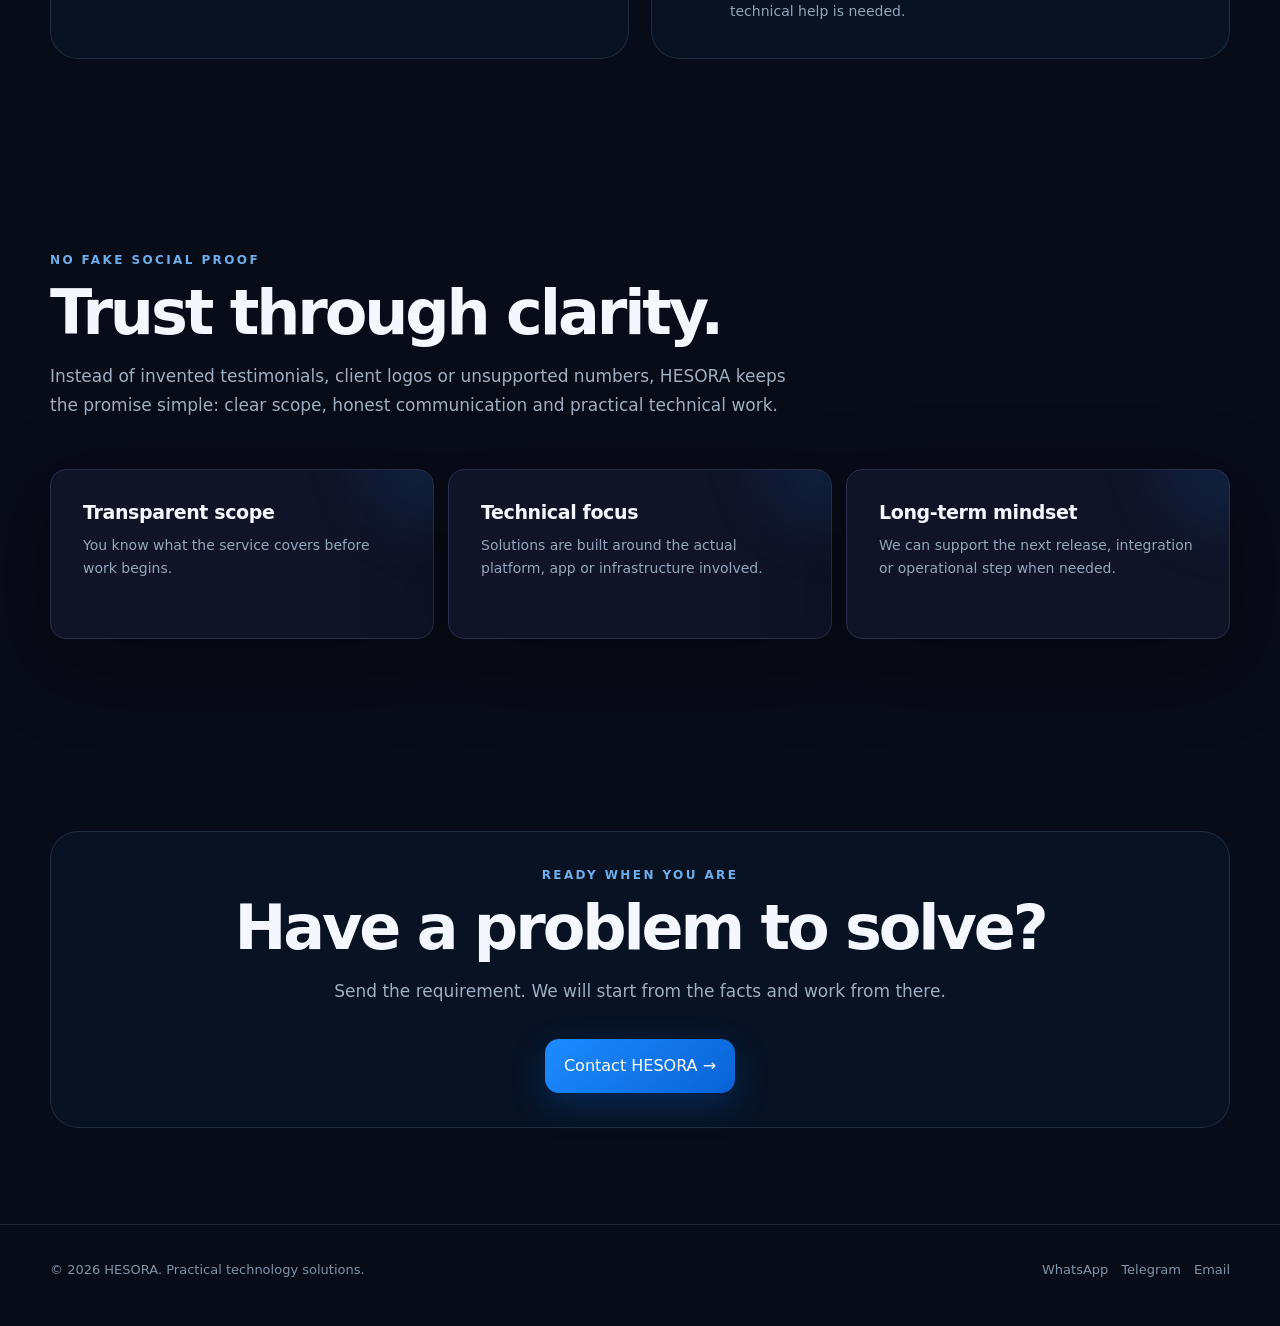
==== commit 8305a107: "HESORA V2 - Add CSS foundation" ====
--- a/index.html
+++ b/index.html
@@ -409,6 +409,15 @@
   .robot-particle,.coreRing,.signalNode,.float{animation:none}
 }
 </style>
+<link rel="stylesheet" href="css/tokens.css">
+<link rel="stylesheet" href="css/reset.css">
+<link rel="stylesheet" href="css/base.css">
+<link rel="stylesheet" href="css/typography.css">
+<link rel="stylesheet" href="css/layout.css">
+<link rel="stylesheet" href="css/components.css">
+<link rel="stylesheet" href="css/pages.css">
+<link rel="stylesheet" href="css/utilities.css">
+<link rel="stylesheet" href="css/responsive.css">
 </head>
 
 <body>
--- a/css/tokens.css
+++ b/css/tokens.css
@@ -0,0 +1,46 @@
+:root {
+  /* HESORA Colors */
+  --color-bg: #080B18;
+  --color-surface: #101426;
+  --color-surface-elevated: #181D35;
+
+  --color-primary: #6366F1;
+  --color-secondary: #8B5CF6;
+
+  --color-text: #F5F7FF;
+  --color-text-secondary: #A6ABC4;
+  --color-text-muted: #78839D;
+
+  --color-border: #292F4D;
+
+  /* HESORA Spacing */
+  --space-1: 4px;
+  --space-2: 8px;
+  --space-3: 12px;
+  --space-4: 16px;
+  --space-5: 20px;
+  --space-6: 24px;
+  --space-7: 32px;
+  --space-8: 40px;
+  --space-9: 48px;
+  --space-10: 64px;
+  --space-11: 80px;
+  --space-12: 96px;
+  --space-13: 120px;
+
+  /* HESORA Radius */
+  --radius-sm: 8px;
+  --radius-md: 12px;
+  --radius-lg: 16px;
+  --radius-xl: 20px;
+  --radius-2xl: 24px;
+  --radius-pill: 999px;
+
+  /* HESORA Layout */
+  --container-max: 1280px;
+
+  /* HESORA Motion */
+  --transition-fast: 160ms ease;
+  --transition-base: 240ms ease;
+  --transition-slow: 400ms ease;
+}
--- a/css/base.css
+++ b/css/base.css
@@ -0,0 +1,31 @@
+/* HESORA Base Styles */
+
+html {
+  background: var(--color-bg);
+  color: var(--color-text);
+  font-family: Inter, system-ui, -apple-system, BlinkMacSystemFont, "Segoe UI", sans-serif;
+  font-size: 16px;
+  line-height: 1.6;
+}
+
+body {
+  min-width: 320px;
+  background: var(--color-bg);
+  color: var(--color-text);
+  overflow-x: hidden;
+}
+
+a {
+  color: inherit;
+  text-decoration: none;
+}
+
+button {
+  border: 0;
+  cursor: pointer;
+}
+
+::selection {
+  background: var(--color-primary);
+  color: var(--color-text);
+}
--- a/css/typography.css
+++ b/css/typography.css
@@ -0,0 +1,48 @@
+/* HESORA Typography */
+
+h1,
+h2,
+h3,
+h4 {
+  color: var(--color-text);
+  font-weight: 700;
+  line-height: 1.1;
+  letter-spacing: -0.02em;
+}
+
+h1 {
+  font-size: clamp(2.75rem, 7vw, 5.5rem);
+  font-weight: 800;
+}
+
+h2 {
+  font-size: clamp(2rem, 4vw, 3.5rem);
+}
+
+h3 {
+  font-size: clamp(1.5rem, 2.5vw, 2rem);
+}
+
+h4 {
+  font-size: 1.25rem;
+}
+
+p {
+  color: var(--color-text-secondary);
+}
+
+.text-muted {
+  color: var(--color-text-muted);
+}
+
+.text-secondary {
+  color: var(--color-text-secondary);
+}
+
+.eyebrow {
+  color: var(--color-primary);
+  font-size: 0.75rem;
+  font-weight: 700;
+  letter-spacing: 0.16em;
+  text-transform: uppercase;
+}
--- a/css/layout.css
+++ b/css/layout.css
@@ -0,0 +1,71 @@
+/* HESORA Layout System */
+
+.container {
+  width: min(100% - 40px, var(--container-max));
+  margin-inline: auto;
+}
+
+.section {
+  padding-block: var(--space-12);
+}
+
+.section-header {
+  max-width: 720px;
+  margin-bottom: var(--space-8);
+}
+
+.section-header p {
+  margin-top: var(--space-4);
+  font-size: 1.05rem;
+}
+
+.grid {
+  display: grid;
+  gap: var(--space-6);
+}
+
+.grid-2 {
+  grid-template-columns: repeat(2, minmax(0, 1fr));
+}
+
+.grid-3 {
+  grid-template-columns: repeat(3, minmax(0, 1fr));
+}
+
+.grid-4 {
+  grid-template-columns: repeat(4, minmax(0, 1fr));
+}
+
+.stack {
+  display: flex;
+  flex-direction: column;
+}
+
+.cluster {
+  display: flex;
+  flex-wrap: wrap;
+  align-items: center;
+  gap: var(--space-4);
+}
+
+@media (max-width: 767px) {
+  .container {
+    width: min(100% - 32px, var(--container-max));
+  }
+
+  .section {
+    padding-block: var(--space-10);
+  }
+
+  .grid-2,
+  .grid-3,
+  .grid-4 {
+    grid-template-columns: 1fr;
+  }
+}
+
+@media (min-width: 768px) and (max-width: 1023px) {
+  .grid-4 {
+    grid-template-columns: repeat(2, minmax(0, 1fr));
+  }
+}
--- a/css/components.css
+++ b/css/components.css
@@ -0,0 +1,111 @@
+/* HESORA Components */
+
+/* Buttons */
+
+.button {
+  display: inline-flex;
+  align-items: center;
+  justify-content: center;
+  min-height: 48px;
+  padding: 0 var(--space-6);
+  border: 1px solid transparent;
+  border-radius: var(--radius-sm);
+  font-size: 0.95rem;
+  font-weight: 600;
+  transition:
+    transform var(--transition-fast),
+    background-color var(--transition-fast),
+    border-color var(--transition-fast);
+}
+
+.button:hover {
+  transform: translateY(-2px);
+}
+
+.button:focus-visible {
+  outline: 2px solid var(--color-primary);
+  outline-offset: 3px;
+}
+
+.button-primary {
+  background: var(--color-primary);
+  color: var(--color-text);
+}
+
+.button-primary:hover {
+  background: var(--color-secondary);
+}
+
+.button-secondary {
+  background: var(--color-surface);
+  border-color: var(--color-border);
+  color: var(--color-text);
+}
+
+.button-secondary:hover {
+  border-color: var(--color-primary);
+}
+
+/* Cards */
+
+.card {
+  padding: var(--space-7);
+  background: var(--color-surface);
+  border: 1px solid var(--color-border);
+  border-radius: var(--radius-lg);
+  transition:
+    transform var(--transition-base),
+    border-color var(--transition-base),
+    background-color var(--transition-base);
+}
+
+.card:hover {
+  transform: translateY(-3px);
+  border-color: var(--color-primary);
+  background: var(--color-surface-elevated);
+}
+
+/* Badges */
+
+.badge {
+  display: inline-flex;
+  align-items: center;
+  min-height: 28px;
+  padding: 0 var(--space-3);
+  border: 1px solid var(--color-border);
+  border-radius: var(--radius-pill);
+  color: var(--color-text-secondary);
+  font-size: 0.75rem;
+  font-weight: 600;
+}
+
+/* Dividers */
+
+.divider {
+  width: 100%;
+  height: 1px;
+  background: var(--color-border);
+}
+
+/* Links */
+
+.text-link {
+  color: var(--color-text);
+  font-weight: 600;
+}
+
+.text-link:hover {
+  color: var(--color-primary);
+}
+
+@media (prefers-reduced-motion: reduce) {
+  .button,
+  .card {
+    transition: none;
+  }
+
+  .button:hover,
+  .card:hover {
+    transform: none;
+  }
+}
--- a/css/pages.css
+++ b/css/pages.css
@@ -0,0 +1,6 @@
+/* HESORA Page-Specific Styles */
+
+/*
+  Page-specific styles will be added here
+  as individual HESORA pages are built.
+*/
--- a/css/utilities.css
+++ b/css/utilities.css
@@ -0,0 +1,45 @@
+/* HESORA Utility Classes */
+
+.text-center {
+  text-align: center;
+}
+
+.text-left {
+  text-align: left;
+}
+
+.w-full {
+  width: 100%;
+}
+
+.hidden {
+  display: none !important;
+}
+
+.visually-hidden {
+  position: absolute;
+  width: 1px;
+  height: 1px;
+  padding: 0;
+  margin: -1px;
+  overflow: hidden;
+  clip: rect(0, 0, 0, 0);
+  white-space: nowrap;
+  border: 0;
+}
+
+.no-scroll {
+  overflow: hidden;
+}
+
+@media (max-width: 767px) {
+  .mobile-hidden {
+    display: none !important;
+  }
+}
+
+@media (min-width: 768px) {
+  .desktop-hidden {
+    display: none !important;
+  }
+}
--- a/css/responsive.css
+++ b/css/responsive.css
@@ -0,0 +1,37 @@
+/* HESORA Responsive Rules */
+
+/* Tablet */
+
+@media (max-width: 1023px) {
+  .section {
+    padding-block: var(--space-11);
+  }
+}
+
+/* Mobile */
+
+@media (max-width: 767px) {
+  .section-header {
+    margin-bottom: var(--space-6);
+  }
+
+  .button {
+    width: 100%;
+  }
+
+  .cluster {
+    align-items: stretch;
+  }
+}
+
+/* Small Mobile */
+
+@media (max-width: 480px) {
+  .container {
+    width: min(100% - 24px, var(--container-max));
+  }
+
+  .section {
+    padding-block: var(--space-9);
+  }
+}
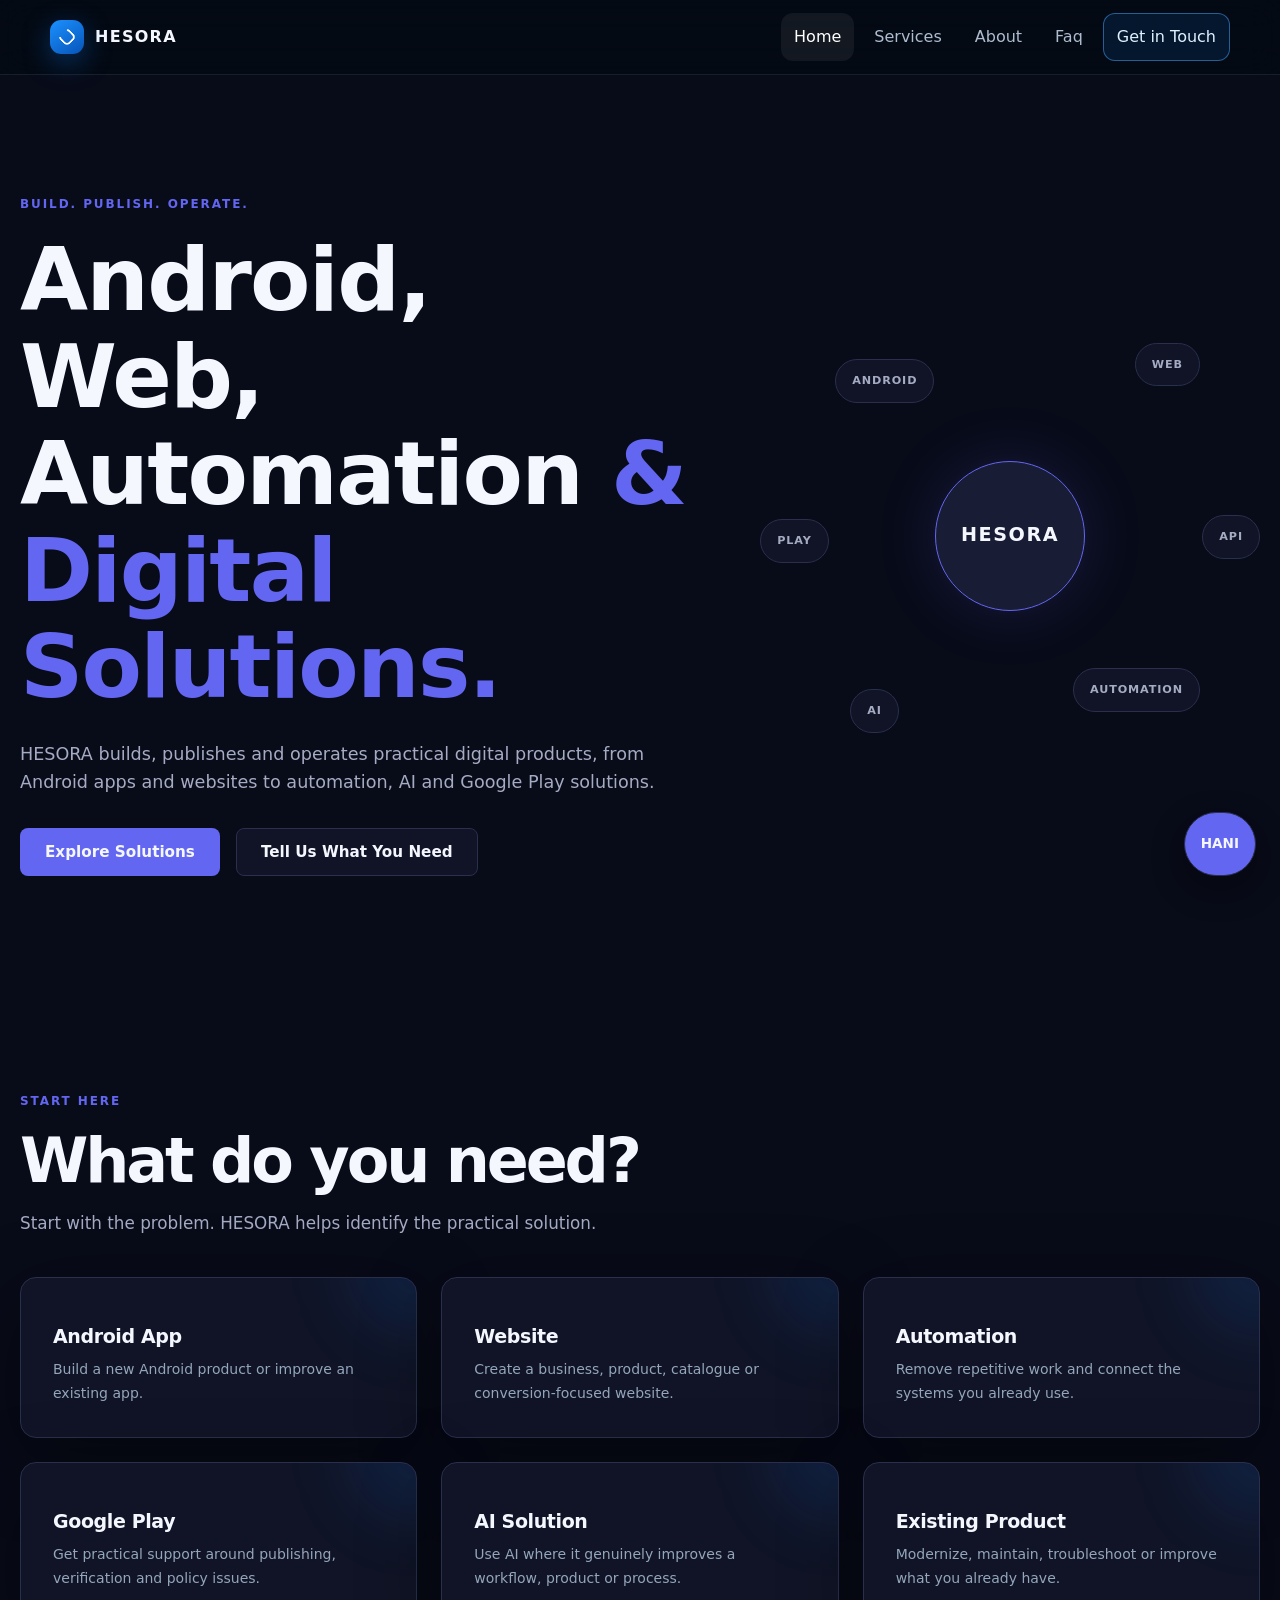
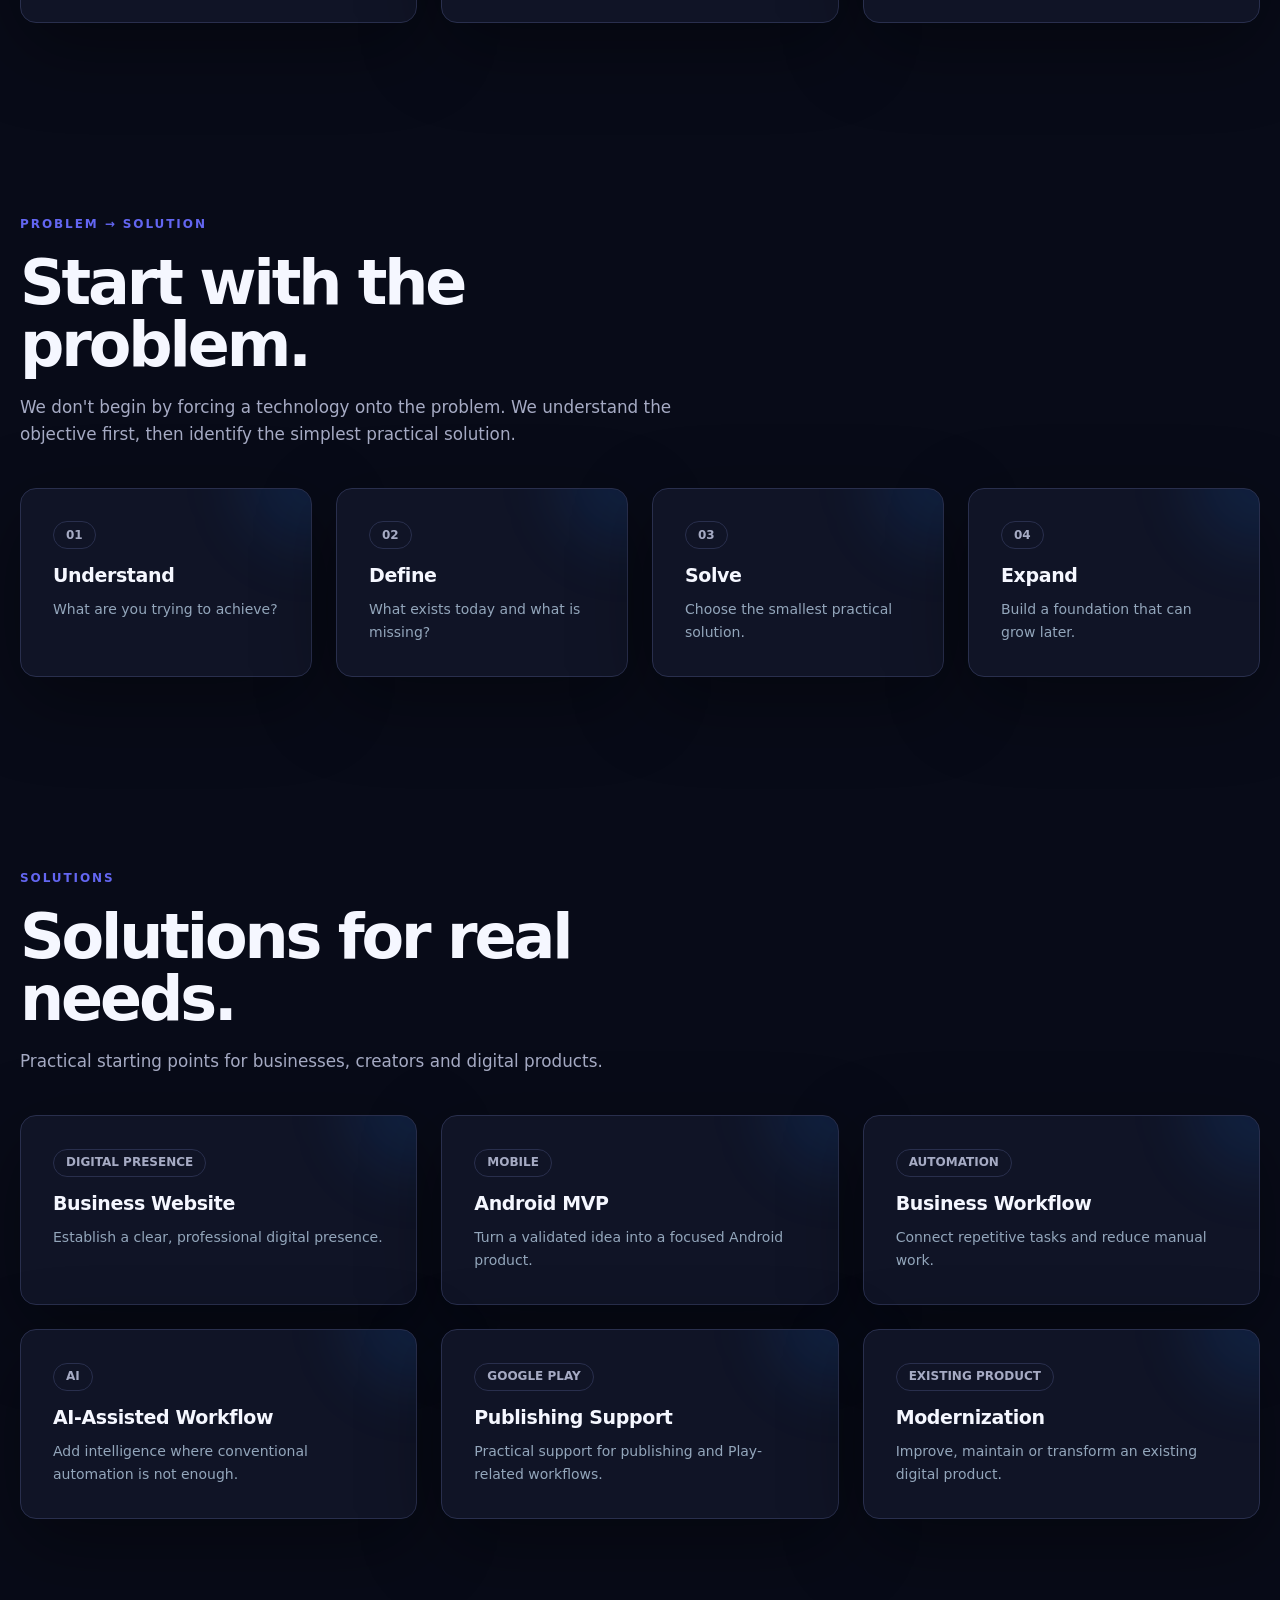
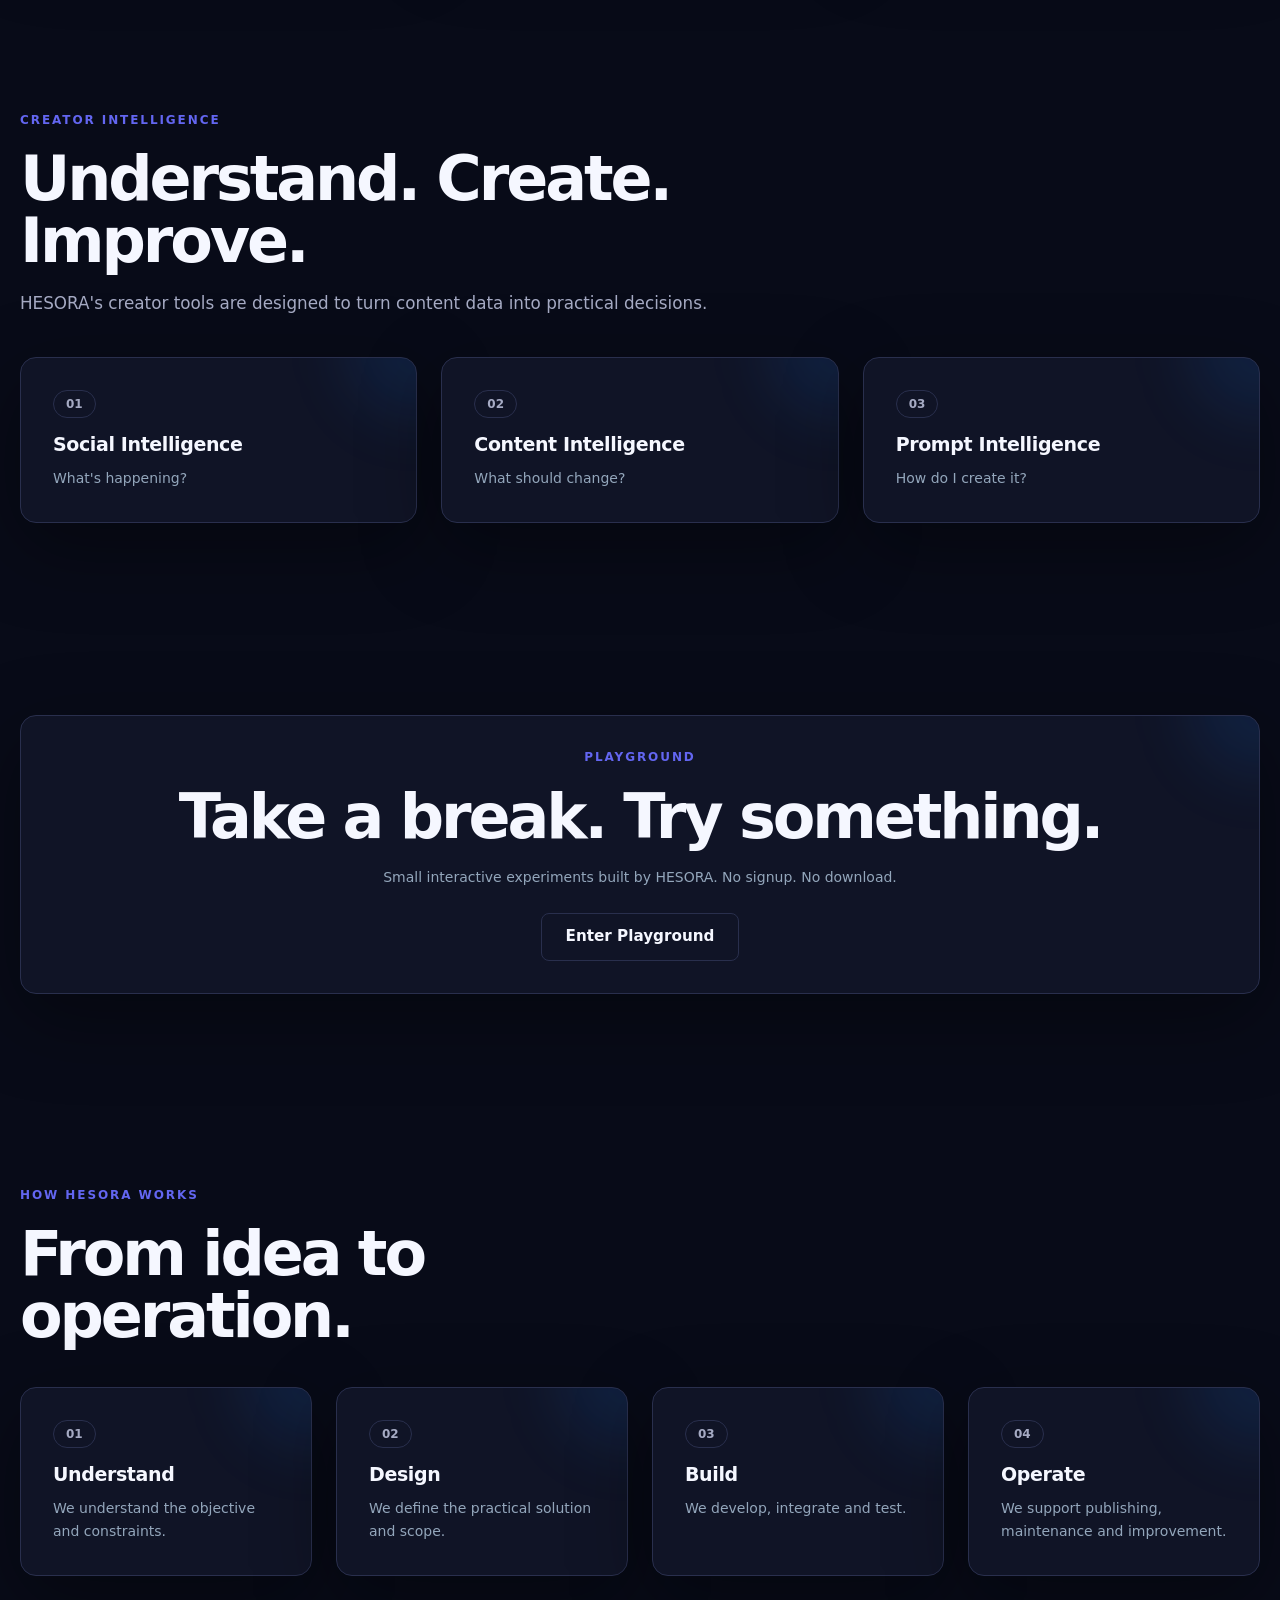
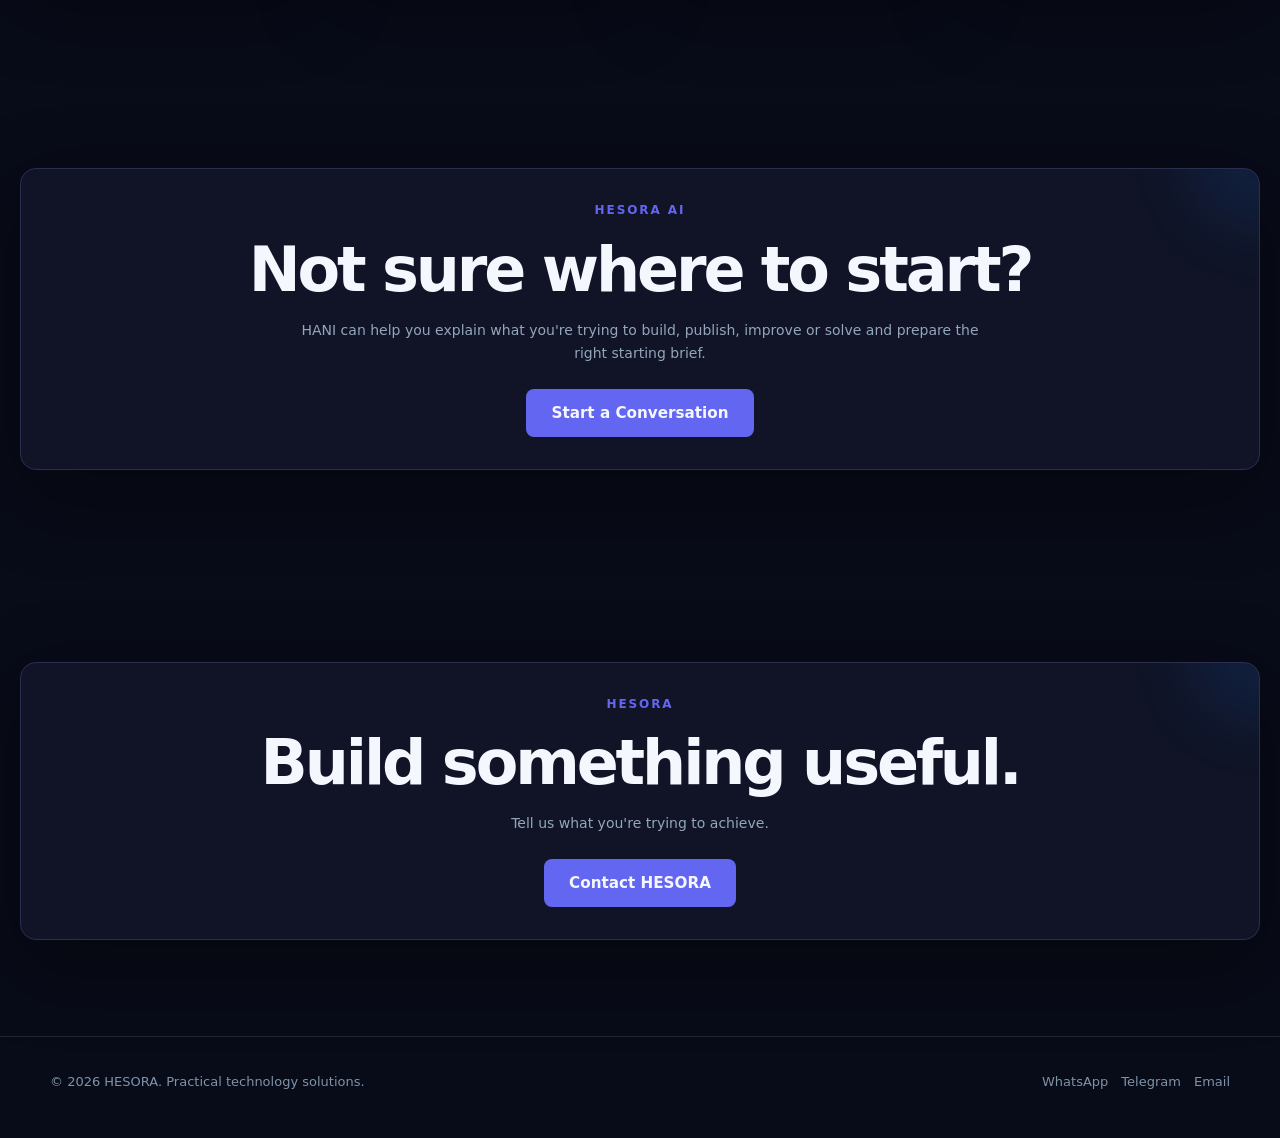
==== commit 9ca935f6: "HESORA V2 - HANI frontend foundation" ====
--- a/index.html
+++ b/index.html
@@ -85,7 +85,7 @@
   position:fixed;inset:0;pointer-events:none;opacity:.035;
   background-image:url("data:image/svg+xml,%3Csvg viewBox='0 0 160 160' xmlns='http://www.w3.org/2000/svg'%3E%3Cfilter id='n'%3E%3CfeTurbulence type='fractalNoise' baseFrequency='.8' numOctaves='3' stitchTiles='stitch'/%3E%3C/filter%3E%3Crect width='100%25' height='100%25' filter='url(%23n)'/%3E%3C/svg%3E");
 }
-.grid{
+.legacy-grid{
   position:fixed;inset:0;pointer-events:none;opacity:.22;
   background-image:linear-gradient(rgba(100,160,220,.055) 1px,transparent 1px),linear-gradient(90deg,rgba(100,160,220,.055) 1px,transparent 1px);
   background-size:54px 54px;
@@ -418,15 +418,16 @@
 <link rel="stylesheet" href="css/pages.css">
 <link rel="stylesheet" href="css/utilities.css">
 <link rel="stylesheet" href="css/responsive.css">
+<script src="js/navigation.js"></script>
 </head>
 
 <body>
-<div class="noise"></div>
-<div class="grid"></div>
-<div class="orb one"></div>
-<div class="orb two"></div>
+ 
 <div id="app"></div>
-
+ <script src="js/hani/launcher.js"></script>
+<script src="js/hani/message.js"></script>
+<script src="js/hani/input.js"></script>
+<script src="js/app.js"></script>
 <script>
 const services=[
   ["Google Play Console","Google Play Console setup, configuration and publishing support for Android developers, app publishers and businesses."],
@@ -508,117 +509,310 @@
 function home(){
   return `${nav("home")}
   <main>
+
+    <!-- HERO -->
     <section class="hero">
-      <div class="wrap heroGrid">
-        <div class="reveal">
-          <div class="eyebrow">ANDROID & GOOGLE PLAY SOLUTIONS</div>
-          <h1>Android App Development<br><span class="blue">&amp; Google Play Solutions.</span></h1>
-          <p class="lead">${pageData.home.sub}</p>
-          <div class="actions">
-            <button class="btn primary" onclick="go('services')">Explore Services →</button>
-            <button class="btn" onclick="go('contact')">Start a Conversation</button>
-          </div>
-          <div class="mini">
-            <span>Android Development</span>
-            <span>Google Play Support</span>
-            <span>App Transformation</span>
-            <span>Digital Infrastructure</span>
-          </div>
-        </div>
-
-        <div class="deviceWrap reveal" id="deviceArea">
-          <div class="device" id="device">
-            <div class="notch"></div>
-            <div class="screen">
-              <div class="puzzleGame">
-                <div class="puzzleTop">
-                  <small>HESORA // MINI PUZZLE</small>
-                  <span class="puzzleStatus">READY</span>
-                </div>
-                <div class="puzzleTitle">
-                  <strong>BUILD THE ANDROID</strong>
-                  <span>Tap two pieces to swap them.</span>
-                </div>
-                <div class="puzzleBoard" id="puzzleBoard"></div>
-                <div class="puzzleHint" id="puzzleHint">See the robot. Tap START to scramble it.</div>
-                <div class="puzzleScore">
-                  <span>MOVES</span>
-                  <strong id="puzzleScore">0</strong>
-                </div>
-                <button class="puzzleStart" id="puzzleStart">START</button>
-              </div>
-            </div>
-          </div>
-          <div class="float f1">Android</div>
-          <div class="float f2">Google Play</div>
+      <div class="container hero-grid">
+        <div class="hero-content">
+          <div class="eyebrow">BUILD. PUBLISH. OPERATE.</div>
+
+          <h1>
+            Android, Web, Automation
+            <span>& Digital Solutions.</span>
+          </h1>
+
+          <p class="hero-description">
+            HESORA builds, publishes and operates practical digital products,
+            from Android apps and websites to automation, AI and Google Play solutions.
+          </p>
+
+          <div class="cluster hero-actions">
+            <a class="button button-primary" href="#solutions">
+              Explore Solutions
+            </a>
+
+            <a class="button button-secondary" href="#needs">
+              Tell Us What You Need
+            </a>
+          </div>
+        </div>
+
+        <div class="hero-system" aria-label="HESORA technology system">
+          <div class="hero-system-core">
+            HESORA
+          </div>
+
+          <div class="hero-node hero-node-1">ANDROID</div>
+          <div class="hero-node hero-node-2">WEB</div>
+          <div class="hero-node hero-node-3">API</div>
+          <div class="hero-node hero-node-4">AUTOMATION</div>
+          <div class="hero-node hero-node-5">AI</div>
+          <div class="hero-node hero-node-6">PLAY</div>
         </div>
       </div>
     </section>
 
-    <section class="section">
-      <div class="wrap">
-        <div class="sectionHead reveal">
-          <div class="kicker">WHAT WE DO</div>
-          <h2>Android Development &amp; Google Play Services.</h2>
-          <p class="sub">HESORA combines Android app development, Google Play Console support, app publishing, verification guidance, app maintenance, monetization integration and digital infrastructure into one practical service layer.</p>
-        </div>
-        ${serviceCards()}
+    <!-- WHAT DO YOU NEED -->
+    <section class="section" id="needs">
+      <div class="container">
+        <div class="section-header">
+          <div class="eyebrow">START HERE</div>
+          <h2>What do you need?</h2>
+          <p>
+            Start with the problem. HESORA helps identify the practical solution.
+          </p>
+        </div>
+
+        <div class="grid grid-3">
+          <a class="card" href="#solutions">
+            <h3>Android App</h3>
+            <p>Build a new Android product or improve an existing app.</p>
+          </a>
+
+          <a class="card" href="#solutions">
+            <h3>Website</h3>
+            <p>Create a business, product, catalogue or conversion-focused website.</p>
+          </a>
+
+          <a class="card" href="#solutions">
+            <h3>Automation</h3>
+            <p>Remove repetitive work and connect the systems you already use.</p>
+          </a>
+
+          <a class="card" href="#solutions">
+            <h3>Google Play</h3>
+            <p>Get practical support around publishing, verification and policy issues.</p>
+          </a>
+
+          <a class="card" href="#solutions">
+            <h3>AI Solution</h3>
+            <p>Use AI where it genuinely improves a workflow, product or process.</p>
+          </a>
+
+          <a class="card" href="#solutions">
+            <h3>Existing Product</h3>
+            <p>Modernize, maintain, troubleshoot or improve what you already have.</p>
+          </a>
+        </div>
       </div>
     </section>
 
-    <section class="section">
-      <div class="wrap">
-        <div class="split">
-          <div class="panel reveal">
-            <div class="kicker">WHY HESORA</div>
-            <h2>Clear work.<br>Real execution.</h2>
-            <p class="sub">We focus on what needs to be done, what information is required, what can be changed, and what should not be promised.</p>
-          </div>
-          <div class="panel reveal">
-            <div class="list">
-              ${[
-                ["01","Requirement first","We start by understanding the actual technical or publishing problem."],
-                ["02","Practical scope","Services are defined around the work rather than vague packages."],
-                ["03","Execution","Implementation, configuration and documentation are handled step by step."],
-                ["04","Ongoing support","Projects can continue beyond the initial setup when ongoing technical help is needed."]
-              ].map(x=>`<div class="listItem"><div class="num">${x[0]}</div><div><strong>${x[1]}</strong><span>${x[2]}</span></div></div>`).join("")}
-            </div>
+    <!-- PROBLEM FIRST -->
+    <section class="section" id="solutions">
+      <div class="container">
+        <div class="section-header">
+          <div class="eyebrow">PROBLEM → SOLUTION</div>
+          <h2>Start with the problem.</h2>
+          <p>
+            We don't begin by forcing a technology onto the problem.
+            We understand the objective first, then identify the simplest practical solution.
+          </p>
+        </div>
+
+        <div class="grid grid-4">
+          <div class="card">
+            <span class="badge">01</span>
+            <h3>Understand</h3>
+            <p>What are you trying to achieve?</p>
+          </div>
+
+          <div class="card">
+            <span class="badge">02</span>
+            <h3>Define</h3>
+            <p>What exists today and what is missing?</p>
+          </div>
+
+          <div class="card">
+            <span class="badge">03</span>
+            <h3>Solve</h3>
+            <p>Choose the smallest practical solution.</p>
+          </div>
+
+          <div class="card">
+            <span class="badge">04</span>
+            <h3>Expand</h3>
+            <p>Build a foundation that can grow later.</p>
           </div>
         </div>
       </div>
     </section>
 
+    <!-- SOLUTIONS -->
     <section class="section">
-      <div class="wrap">
-        <div class="sectionHead reveal">
-          <div class="kicker">NO FAKE SOCIAL PROOF</div>
-          <h2>Trust through clarity.</h2>
-          <p class="sub">Instead of invented testimonials, client logos or unsupported numbers, HESORA keeps the promise simple: clear scope, honest communication and practical technical work.</p>
-        </div>
-        <div class="trust">
-          <div class="card reveal"><h3>Transparent scope</h3><p>You know what the service covers before work begins.</p></div>
-          <div class="card reveal"><h3>Technical focus</h3><p>Solutions are built around the actual platform, app or infrastructure involved.</p></div>
-          <div class="card reveal"><h3>Long-term mindset</h3><p>We can support the next release, integration or operational step when needed.</p></div>
+      <div class="container">
+        <div class="section-header">
+          <div class="eyebrow">SOLUTIONS</div>
+          <h2>Solutions for real needs.</h2>
+          <p>
+            Practical starting points for businesses, creators and digital products.
+          </p>
+        </div>
+
+        <div class="grid grid-3">
+          <div class="card">
+            <span class="badge">DIGITAL PRESENCE</span>
+            <h3>Business Website</h3>
+            <p>Establish a clear, professional digital presence.</p>
+          </div>
+
+          <div class="card">
+            <span class="badge">MOBILE</span>
+            <h3>Android MVP</h3>
+            <p>Turn a validated idea into a focused Android product.</p>
+          </div>
+
+          <div class="card">
+            <span class="badge">AUTOMATION</span>
+            <h3>Business Workflow</h3>
+            <p>Connect repetitive tasks and reduce manual work.</p>
+          </div>
+
+          <div class="card">
+            <span class="badge">AI</span>
+            <h3>AI-Assisted Workflow</h3>
+            <p>Add intelligence where conventional automation is not enough.</p>
+          </div>
+
+          <div class="card">
+            <span class="badge">GOOGLE PLAY</span>
+            <h3>Publishing Support</h3>
+            <p>Practical support for publishing and Play-related workflows.</p>
+          </div>
+
+          <div class="card">
+            <span class="badge">EXISTING PRODUCT</span>
+            <h3>Modernization</h3>
+            <p>Improve, maintain or transform an existing digital product.</p>
+          </div>
         </div>
       </div>
     </section>
 
+    <!-- CREATOR INTELLIGENCE -->
     <section class="section">
-      <div class="wrap">
-        <div class="panel reveal" style="text-align:center">
-          <div class="kicker">READY WHEN YOU ARE</div>
-          <h2>Have a problem to solve?</h2>
-          <p class="sub">Send the requirement. We will start from the facts and work from there.</p>
-          <div class="actions" style="justify-content:center">
-            <button class="btn primary" onclick="go('contact')">Contact HESORA →</button>
-          </div>
+      <div class="container">
+        <div class="section-header">
+          <div class="eyebrow">CREATOR INTELLIGENCE</div>
+          <h2>Understand. Create. Improve.</h2>
+          <p>
+            HESORA's creator tools are designed to turn content data into practical decisions.
+          </p>
+        </div>
+
+        <div class="grid grid-3">
+          <a class="card" href="#creator-intelligence">
+            <span class="badge">01</span>
+            <h3>Social Intelligence</h3>
+            <p>What's happening?</p>
+          </a>
+
+          <a class="card" href="#creator-intelligence">
+            <span class="badge">02</span>
+            <h3>Content Intelligence</h3>
+            <p>What should change?</p>
+          </a>
+
+          <a class="card" href="#creator-intelligence">
+            <span class="badge">03</span>
+            <h3>Prompt Intelligence</h3>
+            <p>How do I create it?</p>
+          </a>
         </div>
       </div>
     </section>
-  </main>${footer()}`;
-}
-
-function servicesPage(){
+
+    <!-- PLAYGROUND -->
+    <section class="section">
+      <div class="container">
+        <div class="card playground-preview">
+          <div class="eyebrow">PLAYGROUND</div>
+          <h2>Take a break. Try something.</h2>
+          <p>
+            Small interactive experiments built by HESORA.
+            No signup. No download.
+          </p>
+
+          <a class="button button-secondary" href="#playground">
+            Enter Playground
+          </a>
+        </div>
+      </div>
+    </section>
+
+    <!-- HOW HESORA WORKS -->
+    <section class="section">
+      <div class="container">
+        <div class="section-header">
+          <div class="eyebrow">HOW HESORA WORKS</div>
+          <h2>From idea to operation.</h2>
+        </div>
+
+        <div class="grid grid-4">
+          <div class="card">
+            <span class="badge">01</span>
+            <h3>Understand</h3>
+            <p>We understand the objective and constraints.</p>
+          </div>
+
+          <div class="card">
+            <span class="badge">02</span>
+            <h3>Design</h3>
+            <p>We define the practical solution and scope.</p>
+          </div>
+
+          <div class="card">
+            <span class="badge">03</span>
+            <h3>Build</h3>
+            <p>We develop, integrate and test.</p>
+          </div>
+
+          <div class="card">
+            <span class="badge">04</span>
+            <h3>Operate</h3>
+            <p>We support publishing, maintenance and improvement.</p>
+          </div>
+        </div>
+      </div>
+    </section>
+
+    <!-- HANI -->
+    <section class="section" id="hani">
+      <div class="container">
+        <div class="card hani-preview">
+          <div class="eyebrow">HESORA AI</div>
+          <h2>Not sure where to start?</h2>
+          <p>
+            HANI can help you explain what you're trying to build, publish,
+            improve or solve and prepare the right starting brief.
+          </p>
+
+          <a class="button button-primary" href="contact.html">
+            Start a Conversation
+          </a>
+        </div>
+      </div>
+    </section>
+
+    <!-- FINAL CTA -->
+    <section class="section">
+      <div class="container">
+        <div class="card final-cta">
+          <div class="eyebrow">HESORA</div>
+          <h2>Build something useful.</h2>
+          <p>
+            Tell us what you're trying to achieve.
+          </p>
+
+          <a class="button button-primary" href="contact.html">
+            Contact HESORA
+          </a>
+        </div>
+      </div>
+    </section>
+
+  </main>
+  ${footer()}`;
+}function servicesPage(){
   return `${nav("services")}
   <main>
     <section class="pageHero"><div class="wrap"><div class="kicker">SERVICES</div><h1>${pageData.services.title}</h1><p class="sub">${pageData.services.sub}</p></div></section>
@@ -909,12 +1103,6 @@
   window.scrollTo({top:0,behavior:"instant"});
 }
 
-function go(page){
-  history.pushState({},'',`#${page}`);
-  render(page);
-  document.querySelector(".mobileLinks")?.classList.remove("open");
-}
-
 window.addEventListener("popstate",()=>render(location.hash.slice(1)||"home"));
 window.addEventListener("hashchange",()=>render(location.hash.slice(1)||"home"));
 
--- a/css/components.css
+++ b/css/components.css
@@ -108,4 +108,242 @@
   .card:hover {
     transform: none;
   }
-}+}/* HANI Launcher */
+
+.hani-launcher {
+  position: fixed;
+  right: 24px;
+  bottom: 24px;
+  z-index: 1000;
+
+  min-width: 64px;
+  height: 64px;
+  padding: 0 16px;
+
+  border: 1px solid var(--color-border);
+  border-radius: var(--radius-pill);
+
+  background: var(--color-primary);
+  color: var(--color-text);
+
+  font-size: 0.85rem;
+  font-weight: 700;
+
+  box-shadow: 0 12px 32px rgba(0, 0, 0, 0.35);
+
+  transition:
+    transform var(--transition-fast),
+    background-color var(--transition-fast);
+}
+
+.hani-launcher:hover {
+  transform: translateY(-3px);
+  background: var(--color-secondary);
+}
+
+.hani-launcher:focus-visible {
+  outline: 2px solid var(--color-text);
+  outline-offset: 4px;
+}/* HANI Window */
+
+.hani-window {
+  position: fixed;
+  right: 24px;
+  bottom: 92px;bottom: 92px;
+  z-index: 999;
+
+  width: min(380px, calc(100vw - 32px));
+height: min(480px, calc(100vh - 120px));
+
+  background: var(--color-surface);
+  border: 1px solid var(--color-border);
+  border-radius: var(--radius-xl);
+
+  box-shadow: 0 24px 60px rgba(0, 0, 0, 0.45);
+
+  overflow: hidden;
+
+  opacity: 0;
+  visibility: hidden;
+  transform: translateY(16px) scale(0.98);
+
+  transition:
+    opacity var(--transition-base),
+    visibility var(--transition-base),
+    transform var(--transition-base);
+}
+
+.hani-window.open {
+  opacity: 1;
+  visibility: visible;
+  transform: translateY(0) scale(1);
+}
+
+.hani-window-inner {
+  display: flex;
+  flex-direction: column;
+  height: 100%;
+}
+
+.hani-header {
+  display: flex;
+  align-items: center;
+  justify-content: space-between;
+
+  padding: var(--space-5) var(--space-6);
+
+  border-bottom: 1px solid var(--color-border);
+  background: var(--color-surface-elevated);
+}
+
+.hani-header strong {
+  color: var(--color-text);
+  font-size: 1rem;
+}
+
+.hani-header button {
+  width: 36px;
+  height: 36px;
+
+  border-radius: var(--radius-sm);
+
+  background: transparent;
+  color: var(--color-text-secondary);
+
+  font-size: 1.5rem;
+}
+
+.hani-header button:hover {
+  background: var(--color-border);
+  color: var(--color-text);
+}
+
+.hani-body {
+  flex: 1;
+  padding: var(--space-6);
+  overflow-y: auto;
+}
+
+.hani-body p + p {
+  margin-top: var(--space-4);
+}
+
+@media (max-width: 767px) {
+  .hani-window {
+    right: 16px;
+    bottom: 88px;
+    width: calc(100vw - 32px);
+    height: min(560px, calc(100vh - 120px));
+  }
+}.hani-header > div {
+  display: flex;
+  flex-direction: column;
+  gap: 2px;
+}
+
+.hani-header span {
+  color: var(--color-text-muted);
+  font-size: 0.7rem;
+  font-weight: 600;
+  letter-spacing: 0.08em;
+  text-transform: uppercase;
+}
+
+.hani-close {
+  position: absolute;
+  top: 12px;
+  right: 12px;
+  z-index: 10;
+
+  display: inline-flex;
+  align-items: center;
+  justify-content: center;
+
+  width: 36px;
+  height: 36px;
+
+  padding: 0;
+  border: 1px solid var(--color-border);
+  border-radius: var(--radius-sm);
+
+  background: var(--color-surface-elevated);
+  color: var(--color-text);
+
+  font-size: 1.4rem;
+  line-height: 1;
+
+  cursor: pointer;
+}
+
+.hani-close:hover {
+  background: var(--color-primary);
+  color: var(--color-text);
+}
+
+.hani-message {
+  max-width: 85%;
+  margin-bottom: var(--space-4);
+  padding: var(--space-3) var(--space-4);
+  border-radius: var(--radius-md);
+  line-height: 1.5;
+  font-size: 0.95rem;
+}
+
+.hani-message-hani {
+  margin-right: auto;
+  background: var(--color-surface-elevated);
+  color: var(--color-text-secondary);
+}
+
+.hani-message-user {
+  margin-left: auto;
+  background: var(--color-primary);
+  color: var(--color-text);
+}/* HANI Input */
+
+.hani-input-area {
+  padding: var(--space-4);
+  border-top: 1px solid var(--color-border);
+  background: var(--color-surface);
+}
+
+.hani-input-row {
+  display: flex;
+  gap: var(--space-2);
+}
+
+.hani-input {
+  flex: 1;
+  min-width: 0;
+  height: 44px;
+  padding: 0 var(--space-4);
+  border: 1px solid var(--color-border);
+  border-radius: var(--radius-sm);
+  background: var(--color-surface-elevated);
+  color: var(--color-text);
+  outline: none;
+}
+
+.hani-input::placeholder {
+  color: var(--color-text-muted);
+}
+
+.hani-input:focus {
+  border-color: var(--color-primary);
+}
+
+.hani-send {
+  min-width: 64px;
+  height: 44px;
+  padding: 0 var(--space-4);
+  border: 0;
+  border-radius: var(--radius-sm);
+  background: var(--color-primary);
+  color: var(--color-text);
+  font-weight: 600;
+  cursor: pointer;
+}
+
+.hani-send:hover {
+  background: var(--color-secondary);
+}
--- a/css/pages.css
+++ b/css/pages.css
@@ -1,6 +1,186 @@
-/* HESORA Page-Specific Styles */
+/* HESORA Homepage */
 
-/*
-  Page-specific styles will be added here
-  as individual HESORA pages are built.
-*/+/* Hero */
+
+.hero {
+  min-height: 82vh;
+  display: flex;
+  align-items: center;
+  padding-block: var(--space-13);
+}
+
+.hero-grid {
+  display: grid;
+  grid-template-columns: minmax(0, 1.15fr) minmax(360px, 0.85fr);
+  align-items: center;
+  gap: var(--space-10);
+}
+
+.hero-content {
+  max-width: 760px;
+}
+
+.hero-content h1 {
+  margin-top: var(--space-4);
+  max-width: 900px;
+}
+
+.hero-content h1 span {
+  color: var(--color-primary);
+}
+
+.hero-description {
+  max-width: 680px;
+  margin-top: var(--space-6);
+  font-size: 1.1rem;
+}
+
+.hero-actions {
+  margin-top: var(--space-7);
+}
+
+.hero-system {
+  position: relative;
+  min-height: 420px;
+  display: grid;
+  place-items: center;
+}
+
+.hero-system-core {
+  width: 150px;
+  height: 150px;
+  display: grid;
+  place-items: center;
+  border: 1px solid var(--color-primary);
+  border-radius: 50%;
+  background: var(--color-surface-elevated);
+  box-shadow: 0 0 60px rgba(99, 102, 241, 0.18);
+  color: var(--color-text);
+  font-size: 1.2rem;
+  font-weight: 800;
+  letter-spacing: 0.08em;
+}
+
+.hero-node {
+  position: absolute;
+  padding: var(--space-3) var(--space-4);
+  border: 1px solid var(--color-border);
+  border-radius: var(--radius-pill);
+  background: var(--color-surface);
+  color: var(--color-text-secondary);
+  font-size: 0.7rem;
+  font-weight: 700;
+  letter-spacing: 0.08em;
+}
+
+.hero-node-1 {
+  top: 8%;
+  left: 15%;
+}
+
+.hero-node-2 {
+  top: 4%;
+  right: 12%;
+}
+
+.hero-node-3 {
+  top: 45%;
+  right: 0;
+}
+
+.hero-node-4 {
+  bottom: 8%;
+  right: 12%;
+}
+
+.hero-node-5 {
+  bottom: 3%;
+  left: 18%;
+}
+
+.hero-node-6 {
+  top: 46%;
+  left: 0;
+}
+
+/* Homepage cards */
+
+.section .card h3 {
+  margin-top: var(--space-4);
+}
+
+.section .card p {
+  margin-top: var(--space-3);
+}
+
+/* Playground */
+
+.playground-preview {
+  text-align: center;
+}
+
+.playground-preview p,
+.hani-preview p,
+.final-cta p {
+  max-width: 680px;
+  margin: var(--space-4) auto var(--space-6);
+}
+
+/* HANI */
+
+.hani-preview {
+  text-align: center;
+}
+
+/* Final CTA */
+
+.final-cta {
+  text-align: center;
+}
+
+/* Mobile */
+
+@media (max-width: 767px) {
+  .hero {
+    min-height: auto;
+    padding-block: var(--space-11);
+  }
+
+  .hero-grid {
+    grid-template-columns: 1fr;
+  }
+
+  .hero-content h1 {
+    font-size: clamp(2.5rem, 13vw, 4rem);
+  }
+
+  .hero-description {
+    font-size: 1rem;
+  }
+
+  .hero-system {
+    min-height: 320px;
+    order: 2;
+  }
+
+  .hero-system-core {
+    width: 120px;
+    height: 120px;
+  }
+
+  .hero-node-1 {
+    left: 4%;
+  }
+
+  .hero-node-2 {
+    right: 4%;
+  }
+
+  .hero-node-3 {
+    right: 0;
+  }
+
+  .hero-node-6 {
+    left: 0;
+  }
+}
